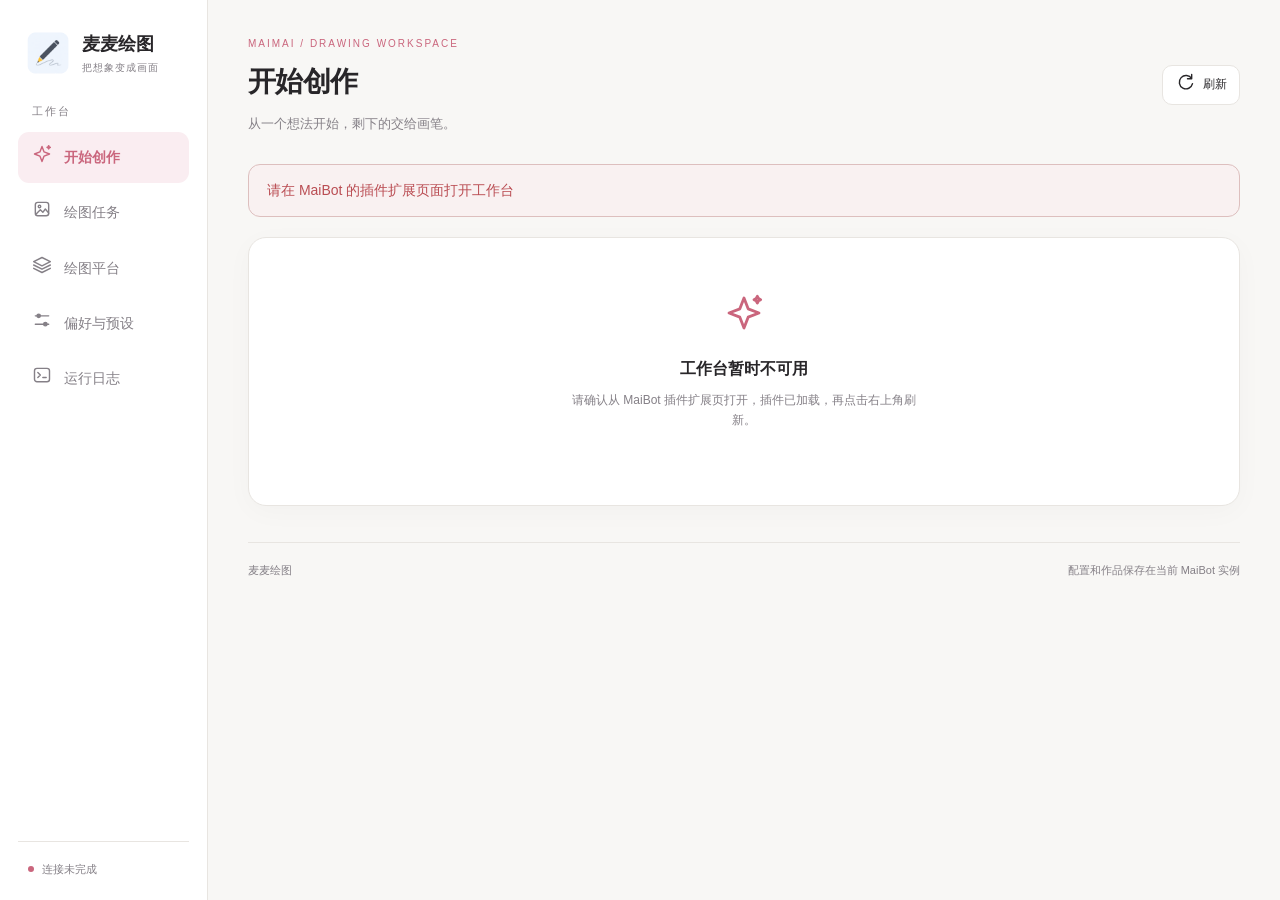
==== src/maimai_drawpic/interfaces/webui/index.html @ 6c94de3d "feat(api): add reliable drawing client and unified workspace settings" ====
<!doctype html>
<html lang="zh-CN">
  <head>
    <meta charset="UTF-8" />
    <meta name="viewport" content="width=device-width,initial-scale=1" />
    <title>麦麦绘图 · 创作工作台</title>
    <style>
:root {
  --bg: #f8f7f5;
  --surface: #fff;
  --soft: #f4f2ef;
  --line: #e8e5e1;
  --text: #282629;
  --muted: #858087;
  --accent: #ca667d;
  --accent-button: #b94764;
  --on-accent: #fff;
  --accent-dark: #a84e63;
  --accent-soft: #faedf1;
  --success: #41816b;
  --danger: #ba4d53;
  --radius: 18px;
  --shadow: 0 6px 28px #34232507;
  color-scheme: light;
  font-family: "Segoe UI", "PingFang SC", "Microsoft YaHei", sans-serif;
  font-size: 14px;
}
.dark {
  --bg: #19191c;
  --surface: #222226;
  --soft: #29292e;
  --line: #35343b;
  --text: #eeebed;
  --muted: #aaa2ae;
  --accent: #e397ac;
  --accent-button: var(--accent);
  --on-accent: #24151c;
  --accent-dark: #edacc0;
  --accent-soft: #372731;
  --success: #8fc9ae;
  --danger: #ef9297;
  --shadow: none;
  color-scheme: dark;
}
* {
  box-sizing: border-box;
}
body {
  margin: 0;
  background: var(--bg);
  color: var(--text);
  line-height: 1.65;
}
button,
input,
select,
textarea {
  font: inherit;
}
button,
a,
input,
select,
textarea {
  outline-offset: 4px;
}
button:focus-visible,
a:focus-visible,
input:focus-visible,
select:focus-visible,
textarea:focus-visible {
  outline: 2px solid var(--accent);
}
button {
  cursor: pointer;
}
button:disabled {
  cursor: wait;
  opacity: 0.55;
}
a {
  color: var(--accent);
}
[hidden] {
  display: none !important;
}
h1,
h2,
h3,
p {
  margin: 0;
}
h1 {
  font-size: 28px;
  letter-spacing: -0.7px;
  font-weight: 650;
}
h2 {
  font-size: 20px;
  font-weight: 650;
}
h3 {
  font-size: 16px;
  font-weight: 650;
}
svg {
  width: 20px;
  height: 20px;
  fill: none;
  stroke: currentColor;
  stroke-width: 1.7;
  stroke-linecap: round;
  stroke-linejoin: round;
  flex-shrink: 0;
}
.shell {
  display: grid;
  grid-template-columns: 208px minmax(0, 1fr);
  min-height: 100vh;
}
.sidebar {
  background: var(--surface);
  border-right: 1px solid var(--line);
  padding: 30px 18px 22px;
  display: flex;
  flex-direction: column;
  gap: 26px;
  position: sticky;
  top: 0;
  height: 100vh;
}
.brand {
  display: flex;
  gap: 12px;
  align-items: center;
  text-decoration: none;
  color: var(--text);
  font-size: 18px;
  font-weight: 650;
  margin: 0 8px;
}
.brand-mark {
  display: block;
  flex: 0 0 auto;
  width: 44px;
  height: 44px;
  object-fit: contain;
  border-radius: 12px;
}
.brand small {
  display: block;
  font-size: 10px;
  letter-spacing: 1px;
  color: var(--muted);
  font-weight: 400;
}
.nav-caption {
  font-size: 11px;
  letter-spacing: 2px;
  color: var(--muted);
  padding: 0 14px;
  margin-bottom: -18px;
}
.nav-item {
  display: flex;
  align-items: center;
  gap: 12px;
  width: 100%;
  border: 0;
  border-radius: 11px;
  padding: 12px 14px;
  background: none;
  color: var(--muted);
  text-align: left;
  margin: 4px 0;
  font-weight: 500;
}
.nav-item:hover {
  background: var(--soft);
  color: var(--text);
}
.nav-item.active {
  background: var(--accent-soft);
  color: var(--accent);
  font-weight: 650;
}
.nav-count {
  margin-left: auto;
  border-radius: 6px;
  background: var(--accent);
  color: #fff;
  padding: 0 6px;
  font-size: 11px;
}
.sidebar-note {
  margin-top: auto;
  border-top: 1px solid var(--line);
  padding: 18px 10px 0;
  font-size: 11px;
  color: var(--muted);
  display: flex;
  align-items: center;
  gap: 8px;
}
.connection-dot {
  width: 6px;
  height: 6px;
  border-radius: 50%;
  background: var(--accent);
}
main {
  padding: 36px 40px 20px;
  min-width: 0;
  max-width: 1560px;
  width: 100%;
  margin: 0 auto;
  align-self: start;
}
.page-header {
  display: flex;
  justify-content: space-between;
  gap: 24px;
  align-items: center;
  margin-bottom: 30px;
}
.eyebrow {
  font-size: 10px;
  letter-spacing: 2px;
  color: var(--accent);
  margin-bottom: 6px;
}
.page-header p {
  margin-top: 8px;
  color: var(--muted);
  font-size: 13px;
}
footer {
  display: flex;
  justify-content: space-between;
  gap: 20px;
  color: var(--muted);
  font-size: 11px;
  border-top: 1px solid var(--line);
  margin-top: 36px;
  padding-top: 18px;
}
.button {
  display: inline-flex;
  align-items: center;
  justify-content: center;
  gap: 8px;
  min-height: 42px;
  padding: 9px 18px;
  border: 1px solid transparent;
  border-radius: 10px;
  background: var(--accent-button);
  color: var(--on-accent);
  font-weight: 550;
  text-decoration: none;
  white-space: nowrap;
}
.button:hover {
  background: var(--accent-dark);
}
.button.secondary {
  background: var(--surface);
  color: var(--text);
  border-color: var(--line);
}
.button.secondary:hover {
  background: var(--soft);
}
.button.ghost {
  color: var(--muted);
  background: transparent;
}
.button.danger {
  background: var(--danger);
}
.button.compact {
  min-height: 36px;
  padding: 6px 12px;
  font-size: 12px;
}
.button.wide {
  width: 100%;
}
.icon-button {
  border: 0;
  background: var(--soft);
  border-radius: 9px;
  width: 34px;
  height: 34px;
  font-size: 22px;
  color: var(--muted);
}
.icon-button:hover {
  color: var(--danger);
}
.actions {
  display: flex;
  gap: 8px;
  align-items: center;
  flex-wrap: wrap;
}
.toolbar {
  display: flex;
  justify-content: space-between;
  gap: 16px;
  align-items: center;
  margin-bottom: 20px;
}
#task-search > .actions,
#log-filter > .actions {
  display: flex;
  flex-direction: row;
  align-items: center;
  flex: 1;
  min-width: 0;
  flex-wrap: nowrap;
}
#task-status {
  flex: 0 0 160px;
  width: 160px;
}
#task-search-text {
  flex: 0 1 360px;
  width: 360px;
}
#log-task {
  flex: 0 1 300px;
  width: 300px;
}
#log-level {
  flex: 0 0 150px;
  width: 150px;
}
.nav-item,
.settings-tab,
.mode-switch button,
.button,
.catalog-option {
  transition:
    color 160ms ease,
    background-color 160ms ease,
    border-color 160ms ease,
    box-shadow 160ms ease;
}
.muted,
.hint {
  color: var(--muted);
}
.hint {
  font-size: 12px;
  line-height: 1.7;
  margin-top: 7px;
}
.pill {
  display: inline-flex;
  align-items: center;
  gap: 5px;
  border: 1px solid var(--line);
  padding: 3px 9px;
  border-radius: 100px;
  font-size: 11px;
  color: var(--muted);
  background: var(--surface);
}
.pill.enabled,
.pill.completed {
  color: var(--success);
  background: color-mix(in srgb, var(--success) 7%, var(--surface));
  border-color: color-mix(in srgb, var(--success) 20%, var(--line));
}
.pill.running,
.pill.pending {
  color: var(--accent);
  background: var(--accent-soft);
}
.pill.failed,
.pill.rejected {
  color: var(--danger);
}
.panel {
  border: 1px solid var(--line);
  border-radius: var(--radius);
  padding: 24px;
  background: var(--surface);
  box-shadow: var(--shadow);
}
.panel-header {
  display: flex;
  align-items: center;
  justify-content: space-between;
  gap: 12px;
  margin-bottom: 22px;
}
.section-label {
  display: flex;
  align-items: center;
  gap: 10px;
}
.section-label svg {
  color: var(--accent);
}
.studio-grid {
  display: grid;
  grid-template-columns: minmax(0, 1.6fr) minmax(270px, 1fr);
  gap: 22px;
}
.stack {
  display: flex;
  flex-direction: column;
  gap: 20px;
}
.mode-switch {
  display: flex;
  background: var(--soft);
  padding: 4px;
  border-radius: 10px;
  gap: 4px;
  margin-bottom: 23px;
}
.mode-switch button {
  flex: 1;
  min-height: 38px;
  border: 0;
  background: none;
  color: var(--muted);
  border-radius: 8px;
}
.mode-switch button.active {
  background: var(--surface);
  color: var(--text);
  box-shadow: 0 2px 5px #00000008;
}
.field {
  margin-bottom: 19px;
  min-width: 0;
}
.field > label {
  display: block;
  font-size: 12px;
  font-weight: 550;
  margin-bottom: 7px;
}
.field input:not([type="checkbox"]),
.field select,
.field textarea,
.search-input {
  width: 100%;
  background: var(--surface);
  border: 1px solid var(--line);
  border-radius: 9px;
  padding: 10px 12px;
  color: var(--text);
  min-height: 42px;
  transition: border-color 0.12s;
}
.field input:focus,
.field textarea:focus,
.field select:focus {
  border-color: var(--accent);
  outline: none;
  box-shadow: 0 0 0 3px var(--accent-soft);
}
textarea {
  resize: vertical;
  min-height: 96px;
}
.prompt-input {
  min-height: 220px !important;
  font-size: 15px;
  line-height: 1.9 !important;
}
.field-row,
.form-grid {
  display: grid;
  grid-template-columns: repeat(2, minmax(0, 1fr));
  gap: 0 20px;
}
.field.full {
  grid-column: 1/-1;
}
.field-toggle {
  display: grid;
  grid-template-columns: minmax(0, 1fr) auto;
  align-items: center;
  justify-content: space-between;
  gap: 8px 16px;
  border-bottom: 1px solid var(--line);
  padding: 11px 0;
  margin-bottom: 12px;
}
.field-toggle label {
  margin: 0;
}
.field-toggle .hint {
  grid-column: 1 / -1;
}
.toggle {
  accent-color: var(--accent);
  width: 18px;
  height: 18px;
}
.form-section {
  border: 0;
  padding: 0;
  margin: 0;
}
.form-section legend {
  font-weight: 650;
  margin-bottom: 20px;
}
.array-row {
  display: flex;
  align-items: start;
  gap: 8px;
  margin-bottom: 9px;
}
.array-row > input,
.array-row > textarea {
  flex: 1;
  min-width: 0;
}
.array-object {
  border: 1px solid var(--line);
  border-radius: 12px;
  padding: 18px 18px 3px;
  margin-bottom: 12px;
}
.array-object-header {
  display: flex;
  align-items: center;
  justify-content: space-between;
  margin-bottom: 14px;
}
.array-object .form-grid {
  gap: 0 16px;
}
.keyvalue-row {
  display: grid;
  grid-template-columns: 1fr 1.5fr 34px;
  gap: 8px;
  margin-bottom: 9px;
}
.upload-zone {
  border: 1px dashed color-mix(in srgb, var(--accent) 50%, var(--line));
  background: var(--accent-soft);
  border-radius: 12px;
  display: grid;
  place-items: center;
  min-height: 115px;
  text-align: center;
  color: var(--accent);
  padding: 18px;
}
.upload-zone.dragging {
  border-style: solid;
}
.source-list {
  display: flex;
  flex-wrap: wrap;
  gap: 10px;
  margin-top: 12px;
}
.source-item {
  position: relative;
  width: 74px;
  height: 74px;
}
.source-item img {
  width: 100%;
  height: 100%;
  object-fit: cover;
  border-radius: 10px;
  border: 1px solid var(--line);
}
.source-item button {
  position: absolute;
  right: -5px;
  top: -5px;
  width: 22px;
  height: 22px;
  font-size: 14px;
  background: var(--surface);
}
.placeholder-art {
  aspect-ratio: 1;
  background: linear-gradient(145deg, var(--soft), var(--accent-soft));
  border: 1px solid var(--line);
  border-radius: 12px;
  display: flex;
  align-items: center;
  justify-content: center;
  flex-direction: column;
  gap: 12px;
  color: var(--accent);
}
.placeholder-art svg {
  width: 42px;
  height: 42px;
  stroke-width: 1;
}
.placeholder-art small {
  color: var(--muted);
  max-width: 220px;
  text-align: center;
  line-height: 1.9;
}
.preview-image {
  width: 100%;
  border-radius: 12px;
  object-fit: contain;
  max-height: 420px;
  background: var(--soft);
}
.result-meta {
  display: flex;
  gap: 6px;
  flex-wrap: wrap;
  margin-top: 15px;
}
.stat-row {
  display: grid;
  grid-template-columns: repeat(4, 1fr);
  gap: 14px;
  margin-bottom: 22px;
}
.stat {
  padding: 18px 20px;
  background: var(--surface);
  border: 1px solid var(--line);
  border-radius: 13px;
}
.stat-label {
  font-size: 11px;
  color: var(--muted);
  margin-bottom: 5px;
}
.stat-value {
  font-size: 24px;
  font-weight: 600;
  letter-spacing: -1px;
}
.card-grid {
  display: grid;
  grid-template-columns: repeat(3, minmax(0, 1fr));
  gap: 18px;
}
.provider-card {
  padding: 22px;
  display: flex;
  flex-direction: column;
  gap: 16px;
}
.provider-top {
  display: flex;
  justify-content: space-between;
  align-items: start;
  gap: 12px;
}
.provider-icon {
  width: 40px;
  height: 40px;
  display: grid;
  place-items: center;
  background: var(--accent-soft);
  color: var(--accent);
  border-radius: 12px;
  font-weight: 650;
  font-size: 16px;
}
.provider-name {
  min-width: 0;
  flex: 1;
}
.provider-name h3 {
  overflow-wrap: anywhere;
}
.provider-name small {
  color: var(--muted);
  font-size: 11px;
}
.provider-endpoint {
  font-size: 12px;
  color: var(--muted);
  overflow-wrap: anywhere;
}
.provider-models {
  display: flex;
  gap: 5px;
  flex-wrap: wrap;
}
.provider-card .actions {
  margin-top: auto;
  padding-top: 14px;
  border-top: 1px solid var(--line);
}
.add-card {
  border: 1px dashed var(--line);
  background: transparent;
  display: grid;
  place-items: center;
  min-height: 210px;
  color: var(--muted);
  border-radius: var(--radius);
  text-align: center;
}
.add-card svg {
  width: 30px;
  height: 30px;
  margin-bottom: 10px;
  color: var(--accent);
}
.add-card:hover {
  border-color: var(--accent);
  background: var(--accent-soft);
}
.catalog-grid {
  display: grid;
  grid-template-columns: repeat(2, 1fr);
  gap: 12px;
}
.catalog-option {
  text-align: left;
  display: flex;
  gap: 14px;
  align-items: center;
  background: var(--surface);
  border: 1px solid var(--line);
  padding: 16px;
  border-radius: 12px;
  color: var(--text);
}
.catalog-option:hover {
  border-color: var(--accent);
}
.catalog-option small {
  color: var(--muted);
  display: block;
  font-size: 11px;
}
.task-card {
  padding: 0;
  overflow: hidden;
  cursor: pointer;
  transition:
    transform 0.15s,
    border-color 0.15s;
}
.task-card:hover {
  transform: translateY(-2px);
  border-color: var(--accent);
}
.task-art {
  width: 100%;
  aspect-ratio: 1.45;
  object-fit: cover;
  background: var(--soft);
}
.task-no-image {
  display: grid;
  place-items: center;
  aspect-ratio: 1.45;
  background: linear-gradient(130deg, var(--soft), var(--accent-soft));
  color: var(--muted);
  gap: 8px;
  align-content: center;
}
.task-no-image svg {
  width: 30px;
  height: 30px;
}
.task-body {
  padding: 16px 18px;
}
.task-body h3 {
  font-size: 13px;
  margin: 10px 0 5px;
  overflow-wrap: anywhere;
}
.task-bottom {
  display: flex;
  justify-content: space-between;
  gap: 10px;
  color: var(--muted);
  font-size: 10px;
}
.task-message {
  font-size: 11px;
  color: var(--muted);
  overflow: hidden;
  text-overflow: ellipsis;
  white-space: nowrap;
  margin-bottom: 10px;
}
.pagination {
  justify-content: center;
  margin-top: 22px;
}
.empty {
  text-align: center;
  padding: 55px 24px;
  color: var(--muted);
}
.empty > svg {
  width: 40px;
  height: 40px;
  color: var(--accent);
  margin-bottom: 16px;
}
.empty h3 {
  color: var(--text);
  margin-bottom: 8px;
}
.empty p {
  font-size: 12px;
  max-width: 360px;
  margin: 0 auto 20px;
}
.settings-layout {
  display: grid;
  grid-template-columns: 190px minmax(0, 1fr);
  gap: 20px;
}
.page-actions {
  display: flex;
  align-items: center;
  flex-shrink: 0;
  gap: 8px;
}
.page-header > div:first-child {
  min-width: 0;
}
@media (max-width: 640px) {
  .page-actions .unsaved {
    font-size: 0;
    width: 6px;
    height: 6px;
    border-radius: 50%;
    background: var(--accent);
  }
}
.settings-tabs {
  display: flex;
  flex-direction: column;
  gap: 4px;
}
.settings-tab {
  padding: 12px 16px;
  border-radius: 10px;
  border: 0;
  text-align: left;
  background: none;
  color: var(--muted);
}
.settings-tab.active {
  color: var(--accent);
  background: var(--accent-soft);
}
.sticky-save {
  display: flex;
  align-items: center;
  justify-content: space-between;
  border-top: 1px solid var(--line);
  padding-top: 18px;
  margin-top: 20px;
}
.log-panel {
  padding: 0;
  overflow: hidden;
}
.log-output {
  margin: 0;
  white-space: pre-wrap;
  overflow-wrap: anywhere;
  max-height: 600px;
  min-height: 350px;
  overflow: auto;
  padding: 22px;
  font:
    12px/1.9 Consolas,
    "SFMono-Regular",
    monospace;
  background: var(--surface);
  color: var(--text);
}
.log-empty {
  padding: 22px;
  color: var(--muted);
  font-size: 12px;
}
dialog {
  border: 1px solid var(--line);
  border-radius: 20px;
  padding: 0;
  background: var(--surface);
  color: var(--text);
  width: min(850px, calc(100vw - 32px));
  max-height: 90vh;
  box-shadow: 0 24px 90px #00000030;
}
dialog::backdrop {
  background: #17141c70;
  backdrop-filter: blur(3px);
}
.modal-header {
  padding: 20px 24px;
  border-bottom: 1px solid var(--line);
  display: flex;
  justify-content: space-between;
  align-items: center;
  position: sticky;
  top: 0;
  background: var(--surface);
  z-index: 2;
}
.modal-header h2 {
  font-size: 18px;
}
#modal-content {
  padding: 24px;
}
.modal-footer {
  display: flex;
  justify-content: flex-end;
  gap: 8px;
  border-top: 1px solid var(--line);
  padding-top: 20px;
  margin-top: 15px;
}
.detail-image {
  width: 100%;
  max-height: 60vh;
  object-fit: contain;
  background: var(--soft);
  border-radius: 12px;
}
.image-selector {
  display: flex;
  gap: 8px;
  margin: 12px 0;
}
.error-banner {
  background: color-mix(in srgb, var(--danger) 8%, var(--surface));
  color: var(--danger);
  border: 1px solid color-mix(in srgb, var(--danger) 25%, var(--line));
  padding: 14px 18px;
  border-radius: 12px;
  margin-bottom: 20px;
}
.loading {
  display: flex;
  align-items: center;
  justify-content: center;
  gap: 12px;
  min-height: 300px;
  color: var(--muted);
}
.spinner {
  width: 17px;
  height: 17px;
  border: 2px solid var(--line);
  border-top-color: var(--accent);
  border-radius: 50%;
  animation: spin 0.8s linear infinite;
}
#toast {
  position: fixed;
  bottom: 22px;
  left: 50%;
  transform: translateX(-50%);
  max-width: min(600px, 90vw);
  background: var(--text);
  color: var(--surface);
  border-radius: 12px;
  padding: 12px 20px;
  box-shadow: 0 8px 24px #00000020;
  z-index: 10;
  font-size: 12px;
}
.unsaved {
  font-size: 12px;
  color: var(--accent);
}
@keyframes spin {
  to {
    transform: rotate(360deg);
  }
}
@media (min-width: 1600px) {
  main {
    padding-left: 55px;
    padding-right: 55px;
  }
}
@media (max-width: 1100px) {
  main {
    padding: 30px 24px;
  }
  .card-grid {
    grid-template-columns: repeat(2, minmax(0, 1fr));
  }
  .studio-grid {
    grid-template-columns: minmax(0, 1.4fr) minmax(240px, 1fr);
  }
  .sidebar {
    padding-left: 12px;
    padding-right: 12px;
  }
  .shell {
    grid-template-columns: 185px minmax(0, 1fr);
  }
}
@media (max-width: 860px) {
  .shell {
    display: block;
  }
  .sidebar {
    position: static;
    height: auto;
    border-right: 0;
    border-bottom: 1px solid var(--line);
    padding: 16px 20px;
    gap: 12px;
  }
  .brand small,
  .nav-caption,
  .sidebar-note {
    display: none;
  }
  .brand {
    font-size: 16px;
  }
  .brand-mark {
    width: 32px;
    height: 32px;
    border-radius: 10px;
  }
  #navigation {
    display: flex;
    gap: 5px;
    overflow-x: auto;
  }
  .nav-item {
    width: auto;
    white-space: nowrap;
    padding: 9px 12px;
    font-size: 12px;
    margin: 0;
  }
  .nav-item svg {
    width: 16px;
    height: 16px;
  }
  .studio-grid {
    grid-template-columns: minmax(0, 1.5fr) minmax(240px, 1fr);
  }
  .settings-layout {
    grid-template-columns: 150px minmax(0, 1fr);
  }
}
@media (max-width: 640px) {
  #navigation {
    display: grid;
    grid-template-columns: repeat(5, minmax(0, 1fr));
    gap: 3px;
    overflow: visible;
  }
  .nav-item {
    position: relative;
    flex-direction: column;
    justify-content: center;
    gap: 5px;
    min-width: 0;
    padding: 9px 2px;
    font-size: 11px;
  }
  .nav-count {
    position: absolute;
    top: 1px;
    right: 3px;
    margin: 0;
    font-size: 9px;
  }
  #task-search .actions,
  #log-filter .actions {
    display: grid;
    grid-template-columns: minmax(0, 1fr) auto;
  }
  #task-status {
    grid-column: 1 / -1;
  }
  #log-task {
    grid-column: 1 / -1;
  }
  #task-status,
  #task-search-text,
  #log-task,
  #log-level {
    width: 100%;
    min-width: 0;
  }
  main {
    padding: 24px 16px 18px;
  }
  .page-header {
    gap: 10px;
    margin-bottom: 22px;
  }
  h1 {
    font-size: 23px;
  }
  .page-header p {
    font-size: 12px;
  }
  .eyebrow {
    font-size: 8px;
    letter-spacing: 1.6px;
  }
  .page-header .button > span:last-child {
    display: none;
  }
  .studio-grid,
  .card-grid,
  .form-grid,
  .field-row {
    grid-template-columns: 1fr;
  }
  .panel {
    padding: 20px;
  }
  .task-card {
    padding: 0;
  }
  .studio-grid {
    gap: 16px;
  }
  .stat-row {
    grid-template-columns: repeat(2, 1fr);
    gap: 10px;
  }
  .stat {
    padding: 14px 16px;
  }
  .toolbar {
    align-items: stretch;
    flex-direction: column;
  }
  .toolbar .actions {
    flex-wrap: nowrap;
  }
  .toolbar .search-input {
    min-width: 0;
  }
  .settings-layout {
    grid-template-columns: 1fr;
  }
  .settings-tabs {
    flex-direction: row;
    overflow: auto;
  }
  .settings-tab {
    white-space: nowrap;
    padding: 9px 12px;
  }
  .catalog-grid {
    grid-template-columns: 1fr;
  }
  .keyvalue-row {
    grid-template-columns: 1fr 1fr 30px;
    gap: 5px;
  }
  .keyvalue-row input {
    padding: 9px 7px !important;
  }
  .prompt-input {
    min-height: 180px !important;
  }
  footer {
    font-size: 10px;
  }
  .modal-header,
  #modal-content {
    padding: 18px;
  }
  .field.full {
    grid-column: auto;
  }
  .sidebar {
    padding: 14px 16px;
  }
}
@media (prefers-reduced-motion: reduce) {
  .task-card:hover {
    transform: none;
  }
  *,
  *::before,
  *::after {
    animation: none !important;
    transition: none !important;
    scroll-behavior: auto !important;
  }
}

.ordered-row {
  display: grid;
  grid-template-columns: minmax(0, 1fr) 34px 34px 34px;
  gap: 6px;
}
.ordered-row select {
  min-width: 0;
}
@media (max-width: 640px) {
  .panel-header {
    flex-wrap: wrap;
  }
  .modal-footer {
    flex-wrap: wrap;
  }
}

/* 导航标记与模式滑块独立于内容动画，快速切换时可自然衔接。 */
#navigation {
  position: relative;
  isolation: isolate;
}
#navigation-indicator {
  position: absolute;
  left: 0;
  top: 0;
  z-index: -1;
  pointer-events: none;
  border-radius: 11px;
  background: var(--accent-soft);
  transition:
    transform 260ms cubic-bezier(0.2, 0.8, 0.2, 1),
    width 260ms cubic-bezier(0.2, 0.8, 0.2, 1),
    height 260ms cubic-bezier(0.2, 0.8, 0.2, 1);
}
#navigation.navigation-ready .nav-item.active {
  background: transparent;
}
.mode-switch {
  position: relative;
  isolation: isolate;
}
.mode-switch .mode-indicator {
  position: absolute;
  left: 4px;
  top: 4px;
  bottom: 4px;
  width: calc(50% - 4px);
  background: var(--surface);
  border-radius: 8px;
  box-shadow: 0 2px 8px #00000008;
  pointer-events: none;
  z-index: -1;
}
.mode-switch[data-mode="edit_image"] .mode-indicator {
  transform: translateX(100%);
}
.mode-switch button.active {
  background: transparent;
  box-shadow: none;
}
@media (prefers-reduced-motion: reduce) {
  #navigation-indicator {
    transition: none;
  }
}

</style>
  </head>
  <body>
    <div class="shell">
      <aside class="sidebar" aria-label="绘图工作台导航">
        <a class="brand" href="#studio"
          ><img
            class="brand-mark"
            src="[data-uri]"
            alt=""
            width="44"
            height="44"
          /><span>麦麦绘图<small>把想象变成画面</small></span></a
        >
        <div class="nav-caption">工作台</div>
        <nav id="navigation">
          <button data-view="studio" class="nav-item active">
            <span data-icon="sparkles"></span>开始创作
          </button>
          <button data-view="tasks" class="nav-item">
            <span data-icon="images"></span>绘图任务<span
              id="active-count"
              class="nav-count"
              hidden
            ></span>
          </button>
          <button data-view="platforms" class="nav-item">
            <span data-icon="layers"></span>绘图平台
          </button>
          <button data-view="settings" class="nav-item">
            <span data-icon="sliders"></span>偏好与预设
          </button>
          <button data-view="logs" class="nav-item">
            <span data-icon="terminal"></span>运行日志
          </button>
        </nav>
        <div class="sidebar-note">
          <span class="connection-dot"></span
          ><span id="connection">正在连接 MaiBot</span>
        </div>
      </aside>
      <main>
        <header class="page-header">
          <div>
            <div class="eyebrow">MAIMAI / DRAWING WORKSPACE</div>
            <h1 id="page-title">开始创作</h1>
            <p id="page-description">从一个想法开始，剩下的交给画笔。</p>
          </div>
          <div class="page-actions">
            <span id="settings-unsaved" class="unsaved" hidden
              >有未保存的修改</span
            >
            <button
              id="save-settings"
              type="button"
              class="button compact"
              aria-label="保存全部设置"
              title="保存全部设置"
              hidden
            >
              <span data-icon="check"></span><span>保存全部设置</span>
            </button>
            <button
              id="refresh"
              class="button secondary compact"
              aria-label="刷新工作台"
            >
              <span data-icon="refresh"></span><span>刷新</span>
            </button>
          </div>
        </header>
        <div id="load-error" class="error-banner" role="alert" hidden></div>
        <div id="workspace-content" aria-live="polite">
          <div class="loading">
            <span class="spinner"></span>正在准备绘图工作台…
          </div>
        </div>
        <footer>麦麦绘图<span>配置和作品保存在当前 MaiBot 实例</span></footer>
      </main>
    </div>
    <dialog id="modal" aria-labelledby="modal-title">
      <div class="modal-header">
        <h2 id="modal-title"></h2>
        <button id="modal-close" class="icon-button" aria-label="关闭弹窗">
          ×
        </button>
      </div>
      <div id="modal-content"></div>
    </dialog>
    <div id="toast" role="status" aria-live="polite" hidden></div>
    <script>
(() => {
  "use strict";
  const paths = {
    sparkles:
      '<path d="m12 3 2.5 6.5L21 12l-6.5 2.5L12 21l-2.5-6.5L3 12l6.5-2.5L12 3Z"/><path d="m20 2 .7 1.3L22 4l-1.3.7L20 6l-.7-1.3L18 4l1.3-.7Z"/>',
    images:
      '<rect x="4" y="4" width="16" height="16" rx="3"/><circle cx="9" cy="9" r="1.5"/><path d="m5 18 5-5 3 3 3-4 4 5"/>',
    layers:
      '<path d="m12 3 10 5-10 5L2 8l10-5Z"/><path d="m2 12 10 5 10-5M2 16l10 5 10-5"/>',
    sliders:
      '<path d="M4 7h16M4 17h16"/><circle cx="8" cy="7" r="2" fill="currentColor"/><circle cx="16" cy="17" r="2" fill="currentColor"/>',
    terminal:
      '<rect x="3" y="4" width="18" height="16" rx="3"/><path d="m7 9 3 3-3 3m6 0h4"/>',
    refresh: '<path d="M20 8a8 8 0 1 0 1 6M20 3v5h-5"/>',
    plus: '<path d="M12 5v14M5 12h14"/>',
    arrow: '<path d="M5 12h14m-5-5 5 5-5 5"/>',
    upload: '<path d="M12 16V3m-5 5 5-5 5 5M4 16v4h16v-4"/>',
    clock: '<circle cx="12" cy="12" r="9"/><path d="M12 7v5l3 2"/>',
    check: '<path d="m5 12 4 4L19 6"/>',
    close: '<path d="m6 6 12 12M6 18 18 6"/>',
    download: '<path d="M12 3v12m-5-5 5 5 5-5M4 17v4h16v-4"/>',
    eye: '<path d="M2 12s4-7 10-7 10 7 10 7-4 7-10 7S2 12 2 12Z"/><circle cx="12" cy="12" r="3"/>',
  };
  const state = {
    view: "studio",
    data: null,
    dirty: false,
    busy: 0,
    taskPage: 1,
    taskStatus: "",
    taskSearch: "",
    sources: [],
    lastTask: null,
    requestId: null,
  };
  const views = {};
  const titles = {
    studio: ["开始创作", "从一个想法开始，剩下的交给画笔。"],
    tasks: ["绘图任务", "每一次创作，都可以在这里找到。"],
    platforms: ["绘图平台", "用到哪个，就添加哪个。让每个模型各展所长。"],
    settings: ["偏好与预设", "把常用的选择，变成顺手的习惯。"],
    logs: ["运行日志", "沿着任务链路，找到问题发生的位置。"],
  };
  const $ = (selector, root = document) => root.querySelector(selector);
  const e = (value) =>
    String(value ?? "").replace(
      /[&<>"']/g,
      (ch) =>
        ({
          "&": "&amp;",
          "<": "&lt;",
          ">": "&gt;",
          '"': "&quot;",
          "'": "&#39;",
        })[ch],
    );
  const icon = (name) =>
    `<svg viewBox="0 0 24 24" aria-hidden="true">${paths[name] || paths.plus}</svg>`;
  const uid = () =>
    Array.from(crypto.getRandomValues(new Uint8Array(12)), (n) =>
      n.toString(16).padStart(2, "0"),
    ).join("");
  let queue = Promise.resolve(),
    toastTimer,
    modalCleanup;
  async function call(kind, name, args = {}, file = null, options = {}) {
    const operation = queue.then(async () => {
      state.busy++;
      try {
        if (!window.maibot)
          throw new Error("请在 MaiBot 的插件扩展页面打开工作台");
        await window.maibot.ready;
        const result =
          kind === "upload"
            ? await window.maibot.upload(name, file, args, options)
            : await window.maibot[kind](name, args);
        if (typeof result?.__workspace_error__ === "string")
          throw new Error(result.__workspace_error__);
        return result;
      } finally {
        state.busy--;
      }
    });
    queue = operation.catch(() => {});
    return operation;
  }
  function toast(message) {
    const node = $("#toast");
    node.textContent = message;
    node.hidden = false;
    clearTimeout(toastTimer);
    toastTimer = setTimeout(() => {
      node.hidden = true;
    }, 4500);
  }
  function error(error) {
    toast(error.message || String(error));
  }
  async function buttonAction(button, operation) {
    button.disabled = true;
    try {
      return await operation();
    } catch (err) {
      error(err);
    } finally {
      if (button.isConnected) button.disabled = false;
    }
  }
  function modal(title, html, cleanup = null) {
    state.modalVersion = (state.modalVersion || 0) + 1;
    if (modalCleanup) modalCleanup();
    modalCleanup = cleanup;
    $("#modal-title").textContent = title;
    $("#modal-content").innerHTML = html;
    if (!$("#modal").open) $("#modal").showModal();
    return $("#modal-content");
  }
  async function confirmDiscard() {
    if (!state.dirty) return true;
    const dialog = document.createElement("dialog");
    const titleId = `discard-title-${uid()}`;
    dialog.setAttribute("aria-labelledby", titleId);
    dialog.innerHTML = `<div class="modal-header"><h2 id="${titleId}">放弃未保存的修改？</h2></div><div style="padding:24px"><p class="muted">关闭或离开后，这次编辑的内容不会保存。</p><div class="modal-footer"><button class="button secondary" data-keep>继续编辑</button><button class="button" data-discard>放弃修改</button></div></div>`;
    document.body.append(dialog);
    return new Promise((resolve) => {
      let discard = false;
      dialog.querySelector("[data-keep]").onclick = () => dialog.close();
      dialog.querySelector("[data-discard]").onclick = () => {
        discard = true;
        dialog.close();
      };
      dialog.addEventListener(
        "close",
        () => {
          dialog.remove();
          resolve(discard);
        },
        { once: true },
      );
      dialog.showModal();
    });
  }
  async function closeModal(force = false) {
    if (!force && $("#provider-form") && !(await confirmDiscard())) return;
    // 立即使首次详情请求失效；不等待排队的 close 事件，以免清掉下一次打开的内容。
    state.modalVersion = (state.modalVersion || 0) + 1;
    if ($("#provider-form")) state.dirty = false;
    $("#modal").close();
    if (modalCleanup) modalCleanup();
    modalCleanup = null;
    $("#modal-content").replaceChildren();
  }
  $("#modal").addEventListener("cancel", (event) => {
    event.preventDefault();
    closeModal();
  });
  $("#modal-close").onclick = () => closeModal();
  async function bootstrap() {
    state.data = await call("query", "bootstrap");
    $("#connection").textContent = "已连接当前实例";
    $("#load-error").hidden = true;
    return state.data;
  }
  async function render() {
    $("#save-settings").hidden = state.view !== "settings";
    $("#settings-unsaved").hidden = state.view !== "settings" || !state.dirty;
    const [title, description] = titles[state.view];
    $("#page-title").textContent = title;
    $("#page-description").textContent = description;
    document.querySelectorAll("[data-view]").forEach((node) => {
      node.classList.toggle("active", node.dataset.view === state.view);
      node.setAttribute(
        "aria-current",
        node.dataset.view === state.view ? "page" : "false",
      );
    });
    updateNavigationIndicator();
    await views[state.view]();
  }
  function updateNavigationIndicator() {
    const nav = $("#navigation"),
      active = $("[data-view].active", nav);
    if (!active) return;
    let indicator = $("#navigation-indicator", nav);
    if (!indicator) {
      indicator = document.createElement("span");
      indicator.id = "navigation-indicator";
      indicator.setAttribute("aria-hidden", "true");
      nav.prepend(indicator);
      indicator.style.transition = "none";
      requestAnimationFrame(() => {
        indicator.style.transition = "";
      });
    }
    indicator.style.width = active.offsetWidth + "px";
    indicator.style.height = active.offsetHeight + "px";
    indicator.style.transform = `translate(${active.offsetLeft}px, ${active.offsetTop}px)`;
    nav.classList.add("navigation-ready");
  }
  new ResizeObserver(updateNavigationIndicator).observe($("#navigation"));
  function replaceViewHash(view) {
    // srcdoc 的相对 URL 基于父页；使用自身绝对 URL，避免重载隔离 iframe。
    const url = new URL(window.location.href);
    url.hash = view;
    window.history.replaceState(null, "", url.href);
  }
  async function navigate(view) {
    if (!Object.hasOwn(views, view)) {
      replaceViewHash(state.view);
      return;
    }
    if (!(await confirmDiscard())) {
      if (window.location.hash !== `#${state.view}`)
        replaceViewHash(state.view);
      return;
    }
    state.dirty = false;
    await closeModal(true);
    state.view = view;
    if (window.location.hash !== `#${view}`) window.location.hash = view;
    await render();
    window.scrollTo({ top: 0, behavior: "instant" });
  }
  window.addEventListener("hashchange", () => {
    const view = window.location.hash.slice(1) || "studio";
    if (view !== state.view) navigate(view).catch(error);
  });
  function empty(title, description, button = "") {
    return `<div class="panel empty">${icon("sparkles")}<h3>${e(title)}</h3><p>${e(description)}</p>${button}</div>`;
  }
  function statusLabel(status) {
    return (
      {
        pending: "等待执行",
        running: "正在绘图",
        completed: "已完成",
        failed: "执行失败",
        rejected: "审核未通过",
      }[status] || status
    );
  }
  function date(value) {
    return value
      ? new Date(value).toLocaleString("zh-CN", {
          month: "2-digit",
          day: "2-digit",
          hour: "2-digit",
          minute: "2-digit",
        })
      : "—";
  }
  function bindDirty(root) {
    root.addEventListener("input", () => {
      state.dirty = true;
      const n = $("[data-unsaved]", root);
      if (n) n.hidden = false;
    });
  }
  function submitForm(form) {
    if (form.reportValidity()) {
      form.dispatchEvent(
        new Event("submit", { bubbles: true, cancelable: true }),
      );
    }
  }
  function bindSubmit(form) {
    // 宿主 sandbox 没有 allow-forms：使用受校验的事件处理，不进行原生表单导航。
    form.querySelectorAll('[type="submit"]').forEach((button) => {
      button.onclick = (event) => {
        event.preventDefault();
        submitForm(form);
      };
    });
    form.addEventListener("keydown", (event) => {
      if (event.key === "Enter" && event.target.tagName === "INPUT") {
        event.preventDefault();
        submitForm(form);
      }
    });
  }
  window.DrawpicUI = {
    state,
    views,
    $,
    e,
    icon,
    uid,
    call,
    toast,
    error,
    buttonAction,
    modal,
    closeModal,
    bootstrap,
    render,
    navigate,
    replaceViewHash,
    empty,
    statusLabel,
    date,
    bindDirty,
    bindSubmit,
    submitForm,
  };
  document.querySelectorAll("[data-icon]").forEach((node) => {
    node.innerHTML = icon(node.dataset.icon);
  });
  document.querySelectorAll("[data-view]").forEach((node) => {
    node.onclick = () => navigate(node.dataset.view).catch(error);
  });
  $(".brand").onclick = (event) => {
    event.preventDefault();
    navigate("studio").catch(error);
  };
  $("#refresh").onclick = async () => {
    if (!(await confirmDiscard())) return;
    const refresh = () =>
      buttonAction($("#refresh"), async () => {
        await bootstrap();
        state.dirty = false;
        await closeModal(true);
        await render();
        toast("已刷新");
      });
    return refresh();
  };
})();

(() => {
  "use strict";
  const U = window.DrawpicUI,
    { e, $, icon, state } = U;
  let sequence = 0;
  function localized(meta, key) {
    const language = window.maibot?.context?.language?.replace("-", "_");
    return meta.i18n?.[language]?.[key] || meta[key] || "";
  }
  function scalar(key, meta, value, id, values = {}) {
    const type = meta.type;
    if (key === "default_style") {
      const presets = (values.presets || []).filter(
        (item) => item.enabled && item.name.trim(),
      );
      return `<select id="${id}" data-input="${e(key)}"><option value="">不使用默认风格</option>${value && !presets.some((item) => item.name === value) ? `<option value="${e(value)}" selected>${e(value)}（未启用或不存在）</option>` : ""}${presets.map((item) => `<option value="${e(item.name)}" ${item.name === value ? "selected" : ""}>${e(item.name)}</option>`).join("")}</select>`;
    }

    if (key === "default_model") {
      const models = state.data.models;
      let selected = value;
      if (!models.some((item) => item.name === value)) {
        const matches = models.filter((item) => item.upstream_model === value);
        if (matches.length === 1) selected = matches[0].name;
        else if (
          value === state.data.settings.general.default_model &&
          matches.some((item) => item.name === state.data.default_model)
        )
          selected = state.data.default_model;
      }
      return `<select id="${id}" data-input="${e(key)}"><option value="">自动选择可用模型</option>${selected && !models.some((item) => item.name === selected) ? `<option value="${e(selected)}" selected>${e(selected)}（尚未匹配已启用平台）</option>` : ""}${models.map((item) => `<option value="${e(item.name)}" ${item.name === selected ? "selected" : ""}>${e(item.name)}</option>`).join("")}</select>`;
    }
    if (type === "boolean")
      return `<input id="${id}" type="checkbox" class="toggle" data-input="${e(key)}" ${value ? "checked" : ""}>`;
    if (type === "select") {
      const selected = meta.multiple ? new Set(value || []) : new Set([value]);
      return `<select id="${id}" data-input="${e(key)}" ${meta.multiple ? "multiple" : ""}>${!meta.multiple && !meta.choices?.includes(value) ? `<option value="${e(value)}">${e(value) || "使用默认值"}</option>` : ""}${(meta.choices || []).map((item) => `<option value="${e(item)}" ${selected.has(item) ? "selected" : ""}>${e(item)}</option>`).join("")}</select>`;
    }
    if (type === "integer" || type === "number")
      return `<input id="${id}" type="number" data-input="${e(key)}" value="${e(value)}" step="${meta.step || (type === "integer" ? 1 : "any")}" ${meta.min != null ? `min="${e(meta.min)}"` : ""} ${meta.max != null ? `max="${e(meta.max)}"` : ""}>`;
    const secret = key === "api_key" || key === "password";
    const multiline = /prompt|description|artist|extra_parameters/.test(key);
    if (multiline && !secret)
      return `<textarea id="${id}" rows="3" data-input="${e(key)}" maxlength="16000">${e(value)}</textarea>`;
    const models = /^(default_model|fallback_model)$/.test(key);
    return `<input id="${id}" type="${secret ? "password" : "text"}" data-input="${e(key)}" value="${e(value)}" autocomplete="${secret ? "new-password" : "off"}" ${models ? 'list="workspace-models"' : ""} placeholder="${secret ? "留空保留已配置的密钥" : e(localized(meta, "placeholder"))}">`;
  }
  function row(value, keyvalue, ordered = false) {
    if (keyvalue) {
      const index = String(value).indexOf("=");
      const key = index < 0 ? String(value) : String(value).slice(0, index);
      const val = index < 0 ? "" : String(value).slice(index + 1);
      return `<div class="keyvalue-row" data-array-row><input aria-label="参数名称" data-key value="${e(key)}" placeholder="参数名称"><input aria-label="参数值" data-value value="${e(val)}" placeholder="参数值"><button type="button" class="icon-button" data-remove aria-label="移除参数">×</button></div>`;
    }
    if (ordered) {
      const options = state.data.models.map((model) => model.name);
      if (value && !options.includes(value)) options.unshift(value);
      return `<div class="array-row ordered-row" data-array-row><select data-value aria-label="备选模型"><option value="">请选择模型</option>${options.map((name) => `<option value="${e(name)}" ${name === value ? "selected" : ""}>${e(name)}</option>`).join("")}</select><button type="button" class="icon-button" data-move="up" aria-label="上移备选模型">↑</button><button type="button" class="icon-button" data-move="down" aria-label="下移备选模型">↓</button><button type="button" class="icon-button" data-remove aria-label="移除备选模型">×</button></div>`;
    }
    return `<div class="array-row" data-array-row><input data-value aria-label="列表项" value="${e(value)}"><button type="button" class="icon-button" data-remove aria-label="移除列表项">×</button></div>`;
  }
  function objectRow(meta, value, index) {
    return `<div class="array-object" data-array-object><div class="array-object-header"><span class="muted">${e(value.name || `第 ${index + 1} 项`)}</span><button type="button" class="button ghost compact" data-remove-object>移除</button></div>${fieldsHTML(meta.item_fields, value)}</div>`;
  }
  function fieldsHTML(fields, values, options = {}) {
    return (
      '<div class="form-grid">' +
      Object.entries(fields)
        .filter(
          ([key, meta]) =>
            !meta.hidden &&
            key !== "config_version" &&
            !(options.platform && key === "instances"),
        )
        .map(([key, meta]) => {
          const value = values[key] ?? structuredClone(meta.default);
          const id = `field-${++sequence}`;
          let control;
          if (meta.type === "array") {
            const keyvalue = /extra_parameters|overrides/.test(key);
            control = `<div data-array="${e(key)}" data-object="${meta.item_type === "object"}" data-keyvalue="${keyvalue}">${(value || []).map((item, index) => (meta.item_type === "object" ? objectRow(meta, item, index) : row(item, keyvalue, key === "fallback_models"))).join("")}<button type="button" class="button secondary compact" data-add-array>${icon("plus")}添加${meta.item_type === "object" ? "项目" : "一项"}</button></div>`;
          } else control = scalar(key, meta, value, id, values);
          const full = meta.type === "array" || /prompt|description/.test(key);
          return `<div class="field ${meta.type === "boolean" ? "field-toggle" : ""} ${full ? "full" : ""}" data-field="${e(key)}"><label for="${id}">${e(localized(meta, "label") || key)}</label>${control}${meta.hint ? `<p class="hint">${e(localized(meta, "hint"))}</p>` : ""}</div>`;
        })
        .join("") +
      "</div>"
    );
  }
  function read(fields, values, root, options = {}) {
    const result = structuredClone(values);
    for (const [key, meta] of Object.entries(fields)) {
      if (key === "config_version" || (options.platform && key === "instances"))
        continue;
      const field = Array.from(
        root.querySelectorAll(":scope > .form-grid > [data-field]"),
      ).find((n) => n.dataset.field === key);
      if (!field) continue;
      if (meta.type === "array") {
        const array = $("[data-array]", field);
        if (meta.item_type === "object")
          result[key] = Array.from(array.children)
            .filter((n) => n.hasAttribute("data-array-object"))
            .map((n) => read(meta.item_fields, {}, n));
        else
          result[key] = Array.from(array.children)
            .filter((n) => n.hasAttribute("data-array-row"))
            .map((n) =>
              array.dataset.keyvalue === "true"
                ? `${$("[data-key]", n).value.trim()}=${$("[data-value]", n).value}`
                : $("[data-value]", n).value.trim(),
            )
            .filter((n) => n && !n.startsWith("="));
      } else {
        const input = $("[data-input]", field);
        if (!input) continue;
        if (meta.type === "boolean") result[key] = input.checked;
        else if (meta.type === "integer" || meta.type === "number") {
          if (!input.value.trim())
            throw new Error(`${localized(meta, "label")}不能为空`);
          result[key] = Number(input.value);
        } else if (meta.multiple)
          result[key] = Array.from(input.selectedOptions, (n) => n.value);
        else result[key] = input.value;
      }
    }
    return result;
  }
  function refreshStyleChoices(root) {
    const select = $('[data-input="default_style"]', root);
    const list = $('[data-array="presets"]', root);
    if (!select || !list) return;
    const selected = select.value;
    const names = Array.from(list.children)
      .filter((node) => node.hasAttribute("data-array-object"))
      .map((node) => ({
        name: $('[data-input="name"]', node)?.value.trim() || "",
        enabled: $('[data-input="enabled"]', node)?.checked,
      }))
      .filter((item) => item.enabled && item.name);
    select.innerHTML =
      '<option value="">不使用默认风格</option>' +
      names
        .map(
          (item) =>
            `<option value="${e(item.name)}" ${item.name === selected ? "selected" : ""}>${e(item.name)}</option>`,
        )
        .join("");
    if (!names.some((item) => item.name === selected)) select.value = "";
  }
  function bind(root, fields, values, options = {}) {
    root.addEventListener("input", () => refreshStyleChoices(root));
    root.onclick = (event) => {
      const move = event.target.closest("[data-move]");
      if (move) {
        const item = move.closest("[data-array-row]");
        const sibling =
          move.dataset.move === "up"
            ? item.previousElementSibling
            : item.nextElementSibling;
        if (sibling?.hasAttribute("data-array-row")) {
          if (move.dataset.move === "up")
            item.parentElement.insertBefore(item, sibling);
          else item.parentElement.insertBefore(sibling, item);
          state.dirty = true;
          const notice = $("[data-unsaved]", root);
          if (notice) notice.hidden = false;
        }
        return;
      }
      const remove = event.target.closest("[data-remove],[data-remove-object]");
      if (remove) {
        remove.closest("[data-array-row],[data-array-object]").remove();
        refreshStyleChoices(root);
        state.dirty = true;
        const notice = $("[data-unsaved]", root);
        if (notice) notice.hidden = false;
        return;
      }
      const add = event.target.closest("[data-add-array]");
      if (!add) return;
      const array = add.parentElement;
      const key = array.dataset.array;
      // 嵌套对象字段可能属于列表子模型，通过所在表单逐级定位定义。
      let meta = fields[key];
      if (!meta) {
        for (const candidate of Object.values(fields)) {
          if (candidate.item_fields?.[key]) {
            meta = candidate.item_fields[key];
            break;
          }
        }
      }
      if (!meta) return;
      const html =
        meta.item_type === "object"
          ? objectRow(
              meta,
              {},
              array.querySelectorAll(":scope > [data-array-object]").length,
            )
          : row(
              "",
              array.dataset.keyvalue === "true",
              key === "fallback_models",
            );
      add.insertAdjacentHTML("beforebegin", html);
      refreshStyleChoices(root);
      state.dirty = true;
      const notice = $("[data-unsaved]", root);
      if (notice) notice.hidden = false;
    };
    U.bindDirty(root);
    return () => read(fields, values, root, options);
  }
  U.forms = { html: fieldsHTML, bind, read };
})();

(() => {
  "use strict";
  const U = window.DrawpicUI,
    { state, $, e, icon, call, modal, closeModal, buttonAction, toast } = U;
  async function editor(kind, record = null, reset = false) {
    const catalog = state.data.catalog.find((item) => item.kind === kind);
    let defaultName = catalog.name;
    let suffix = 2;
    while (
      state.data.providers.some(
        (item) =>
          item.name.trim().toLocaleLowerCase() ===
          defaultName.toLocaleLowerCase(),
      )
    )
      defaultName = `${catalog.name} ${suffix++}`;
    const values = structuredClone(
      reset ? catalog.defaults : record?.config || catalog.defaults,
    );
    const fields = state.data.schema.sections[kind].fields;
    delete values.instances;
    const node = modal(
      record ? "编辑绘图平台" : "添加绘图平台",
      `<p class="hint" style="margin:0 0 20px">${e(catalog.name)} · 参数会在保存后应用到新任务，正在执行的任务继续使用原配置。</p><form id="provider-form"><div class="field"><label for="provider-name">平台名称</label><input id="provider-name" maxlength="80" required value="${e(record?.name || defaultName)}" placeholder="给这个平台起一个容易辨认的名字"></div>${U.forms.html(fields, values, { platform: true })}${record?.has_api_key ? '<div class="field-toggle"><label for="clear-api-key">清除已保存的 API Key</label><input id="clear-api-key" class="toggle" type="checkbox"></div>' : ""}<div class="modal-footer"><button type="button" id="reset-provider" class="button ghost compact">恢复参数默认</button><span data-unsaved class="unsaved" hidden>有未保存的修改</span><button type="button" id="provider-back" class="button secondary">取消</button><button type="submit" class="button">${icon("check")}保存平台</button></div></form>`,
    );
    const form = $("#provider-form", node),
      read = U.forms.bind(form, fields, values, { platform: true });
    $("#provider-back", node).onclick = () => {
      closeModal();
    };
    $("#reset-provider", node).onclick = () => {
      state.dirty = false;
      editor(kind, record, true).catch(U.error);
    };
    if (reset) {
      state.dirty = true;
      $("[data-unsaved]", form).hidden = false;
      toast("已恢复参数默认值，保存后生效；已有 API Key 保留");
    }
    U.bindSubmit(form);
    form.onsubmit = (event) => {
      event.preventDefault();
      buttonAction($("[type=submit]", form), async () => {
        const config = read();
        delete config.instances;
        await call("action", "provider_save", {
          provider_json: JSON.stringify({
            id: record?.id || "",
            kind,
            name: $("#provider-name", form).value,
            config,
            clear_api_key: $("#clear-api-key", form)?.checked || false,
          }),
          revision: state.data.revision,
        });
        state.dirty = false;
        closeModal();
        await U.bootstrap();
        await U.render();
        toast("平台已保存");
      });
    };
  }
  function addPlatform() {
    const node = modal(
      "选择绘图平台",
      `<p class="muted" style="margin-bottom:20px">所有类型都可以添加多个实例。请使用不同名称，区分账号、服务或工作流。</p><div class="catalog-grid">${state.data.catalog
        .map((item) => {
          const added = false;
          return `<button class="catalog-option" data-kind="${e(item.kind)}" ${added ? "disabled" : ""}><span class="provider-icon">${e(item.name.slice(0, 1))}</span><span>${e(item.name)}<small>${added ? "已添加，可在平台卡片中编辑" : item.kind === "openai" ? "OpenAI、New API 与其他兼容服务" : "添加并配置模型"}</small></span></button>`;
        })
        .join("")}</div>`,
    );
    node.querySelectorAll("[data-kind]").forEach((button) => {
      button.onclick = () => editor(button.dataset.kind);
    });
  }
  U.views.platforms = async () => {
    const items = state.data.providers;
    $("#workspace-content").innerHTML =
      `<div class="toolbar"><span class="muted">已添加 ${items.length} 个平台 · 仅启用的平台会出现在模型列表</span><button id="add-platform" class="button">${icon("plus")}添加平台</button></div><div class="card-grid">${items
        .map((item) => {
          const kind = state.data.catalog.find((c) => c.kind === item.kind);
          const models =
            item.config.models || (item.kind === "comfyui" ? ["comfyui"] : []);
          let host = item.config.base_url || "";
          try {
            host = new URL(host).host;
          } catch {
            /* 非 URL 的配置仍作为纯文本显示。 */
          }
          return `<article class="panel provider-card" data-provider="${e(item.id)}"><div class="provider-top"><span class="provider-icon">${e(kind.name.slice(0, 1))}</span><div class="provider-name"><h3>${e(item.name)}</h3><small>${e(kind.name)}</small></div><span class="pill ${item.config.enabled ? "enabled" : ""}">${item.config.enabled ? "已启用" : "已停用"}</span></div><div class="provider-endpoint">${e(host || "使用平台默认地址")}</div><div class="provider-models">${models
            .slice(0, 4)
            .map((model) => `<span class="pill">${e(model)}</span>`)
            .join(
              "",
            )}${models.length > 4 ? `<span class="pill">+${models.length - 4}</span>` : ""}</div><p class="hint">${item.kind === "comfyui" ? "从标准数据目录加载工作流" : item.has_api_key ? "密钥已配置，页面不回传明文" : "尚未填写 API Key"}</p><div class="actions"><button class="button secondary compact" data-edit>编辑配置</button><button class="button ghost compact" data-delete>移除</button></div></article>`;
        })
        .join(
          "",
        )}<button class="add-card" id="add-platform-card"><span>${icon("plus")}<br>添加另一个平台</span></button></div>`;
    $("#add-platform").onclick = addPlatform;
    $("#add-platform-card").onclick = addPlatform;
    document.querySelectorAll("[data-provider]").forEach((card) => {
      const item = items.find((item) => item.id === card.dataset.provider);
      $("[data-edit]", card).onclick = () => editor(item.kind, item);
      $("[data-delete]", card).onclick = (event) =>
        buttonAction(event.currentTarget, async () => {
          await call("action", "provider_delete", {
            provider_id: item.id,
            revision: state.data.revision,
          });
          await U.bootstrap();
          await U.render();
          toast("已移除平台");
        });
    });
  };
  U.addPlatform = addPlatform;
})();

(() => {
  "use strict";
  const U = window.DrawpicUI,
    { state, $, e, icon, call, buttonAction, toast } = U;
  let mode = "draw",
    pollTimer;
  const draft = {};
  function saveDraft() {
    for (const id of [
      "draw-prompt",
      "draw-model",
      "draw-style",
      "draw-negative",
      "draw-delivery",
      "chat-platform",
    ]) {
      const input = $("#" + id);
      if (input) draft[id] = input.value;
    }
  }
  function modelOptions() {
    return state.data.models
      .filter((item) => item[mode])
      .map(
        (item) =>
          `<option value="${e(item.name)}" ${item.name === state.data.default_model ? "selected" : ""}>${e(item.name)} · ${e(item.provider)}</option>`,
      )
      .join("");
  }
  function bindSources() {
    const box = $("#source-list");
    if (!box) return;
    box.innerHTML = state.sources
      .map(
        (item, index) =>
          `<div class="source-item"><img src="${e(item.preview)}" alt="源图片 ${index + 1}"><button type="button" class="icon-button" data-source-index="${index}" aria-label="移除源图片 ${index + 1}">×</button></div>`,
      )
      .join("");
    box.querySelectorAll("[data-source-index]").forEach((button) => {
      button.onclick = () => {
        state.sources.splice(Number(button.dataset.sourceIndex), 1);
        state.requestId = null;
        bindSources();
      };
    });
  }
  async function upload(files) {
    if (state.sources.length + files.length > 8) {
      toast("最多选择 8 张源图");
      return;
    }
    const button = $("#source-button");
    button.disabled = true;
    try {
      for (const file of files) {
        const result = await call("upload", "source", {}, file, {
          onProgress: (percent) => {
            button.textContent = `上传中 ${Math.round(percent)}%`;
          },
        });
        state.sources.push(result);
        bindSources();
      }
      state.requestId = null;
    } catch (error) {
      U.error(error);
    } finally {
      button.disabled = false;
      button.innerHTML = `${icon("upload")}选择源图片`;
    }
  }
  async function updateResult() {
    clearTimeout(pollTimer);
    if (!state.lastTask || state.view !== "studio") return;
    const result = await call("query", "task", { task_id: state.lastTask });
    if (state.view !== "studio") return;
    const node = $("#studio-result");
    if (!node) return;
    if (result.images.length) {
      const preview = await call("query", "image", {
        task_id: result.task_id,
        index: 0,
      });
      node.innerHTML = `<img class="preview-image" src="${e(preview.data_url)}" alt="生成的图片"><div class="result-meta"><span class="pill ${e(result.status)}">${e(U.statusLabel(result.status))}</span><span class="pill">${e(preview.width)} × ${e(preview.height)}</span></div><p class="hint">${e(result.message)}</p><button id="studio-detail" class="button secondary wide" style="margin-top:16px">查看任务与全部图片 ${icon("arrow")}</button>`;
      $("#studio-detail").onclick = () => U.openTask(result.task_id);
    } else {
      node.innerHTML = `<div class="placeholder-art">${icon(result.status === "running" ? "clock" : "images")}<span>${e(U.statusLabel(result.status))}</span><small>${e(result.message)}</small></div><div class="result-meta"><span class="pill">${e(result.model)}</span><span class="pill">${e(result.task_id)}</span></div>`;
    }
    if (["pending", "running"].includes(result.status))
      pollTimer = setTimeout(() => updateResult().catch(U.error), 5000);
  }
  U.views.studio = async (previousMode = null) => {
    clearTimeout(pollTimer);
    if (!state.data.models.length) {
      $("#workspace-content").innerHTML = U.empty(
        "先添加一个绘图平台",
        "平台和模型准备好之后，就可以在这里开始第一幅作品。",
        `<button id="first-platform" class="button">${icon("plus")}添加绘图平台</button>`,
      );
      $("#first-platform").onclick = () => U.navigate("platforms");
      return;
    }
    $("#workspace-content").innerHTML =
      `<div class="studio-grid"><section class="panel"><div class="panel-header"><div class="section-label">${icon("sparkles")}<h2>创作新的画面</h2></div><span class="pill">后台执行</span></div><div class="mode-switch" data-mode="${mode}" role="group" aria-label="绘图模式"><span class="mode-indicator" aria-hidden="true"></span><button id="mode-draw" class="${mode === "draw" ? "active" : ""}">文生图</button><button id="mode-edit" class="${mode === "edit_image" ? "active" : ""}">图生图</button></div><form id="draw-form"><div class="field"><label for="draw-prompt">你想画什么？</label><textarea id="draw-prompt" class="prompt-input" maxlength="16000" required placeholder="描述主体、构图、光线和风格。例如：一只橘猫坐在窗边，午后阳光照进房间，水彩质感。"></textarea></div><div class="field-row"><div class="field"><label for="draw-model">绘图模型</label><select id="draw-model" required>${modelOptions()}</select></div><div class="field"><label for="draw-style">风格预设</label><select id="draw-style"><option value="">不使用预设</option>${state.data.presets
        .filter((item) => item.enabled)
        .map(
          (item) => `<option value="${e(item.name)}">${e(item.name)}</option>`,
        )
        .join(
          "",
        )}</select></div></div>${mode === "edit_image" ? `<div class="field"><label>源图片</label><div class="upload-zone" id="upload-zone">${icon("upload")}<p>拖放图片到这里，或选择文件</p><button type="button" id="source-button" class="button secondary compact">${icon("upload")}选择源图片</button><input type="file" id="source-file" accept="image/png,image/jpeg,image/webp" multiple hidden></div><div class="source-list" id="source-list"></div><p class="hint">上传真实源图；最终支持数量以模型为准。需要公网原图 URL 的模型不支持直接使用网页上传的本地图片。</p></div>` : ""}<details><summary class="muted" style="cursor:pointer;margin-bottom:15px">反向提示词与发送选项</summary><div class="field"><label for="draw-negative">反向提示词</label><textarea id="draw-negative" rows="2" maxlength="16000" placeholder="不希望出现在画面中的内容"></textarea></div><div class="field"><label for="draw-delivery">结果去向</label><select id="draw-delivery"><option value="web">仅在工作台查看</option><option value="chat">同时发送到聊天</option></select></div><div id="delivery-fields" hidden><div class="field-row"><div class="field"><label for="chat-platform">聊天平台标识</label><input id="chat-platform" value="qq" maxlength="80"></div><div class="field"><label>&nbsp;</label><button type="button" id="load-streams" class="button secondary wide">加载聊天会话</button></div></div><div class="field"><label for="draw-stream">目标会话</label><select id="draw-stream"><option value="">请先加载会话</option></select><p class="hint">使用实际聊天流；发送到聊天时沿用群聊或私聊额度。网页专用任务由当前实例管理，不计入聊天额度。</p></div></div></details><div class="sticky-save"><span class="hint">模型校验 · 提示词与图片审核</span><button type="submit" class="button" id="start-drawing">${icon("sparkles")}开始绘图</button></div></form></section><aside class="stack"><section class="panel"><div class="panel-header"><h3>创作结果</h3>${icon("images")}</div><div id="studio-result"><div class="placeholder-art">${icon("sparkles")}<span>想象，正在等待落笔</span><small>任务提交后，会在这里显示进度与生成图片。</small></div></div></section><div class="panel"><h3>让画面更接近你的想法</h3><p class="hint">描述具体的主体、环境和光线。试试风格预设，把常用的画面语言保存下来。</p><button class="button ghost compact" id="studio-presets" style="margin-top:8px">管理预设 ${icon("arrow")}</button></div></aside></div>`;
    for (const [id, value] of Object.entries(draft)) {
      const input = $("#" + id);
      if (
        input &&
        (!input.options ||
          Array.from(input.options).some((option) => option.value === value))
      )
        input.value = value;
    }
    $("#delivery-fields").hidden = $("#draw-delivery").value !== "chat";
    function changeMode(next) {
      if (mode === next) return;
      saveDraft();
      state.requestId = null;
      const previous = mode;
      mode = next;
      U.views.studio(previous).catch(U.error);
    }
    $("#mode-draw").onclick = () => changeMode("draw");
    $("#mode-edit").onclick = () => changeMode("edit_image");
    if (
      previousMode !== null &&
      !window.matchMedia("(prefers-reduced-motion: reduce)").matches
    ) {
      $(".mode-indicator").animate(
        [
          {
            transform:
              previousMode === "edit_image"
                ? "translateX(100%)"
                : "translateX(0)",
          },
          {
            transform:
              mode === "edit_image" ? "translateX(100%)" : "translateX(0)",
          },
        ],
        { duration: 260, easing: "cubic-bezier(.2,.8,.2,1)" },
      );
      if (mode === "edit_image")
        $("#upload-zone")
          .closest(".field")
          .animate(
            [
              { opacity: 0, transform: "translateY(-5px)" },
              { opacity: 1, transform: "translateY(0)" },
            ],
            { duration: 190, easing: "ease-out" },
          );
    }
    $("#draw-delivery").onchange = () => {
      $("#delivery-fields").hidden = $("#draw-delivery").value !== "chat";
    };
    $("#studio-presets").onclick = () => {
      state.settingsSection = "style";
      U.navigate("settings");
    };
    $("#load-streams").onclick = (event) =>
      buttonAction(event.currentTarget, async () => {
        const result = await call("query", "streams", {
          platform: $("#chat-platform").value.trim(),
        });
        $("#draw-stream").innerHTML =
          '<option value="">请选择真实会话</option>' +
          result.streams
            .map(
              (item) =>
                `<option value="${e(item.id)}">${e(item.name)}</option>`,
            )
            .join("");
        if (!result.streams.length) toast("这个平台暂无聊天会话");
      });
    if (mode === "edit_image") {
      $("#source-button").onclick = () => $("#source-file").click();
      $("#source-file").onchange = (event) =>
        upload(Array.from(event.target.files));
      bindSources();
      const zone = $("#upload-zone");
      zone.ondragover = (event) => {
        event.preventDefault();
        zone.classList.add("dragging");
      };
      zone.ondragleave = () => zone.classList.remove("dragging");
      zone.ondrop = (event) => {
        event.preventDefault();
        zone.classList.remove("dragging");
        upload(Array.from(event.dataTransfer.files));
      };
    }
    $("#draw-form").oninput = () => {
      state.requestId = null;
      saveDraft();
    };
    U.bindSubmit($("#draw-form"));
    $("#draw-form").onsubmit = (event) => {
      event.preventDefault();
      buttonAction($("#start-drawing"), async () => {
        if (!$("#draw-model").value)
          throw new Error("当前没有支持这种任务的模型，请调整平台配置");
        const stream =
          $("#draw-delivery").value === "chat" ? $("#draw-stream").value : "";
        if ($("#draw-delivery").value === "chat" && !stream)
          throw new Error("请选择真实聊天会话");
        state.requestId ||= U.uid();
        const request = {
          prompt: $("#draw-prompt").value,
          model: $("#draw-model").value,
          style: $("#draw-style").value,
          negative_prompt: $("#draw-negative").value,
          task_type: mode,
          stream_id: stream,
          source_ids:
            mode === "edit_image"
              ? state.sources.map((item) => item.source_id)
              : [],
          request_id: state.requestId,
        };
        const result = await call("action", "submit", {
          request_json: JSON.stringify(request),
        });
        state.lastTask = result.task_id;
        state.requestId = null;
        toast("绘图任务已提交");
        await updateResult();
      });
    };
    if (state.lastTask) await updateResult();
  };
})();

(() => {
  "use strict";
  const U = window.DrawpicUI,
    { state, $, e, icon, call, buttonAction, toast } = U;
  let timer;
  async function original(taskId, index, button) {
    const modalVersion = state.modalVersion;
    const current = () =>
      modalVersion === state.modalVersion &&
      button.isConnected &&
      $("#modal").open;
    let offset = 0,
      info,
      parts = [];
    do {
      if (!current()) return;
      info = await call("query", "original", {
        task_id: taskId,
        index,
        offset,
      });
      if (!current()) return;
      const decoded = atob(info.data);
      const bytes = Uint8Array.from(decoded, (ch) => ch.charCodeAt(0));
      parts.push(bytes);
      offset = info.next_offset;
      button.textContent = `读取原图 ${Math.round((offset / info.size) * 100)}%`;
    } while (!info.done);
    const url = URL.createObjectURL(new Blob(parts, { type: info.mime }));
    const node = U.modal(
      "原图预览",
      `<img class="detail-image" src="${e(url)}" alt="生成的原图"><p class="hint">${e(info.filename)} · ${(info.size / 1024 / 1024).toFixed(2)} MiB · 原文件位于插件图片缓存目录，会按容量和保留期清理。</p>`,
      () => URL.revokeObjectURL(url),
    );
    node.scrollTop = 0;
  }
  async function openTask(taskId, index = 0) {
    // 必须在首个 await 之前登记；关闭、导航或较新的任务请求都会使它失效。
    const requestVersion = (state.modalVersion || 0) + 1;
    state.modalVersion = requestVersion;
    const view = state.view;
    const current = () =>
      requestVersion === state.modalVersion && state.view === view;
    let data;
    try {
      data = await call("query", "task", { task_id: taskId });
    } catch (error) {
      if (current()) throw error;
      return;
    }
    if (!current()) return;
    const node = U.modal(
      "绘图任务详情",
      `<div class="toolbar"><div class="actions"><span class="pill ${e(data.status)}">${e(U.statusLabel(data.status))}</span><span class="pill">${e(data.model)}</span></div><button id="detail-refresh" class="button secondary compact">${icon("refresh")}刷新</button></div><div id="detail-preview">${data.images.length ? '<div class="loading"><span class="spinner"></span>加载图片…</div>' : U.empty("暂无图片结果", data.status === "completed" ? "图片已清理或此历史任务未保存结果。新图片可在保留期内预览。" : data.message)}</div><div class="image-selector">${data.images.map((image, i) => `<button class="button ${i === index ? "" : "secondary"} compact" data-image-index="${i}">第 ${i + 1} 张</button>`).join("")}</div><div class="actions" style="margin-top:15px">${data.images.length ? `<button id="view-original" class="button secondary compact">${icon("eye")}查看原图</button>` : ""}${["pending", "running"].includes(data.status) ? '<button id="cancel-task" class="button danger compact">取消任务</button>' : ""}<button id="task-log" class="button ghost compact">查看任务日志</button></div><p class="hint" style="margin-top:20px">${e(data.message)}<br>任务 ${e(taskId)} · ${e(U.date(data.created_at))}</p>${data.prompt ? `<details style="margin-top:15px"><summary class="muted">本次提示词</summary><p class="hint" style="white-space:pre-wrap">${e(data.prompt)}</p></details>` : ""}`,
    );
    const modalVersion = state.modalVersion;
    $("#detail-refresh", node).onclick = () =>
      openTask(taskId, index).catch(U.error);
    node.querySelectorAll("[data-image-index]").forEach((button) => {
      button.onclick = () =>
        openTask(taskId, Number(button.dataset.imageIndex)).catch(U.error);
    });
    $("#task-log", node).onclick = () => {
      state.logTask = taskId;
      U.closeModal();
      U.navigate("logs").catch(U.error);
    };
    if ($("#cancel-task", node))
      $("#cancel-task", node).onclick = (event) =>
        buttonAction(event.currentTarget, async () => {
          await call("action", "cancel", { task_id: taskId });
          toast("已取消任务");
          if (modalVersion === state.modalVersion && $("#modal").open)
            await openTask(taskId, index);
        });
    if (data.images.length) {
      const image = await call("query", "image", { task_id: taskId, index });
      if (
        modalVersion !== state.modalVersion ||
        !$("#modal").open ||
        !$("#detail-preview", node)
      )
        return;
      $("#detail-preview", node).innerHTML =
        `<img class="detail-image" src="${e(image.data_url)}" alt="任务生成图片 ${index + 1}"><p class="hint">${image.width} × ${image.height} · ${(image.size / 1024 / 1024).toFixed(2)} MiB · 页面先显示压缩预览，原文件独立保存。</p>`;
      $("#view-original", node).onclick = (event) =>
        buttonAction(event.currentTarget, () =>
          original(taskId, index, event.currentTarget),
        );
    }
  }
  function editingFilters() {
    return $("#task-search")?.contains(document.activeElement);
  }
  async function renderTasks(polling = false) {
    clearTimeout(timer);
    const result = await call("query", "tasks", {
      page: state.taskPage,
      status: state.taskStatus,
      search: state.taskSearch,
    });
    if (state.view !== "tasks") return;
    if (polling && (editingFilters() || $("#modal").open)) {
      timer = setTimeout(() => renderTasks(true).catch(U.error), 5000);
      return;
    }
    const active = result.counts.pending + result.counts.running;
    $("#active-count").hidden = !active;
    $("#active-count").textContent = active;
    $("#workspace-content").innerHTML =
      `<div class="stat-row"><div class="stat"><div class="stat-label">全部任务</div><div class="stat-value">${Object.values(result.counts).reduce((a, b) => a + b, 0)}</div></div><div class="stat"><div class="stat-label">进行中</div><div class="stat-value">${active}</div></div><div class="stat"><div class="stat-label">已完成</div><div class="stat-value">${result.counts.completed}</div></div><div class="stat"><div class="stat-label">失败 / 未通过</div><div class="stat-value">${result.counts.failed + result.counts.rejected}</div></div></div><form id="task-search" class="toolbar"><div class="actions"><select id="task-status" class="search-input" aria-label="筛选任务状态">${[
        ["", "全部状态"],
        ["pending", "等待执行"],
        ["running", "正在绘图"],
        ["completed", "已完成"],
        ["failed", "失败"],
        ["rejected", "审核未通过"],
      ]
        .map(
          ([value, label]) =>
            `<option value="${value}" ${value === state.taskStatus ? "selected" : ""}>${label}</option>`,
        )
        .join(
          "",
        )}</select><input id="task-search-text" class="search-input" value="${e(state.taskSearch)}" placeholder="搜索模型、任务 ID 或失败原因" aria-label="搜索任务"><button type="submit" class="button secondary">搜索</button></div><span class="hint">${active ? "任务进行中，每 5 秒刷新" : "最近保留 500 个任务记录"}</span></form>${result.items.length ? `<div class="card-grid">${result.items.map((item) => `<button class="panel task-card" data-task="${e(item.task_id)}" aria-label="查看 ${e(item.model)} 任务详情">${item.thumbnail ? `<img class="task-art" src="${e(item.thumbnail)}" alt="绘图任务缩略图">` : `<div class="task-no-image">${icon(["pending", "running"].includes(item.status) ? "clock" : "images")}<span>${e(U.statusLabel(item.status))}</span></div>`}<div class="task-body"><span class="pill ${e(item.status)}">${e(U.statusLabel(item.status))}</span><h3>${e(item.model)}</h3><p class="task-message">${e(item.message)}</p><div class="task-bottom"><span>${{ webui: "网页创作", plugin: "插件联动", chat: "聊天绘图" }[item.origin] || "绘图任务"} · ${item.image_count} 张</span><span>${e(U.date(item.created_at))}</span></div></div></button>`).join("")}</div>` : U.empty("这里还没有任务", "开始一幅新的作品，或者调整搜索和筛选条件。")}<div class="actions pagination"><button id="previous-page" class="button secondary compact" ${state.taskPage <= 1 ? "disabled" : ""}>上一页</button><span class="muted">${state.taskPage} / ${Math.max(1, Math.ceil(result.total / result.page_size))}</span><button id="next-page" class="button secondary compact" ${state.taskPage * result.page_size >= result.total ? "disabled" : ""}>下一页</button></div>`;
    document.querySelectorAll("[data-task]").forEach((button) => {
      button.onclick = () => openTask(button.dataset.task).catch(U.error);
    });
    U.bindSubmit($("#task-search"));
    $("#task-search-text").value = state.taskSearchDraft ?? state.taskSearch;
    $("#task-search-text").oninput = (event) => {
      state.taskSearchDraft = event.currentTarget.value;
    };
    $("#task-search").onsubmit = (event) => {
      event.preventDefault();
      state.taskSearch = $("#task-search-text").value;
      state.taskStatus = $("#task-status").value;
      state.taskPage = 1;
      renderTasks().catch(U.error);
    };
    $("#task-status").onchange = () => U.submitForm($("#task-search"));
    $("#previous-page").onclick = () => {
      state.taskPage--;
      renderTasks().catch(U.error);
    };
    $("#next-page").onclick = () => {
      state.taskPage++;
      renderTasks().catch(U.error);
    };
    if (active) {
      const poll = () => {
        if (state.view !== "tasks") return;
        if (
          document.hidden ||
          $("#modal").open ||
          state.busy ||
          editingFilters()
        ) {
          timer = setTimeout(poll, 5000);
          return;
        }
        renderTasks(true).catch(U.error);
      };
      timer = setTimeout(poll, 5000);
    }
  }
  U.views.tasks = renderTasks;
  U.openTask = openTask;
})();

(() => {
  "use strict";
  const U = window.DrawpicUI,
    { state, $, call, buttonAction, toast } = U;
  const sections = { general: "通用与审核", style: "风格预设" };
  U.views.settings = async () => {
    let selected = Object.hasOwn(sections, state.settingsSection)
      ? state.settingsSection
      : "general";
    const revision = state.data.revision;
    const readers = {};
    const save = $("#save-settings");
    $("#workspace-content").innerHTML =
      `<div class="settings-layout"><div class="settings-tabs" role="tablist" aria-label="配置分类">${Object.entries(
        sections,
      )
        .map(
          ([name, title]) =>
            `<button id="settings-tab-${name}" class="settings-tab" data-section="${name}" role="tab" aria-controls="settings-panel-${name}">${title}</button>`,
        )
        .join(
          "",
        )}</div><section class="panel"><div class="panel-header"><div><h2 id="settings-heading"></h2><p class="hint" id="settings-description"></p></div><button type="button" id="reset-settings" class="button secondary compact">恢复当前分类默认</button></div><form id="settings-form"></form></section></div>`;
    const form = $("#settings-form");
    function renderSection(name, values) {
      const panel = document.createElement("section");
      panel.id = `settings-panel-${name}`;
      panel.dataset.settingsPanel = name;
      panel.setAttribute("role", "tabpanel");
      panel.setAttribute("aria-labelledby", `settings-tab-${name}`);
      panel.hidden = name !== selected;
      const fields = state.data.schema.sections[name].fields;
      panel.innerHTML = U.forms.html(fields, values);
      const old = $(`#${panel.id}`, form);
      if (old) old.replaceWith(panel);
      else form.append(panel);
      readers[name] = U.forms.bind(panel, fields, values);
    }
    for (const name of Object.keys(sections))
      renderSection(name, structuredClone(state.data.settings[name]));
    function activate(name) {
      selected = state.settingsSection = name;
      $("#settings-heading").textContent = sections[name];
      $("#settings-description").textContent =
        name === "style"
          ? "把常用风格保存为提示词模板。两个分类的修改可一起保存。"
          : "切换分类会保留草稿，点击右上角“保存全部设置”统一保存。";
      for (const tab of document.querySelectorAll("[data-section]")) {
        const active = tab.dataset.section === name;
        tab.classList.toggle("active", active);
        tab.setAttribute("aria-selected", String(active));
        tab.tabIndex = active ? 0 : -1;
      }
      for (const panel of form.children)
        panel.hidden = panel.dataset.settingsPanel !== name;
    }
    const tabs = [...document.querySelectorAll("[data-section]")];
    for (const [index, tab] of tabs.entries()) {
      tab.onclick = () => activate(tab.dataset.section);
      tab.onkeydown = (event) => {
        let target;
        if (["ArrowRight", "ArrowDown"].includes(event.key))
          target = (index + 1) % tabs.length;
        else if (["ArrowLeft", "ArrowUp"].includes(event.key))
          target = (index + tabs.length - 1) % tabs.length;
        else if (event.key === "Home") target = 0;
        else if (event.key === "End") target = tabs.length - 1;
        else return;
        event.preventDefault();
        tabs[target].focus();
        activate(tabs[target].dataset.section);
      };
    }
    const updateNotice = () => {
      $("#settings-unsaved").hidden = !state.dirty;
    };
    form.addEventListener("input", updateNotice);
    form.addEventListener("click", updateNotice);
    $("#reset-settings").onclick = () => {
      renderSection(selected, structuredClone(state.data.defaults[selected]));
      state.dirty = true;
      updateNotice();
      toast("已恢复当前分类默认值，其他分类草稿保留，保存后生效");
    };
    const submitAll = () => {
      const invalid = form.querySelector(":invalid");
      if (invalid)
        activate(
          invalid.closest("[data-settings-panel]").dataset.settingsPanel,
        );
      U.submitForm(form);
    };
    save.onclick = submitAll;
    form.addEventListener("keydown", (event) => {
      if (
        event.key === "Enter" &&
        event.target.tagName === "INPUT" &&
        !event.isComposing
      ) {
        event.preventDefault();
        submitAll();
      }
    });
    form.onsubmit = (event) => {
      event.preventDefault();
      buttonAction(save, async () => {
        const all = Object.fromEntries(
          Object.entries(readers).map(([name, read]) => [name, read()]),
        );
        form.inert = true;
        $("#reset-settings").disabled = true;
        try {
          await call("action", "settings_save", {
            config_json: JSON.stringify(all),
            revision,
          });
          if (form.isConnected) state.dirty = false;
          await U.bootstrap();
          if (form.isConnected && state.view === "settings") await U.render();
          toast("全部设置已保存");
        } finally {
          if (form.isConnected) {
            form.inert = false;
            $("#reset-settings").disabled = false;
          }
        }
      });
    };
    activate(selected);
    updateNotice();
  };
})();

(() => {
  "use strict";
  const U = window.DrawpicUI,
    { state, $, e, icon, call, buttonAction } = U;
  let timer,
    debounce,
    generation = 0;
  U.views.logs = async () => {
    clearTimeout(timer);
    clearTimeout(debounce);
    const token = ++generation;
    let cursor = "",
      loading = false;
    $("#workspace-content").innerHTML =
      `<form id="log-filter" class="toolbar"><div class="actions"><input id="log-task" class="search-input" value="${e(state.logTask || "")}" maxlength="12" placeholder="任务 ID，留空查看全部" aria-label="筛选日志任务"><select id="log-level" class="search-input" aria-label="筛选日志级别"><option value="">全部级别</option>${["INFO", "WARNING", "ERROR", "DEBUG"].map((value) => `<option value="${value}" ${state.logLevel === value ? "selected" : ""}>${value}</option>`).join("")}</select><button type="submit" class="button secondary">${icon("refresh")}查询</button></div></form><div class="toolbar log-controls"><label class="actions"><input type="checkbox" id="log-auto" checked>自动刷新</label><span id="log-status" class="hint" role="status">正在读取…</span></div><section class="panel log-panel"><pre class="log-output" id="log-output" role="log" aria-label="插件日志">正在读取…</pre></section>`;
    function schedule() {
      clearTimeout(timer);
      if (state.view !== "logs" || token !== generation) return;
      timer = setTimeout(async () => {
        if (!document.hidden && $("#log-auto")?.checked && !state.busy) {
          try {
            await load();
          } catch (error) {
            U.error(error);
          }
        }
        schedule();
      }, 5000);
    }
    async function load(reset = false) {
      if (loading || state.view !== "logs" || token !== generation) return;
      loading = true;
      if (reset) cursor = "";
      $("#log-status").textContent = "正在查询…";
      try {
        state.logTask = $("#log-task").value.trim();
        state.logLevel = $("#log-level").value;
        const result = await call("query", "logs", {
          task_id: state.logTask,
          level: state.logLevel,
          limit: 120,
          cursor,
        });
        if (state.view !== "logs" || token !== generation) return;
        const output = $("#log-output");
        if (!result.unchanged) {
          const follow =
            output.scrollTop + output.clientHeight >= output.scrollHeight - 40;
          output.textContent =
            result.lines.join("\n") ||
            "暂无符合条件的日志。新日志会在这里显示。";
          if (follow || reset) output.scrollTop = output.scrollHeight;
        }
        cursor = result.cursor;
        $("#log-status").textContent =
          `最近 120 条 · ${new Date().toLocaleTimeString("zh-CN")} · ${result.unchanged ? "暂无新增" : "已更新"}`;
      } catch (error) {
        if (state.view === "logs" && token === generation)
          $("#log-status").textContent = "查询失败，可点击查询重试";
        throw error;
      } finally {
        loading = false;
      }
    }
    const form = $("#log-filter");
    U.bindSubmit(form);
    form.onsubmit = (event) => {
      event.preventDefault();
      buttonAction($("button", form), () => load(true));
    };
    $("#log-task").oninput = () => {
      clearTimeout(debounce);
      debounce = setTimeout(() => load(true).catch(U.error), 300);
    };
    $("#log-level").onchange = () => load(true).catch(U.error);
    await load();
    schedule();
  };
})();

(() => {
  "use strict";
  const U = window.DrawpicUI;
  async function start() {
    try {
      await U.bootstrap();
      const view = window.location.hash.slice(1);
      if (Object.hasOwn(U.views, view)) U.state.view = view;
      else if (view) U.replaceViewHash(U.state.view);
      await U.render();
    } catch (error) {
      const node = U.$("#load-error");
      node.textContent = error.message || String(error);
      node.hidden = false;
      U.$("#workspace-content").innerHTML = U.empty(
        "工作台暂时不可用",
        "请确认从 MaiBot 插件扩展页打开，插件已加载，再点击右上角刷新。",
      );
      U.$("#connection").textContent = "连接未完成";
    }
  }
  start();
})();

</script>
  </body>
</html>
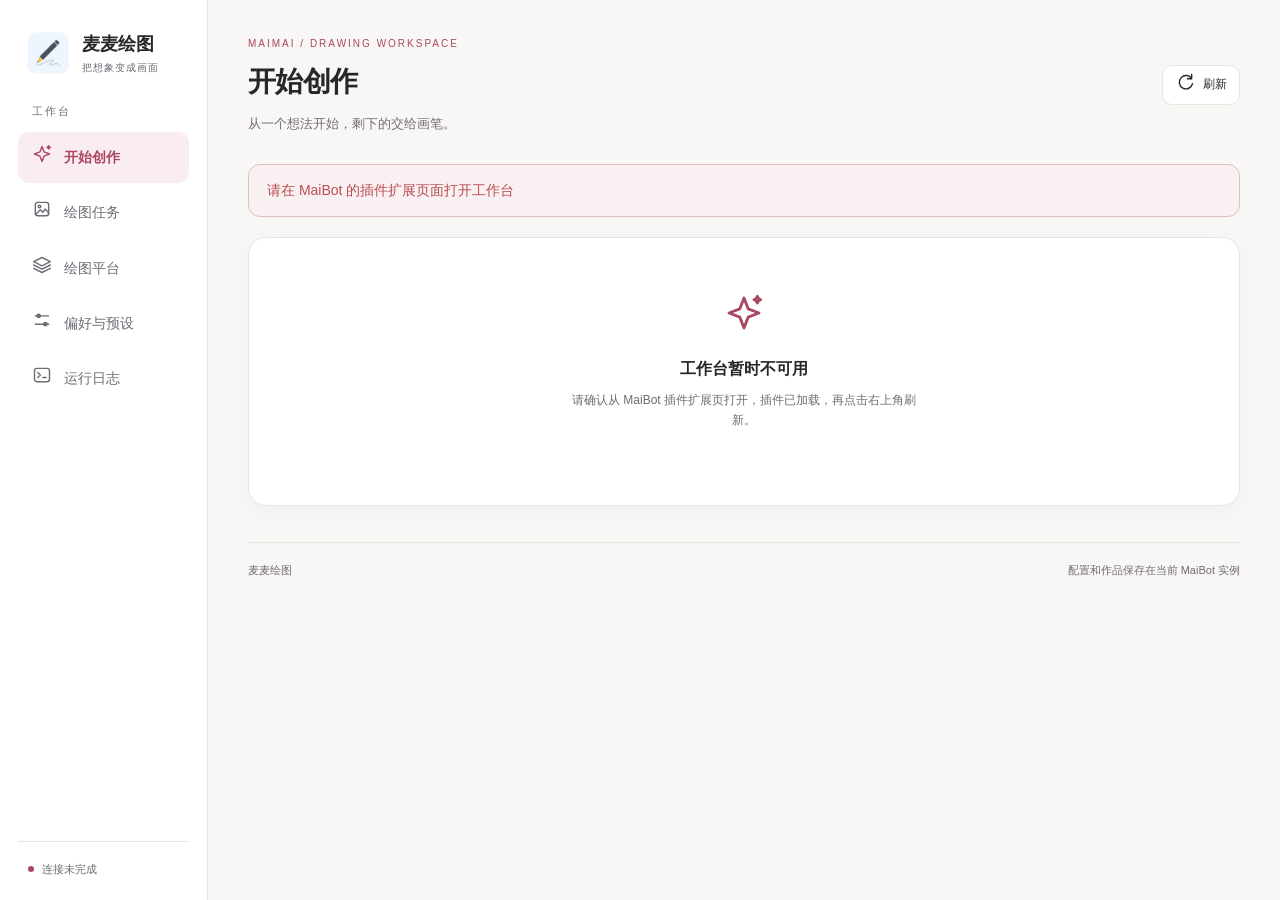
==== commit 0fece7bd: "fix: resolve WebUI review lifecycle and integration findings Fix F01-F13 task lifecycle, quota settl" ====
--- a/src/maimai_drawpic/interfaces/webui/index.html
+++ b/src/maimai_drawpic/interfaces/webui/index.html
@@ -11,8 +11,8 @@
   --soft: #f4f2ef;
   --line: #e8e5e1;
   --text: #282629;
-  --muted: #858087;
-  --accent: #ca667d;
+  --muted: #716b74;
+  --accent: #aa4862;
   --accent-button: #b94764;
   --on-accent: #fff;
   --accent-dark: #a84e63;
@@ -438,7 +438,16 @@
   margin-bottom: 19px;
   min-width: 0;
 }
-.field > label {
+.field:is(fieldset) {
+  margin-inline: 0;
+  padding: 0;
+  border: 0;
+}
+.field > legend {
+  padding: 0;
+}
+.field > label,
+.field > legend {
   display: block;
   font-size: 12px;
   font-weight: 550;
@@ -818,6 +827,9 @@
   font-size: 12px;
   max-width: 360px;
   margin: 0 auto 20px;
+}
+.save-label-short {
+  display: none;
 }
 .settings-layout {
   display: grid;
@@ -1119,8 +1131,12 @@
     font-size: 8px;
     letter-spacing: 1.6px;
   }
-  .page-header .button > span:last-child {
+  #refresh > span:last-child,
+  #save-settings .save-label-full {
     display: none;
+  }
+  #save-settings .save-label-short {
+    display: inline;
   }
   .studio-grid,
   .card-grid,
@@ -1332,7 +1348,7 @@
               title="保存全部设置"
               hidden
             >
-              <span data-icon="check"></span><span>保存全部设置</span>
+              <span data-icon="check"></span><span class="save-label-full">保存全部设置</span><span class="save-label-short" aria-hidden="true">保存</span>
             </button>
             <button
               id="refresh"
@@ -1526,6 +1542,24 @@
     $("#load-error").hidden = true;
     return state.data;
   }
+  function savedNotice(result, message, refreshError = null) {
+    const warning =
+      result?.warning ||
+      (result?.recovery_pending || result?.runtime_refresh_pending
+        ? "配置已保存，但恢复或运行配置刷新尚未完成。"
+        : "");
+    const notice = [
+      warning,
+      refreshError
+        ? `${message}，但工作台刷新失败：${refreshError.message || String(refreshError)}。请点击刷新，无需重复提交。`
+        : "",
+    ].filter(Boolean).join("\n");
+    if (notice) {
+      $("#load-error").textContent = notice;
+      $("#load-error").hidden = false;
+    }
+    toast(notice || message);
+  }
   async function render() {
     $("#save-settings").hidden = state.view !== "settings";
     $("#settings-unsaved").hidden = state.view !== "settings" || !state.dirty;
@@ -1657,6 +1691,7 @@
     modal,
     closeModal,
     bootstrap,
+    savedNotice,
     render,
     navigate,
     replaceViewHash,
@@ -1768,13 +1803,27 @@
         .map(([key, meta]) => {
           const value = values[key] ?? structuredClone(meta.default);
           const id = `field-${++sequence}`;
+          const hint = [
+            localized(meta, "hint"),
+            key === "default_model" && state.data.default_model_error
+              ? `${state.data.default_model_error}。请选择完整的“平台实例 / 模型”名称后保存。`
+              : "",
+          ].filter(Boolean).join(" "),
+            description = hint ? ` aria-describedby="${id}-hint"` : "";
           let control;
           if (meta.type === "array") {
             const keyvalue = /extra_parameters|overrides/.test(key);
             control = `<div data-array="${e(key)}" data-object="${meta.item_type === "object"}" data-keyvalue="${keyvalue}">${(value || []).map((item, index) => (meta.item_type === "object" ? objectRow(meta, item, index) : row(item, keyvalue, key === "fallback_models"))).join("")}<button type="button" class="button secondary compact" data-add-array>${icon("plus")}添加${meta.item_type === "object" ? "项目" : "一项"}</button></div>`;
-          } else control = scalar(key, meta, value, id, values);
+          } else
+            control = scalar(key, meta, value, id, values).replace(
+              `id="${id}"`,
+              `id="${id}"${description}`,
+            );
           const full = meta.type === "array" || /prompt|description/.test(key);
-          return `<div class="field ${meta.type === "boolean" ? "field-toggle" : ""} ${full ? "full" : ""}" data-field="${e(key)}"><label for="${id}">${e(localized(meta, "label") || key)}</label>${control}${meta.hint ? `<p class="hint">${e(localized(meta, "hint"))}</p>` : ""}</div>`;
+          const array = meta.type === "array",
+            tag = array ? "fieldset" : "div",
+            label = e(localized(meta, "label") || key);
+          return `<${tag} class="field ${meta.type === "boolean" ? "field-toggle" : ""} ${full ? "full" : ""}" data-field="${e(key)}"${array ? description : ""}>${array ? `<legend>${label}</legend>` : `<label for="${id}">${label}</label>`}${control}${hint ? `<p id="${id}-hint" class="hint">${e(hint)}</p>` : ""}</${tag}>`;
         })
         .join("") +
       "</div>"
@@ -1936,6 +1985,11 @@
     );
     const form = $("#provider-form", node),
       read = U.forms.bind(form, fields, values, { platform: true });
+    const modalVersion = state.modalVersion,
+      revision = state.data.revision;
+    const current = () =>
+      form.isConnected && modalVersion === state.modalVersion;
+    let saving = false;
     $("#provider-back", node).onclick = () => {
       closeModal();
     };
@@ -1951,24 +2005,46 @@
     U.bindSubmit(form);
     form.onsubmit = (event) => {
       event.preventDefault();
+      if (saving || !current()) return;
       buttonAction($("[type=submit]", form), async () => {
         const config = read();
         delete config.instances;
-        await call("action", "provider_save", {
-          provider_json: JSON.stringify({
-            id: record?.id || "",
-            kind,
-            name: $("#provider-name", form).value,
-            config,
-            clear_api_key: $("#clear-api-key", form)?.checked || false,
-          }),
-          revision: state.data.revision,
-        });
-        state.dirty = false;
-        closeModal();
-        await U.bootstrap();
-        await U.render();
-        toast("平台已保存");
+        saving = true;
+        form.inert = true;
+        form.setAttribute("aria-busy", "true");
+        try {
+          const result = await call("action", "provider_save", {
+            provider_json: JSON.stringify({
+              id: record?.id || "",
+              kind,
+              name: $("#provider-name", form).value,
+              config,
+              clear_api_key: $("#clear-api-key", form)?.checked || false,
+            }),
+            revision,
+          });
+          // RPC 已确认提交，即使后续读取失败也不能把它当作保存失败重试。
+          if (current()) state.dirty = false;
+          let refreshError = null;
+          try {
+            await U.bootstrap();
+            // 关闭或替换编辑器后，旧保存不能清除新草稿或关闭新弹窗。
+            if (current()) {
+              await closeModal(true);
+              await U.render();
+            }
+          } catch (error) {
+            refreshError = error;
+            if (current()) await closeModal(true);
+          }
+          U.savedNotice(result, "平台已保存", refreshError);
+        } finally {
+          saving = false;
+          if (current()) {
+            form.inert = false;
+            form.removeAttribute("aria-busy");
+          }
+        }
       });
     };
   }
@@ -2017,13 +2093,18 @@
       $("[data-edit]", card).onclick = () => editor(item.kind, item);
       $("[data-delete]", card).onclick = (event) =>
         buttonAction(event.currentTarget, async () => {
-          await call("action", "provider_delete", {
+          const result = await call("action", "provider_delete", {
             provider_id: item.id,
             revision: state.data.revision,
           });
-          await U.bootstrap();
-          await U.render();
-          toast("已移除平台");
+          let refreshError = null;
+          try {
+            await U.bootstrap();
+            if (card.isConnected && state.view === "platforms") await U.render();
+          } catch (error) {
+            refreshError = error;
+          }
+          U.savedNotice(result, "平台已移除", refreshError);
         });
     });
   };
@@ -2051,7 +2132,10 @@
     }
   }
   function modelOptions() {
-    return state.data.models
+    const placeholder = state.data.default_model_error
+      ? '<option value="" selected>请选择平台实例 / 模型</option>'
+      : "";
+    return placeholder + state.data.models
       .filter((item) => item[mode])
       .map(
         (item) =>
@@ -2126,14 +2210,15 @@
     if (!state.data.models.length) {
       $("#workspace-content").innerHTML = U.empty(
         "先添加一个绘图平台",
-        "平台和模型准备好之后，就可以在这里开始第一幅作品。",
+        state.data.default_model_error ||
+          "平台和模型准备好之后，就可以在这里开始第一幅作品。",
         `<button id="first-platform" class="button">${icon("plus")}添加绘图平台</button>`,
       );
       $("#first-platform").onclick = () => U.navigate("platforms");
       return;
     }
     $("#workspace-content").innerHTML =
-      `<div class="studio-grid"><section class="panel"><div class="panel-header"><div class="section-label">${icon("sparkles")}<h2>创作新的画面</h2></div><span class="pill">后台执行</span></div><div class="mode-switch" data-mode="${mode}" role="group" aria-label="绘图模式"><span class="mode-indicator" aria-hidden="true"></span><button id="mode-draw" class="${mode === "draw" ? "active" : ""}">文生图</button><button id="mode-edit" class="${mode === "edit_image" ? "active" : ""}">图生图</button></div><form id="draw-form"><div class="field"><label for="draw-prompt">你想画什么？</label><textarea id="draw-prompt" class="prompt-input" maxlength="16000" required placeholder="描述主体、构图、光线和风格。例如：一只橘猫坐在窗边，午后阳光照进房间，水彩质感。"></textarea></div><div class="field-row"><div class="field"><label for="draw-model">绘图模型</label><select id="draw-model" required>${modelOptions()}</select></div><div class="field"><label for="draw-style">风格预设</label><select id="draw-style"><option value="">不使用预设</option>${state.data.presets
+      `<div class="studio-grid"><section class="panel"><div class="panel-header"><div class="section-label">${icon("sparkles")}<h2>创作新的画面</h2></div><span class="pill">后台执行</span></div><div class="mode-switch" data-mode="${mode}" role="group" aria-label="绘图模式"><span class="mode-indicator" aria-hidden="true"></span><button id="mode-draw" aria-pressed="${mode === "draw"}" class="${mode === "draw" ? "active" : ""}">文生图</button><button id="mode-edit" aria-pressed="${mode === "edit_image"}" class="${mode === "edit_image" ? "active" : ""}">图生图</button></div><form id="draw-form"><div class="field"><label for="draw-prompt">你想画什么？</label><textarea id="draw-prompt" class="prompt-input" maxlength="16000" required placeholder="描述主体、构图、光线和风格。例如：一只橘猫坐在窗边，午后阳光照进房间，水彩质感。"></textarea></div><div class="field-row"><div class="field"><label for="draw-model">绘图模型</label><select id="draw-model" required${state.data.default_model_error ? ' aria-describedby="draw-model-error"' : ""}>${modelOptions()}</select>${state.data.default_model_error ? `<p id="draw-model-error" class="hint" role="status">${e(state.data.default_model_error)}。请选择完整的“平台实例 / 模型”名称；可在偏好与预设中更新默认模型。</p>` : ""}</div><div class="field"><label for="draw-style">风格预设</label><select id="draw-style"><option value="">不使用预设</option>${state.data.presets
         .filter((item) => item.enabled)
         .map(
           (item) => `<option value="${e(item.name)}">${e(item.name)}</option>`,
@@ -2180,16 +2265,6 @@
         ],
         { duration: 260, easing: "cubic-bezier(.2,.8,.2,1)" },
       );
-      if (mode === "edit_image")
-        $("#upload-zone")
-          .closest(".field")
-          .animate(
-            [
-              { opacity: 0, transform: "translateY(-5px)" },
-              { opacity: 1, transform: "translateY(0)" },
-            ],
-            { duration: 190, easing: "ease-out" },
-          );
     }
     $("#draw-delivery").onchange = () => {
       $("#delivery-fields").hidden = $("#draw-delivery").value !== "chat";
@@ -2465,6 +2540,7 @@
           "",
         )}</div><section class="panel"><div class="panel-header"><div><h2 id="settings-heading"></h2><p class="hint" id="settings-description"></p></div><button type="button" id="reset-settings" class="button secondary compact">恢复当前分类默认</button></div><form id="settings-form"></form></section></div>`;
     const form = $("#settings-form");
+    let requiresRefresh = false;
     function renderSection(name, values) {
       const panel = document.createElement("section");
       panel.id = `settings-panel-${name}`;
@@ -2546,6 +2622,7 @@
     });
     form.onsubmit = (event) => {
       event.preventDefault();
+      if (form.inert || requiresRefresh) return;
       buttonAction(save, async () => {
         const all = Object.fromEntries(
           Object.entries(readers).map(([name, read]) => [name, read()]),
@@ -2553,20 +2630,31 @@
         form.inert = true;
         $("#reset-settings").disabled = true;
         try {
-          await call("action", "settings_save", {
+          const result = await call("action", "settings_save", {
             config_json: JSON.stringify(all),
             revision,
           });
-          if (form.isConnected) state.dirty = false;
-          await U.bootstrap();
-          if (form.isConnected && state.view === "settings") await U.render();
-          toast("全部设置已保存");
+          if (form.isConnected) {
+            state.dirty = false;
+            updateNotice();
+          }
+          let refreshError = null;
+          try {
+            await U.bootstrap();
+            if (form.isConnected && state.view === "settings") await U.render();
+          } catch (error) {
+            refreshError = error;
+            requiresRefresh = true;
+          }
+          U.savedNotice(result, "全部设置已保存", refreshError);
         } finally {
           if (form.isConnected) {
-            form.inert = false;
-            $("#reset-settings").disabled = false;
+            form.inert = requiresRefresh;
+            $("#reset-settings").disabled = requiresRefresh;
           }
         }
+      }).finally(() => {
+        if (form.isConnected && requiresRefresh) save.disabled = true;
       });
     };
     activate(selected);
@@ -2586,7 +2674,10 @@
     clearTimeout(debounce);
     const token = ++generation;
     let cursor = "",
-      loading = false;
+      cursorFilter = "",
+      requestVersion = 0,
+      pending = null,
+      loading = null;
     $("#workspace-content").innerHTML =
       `<form id="log-filter" class="toolbar"><div class="actions"><input id="log-task" class="search-input" value="${e(state.logTask || "")}" maxlength="12" placeholder="任务 ID，留空查看全部" aria-label="筛选日志任务"><select id="log-level" class="search-input" aria-label="筛选日志级别"><option value="">全部级别</option>${["INFO", "WARNING", "ERROR", "DEBUG"].map((value) => `<option value="${value}" ${state.logLevel === value ? "selected" : ""}>${value}</option>`).join("")}</select><button type="submit" class="button secondary">${icon("refresh")}查询</button></div></form><div class="toolbar log-controls"><label class="actions"><input type="checkbox" id="log-auto" checked>自动刷新</label><span id="log-status" class="hint" role="status">正在读取…</span></div><section class="panel log-panel"><pre class="log-output" id="log-output" role="log" aria-label="插件日志">正在读取…</pre></section>`;
     function schedule() {
@@ -2603,52 +2694,78 @@
         schedule();
       }, 5000);
     }
-    async function load(reset = false) {
-      if (loading || state.view !== "logs" || token !== generation) return;
-      loading = true;
-      if (reset) cursor = "";
+    const current = () => state.view === "logs" && token === generation;
+    function load(reset = false) {
+      if (!current()) return Promise.resolve();
+      state.logTask = $("#log-task").value.trim();
+      state.logLevel = $("#log-level").value;
+      pending = {
+        task_id: state.logTask,
+        level: state.logLevel,
+        reset: reset || !!pending?.reset,
+        version: ++requestVersion,
+      };
       $("#log-status").textContent = "正在查询…";
-      try {
-        state.logTask = $("#log-task").value.trim();
-        state.logLevel = $("#log-level").value;
-        const result = await call("query", "logs", {
-          task_id: state.logTask,
-          level: state.logLevel,
-          limit: 120,
-          cursor,
-        });
-        if (state.view !== "logs" || token !== generation) return;
-        const output = $("#log-output");
-        if (!result.unchanged) {
-          const follow =
-            output.scrollTop + output.clientHeight >= output.scrollHeight - 40;
-          output.textContent =
-            result.lines.join("\n") ||
-            "暂无符合条件的日志。新日志会在这里显示。";
-          if (follow || reset) output.scrollTop = output.scrollHeight;
+      // 串行执行，保留等待期间的最新筛选；过期响应不写回正文或游标。
+      if (loading) return loading;
+      loading = (async () => {
+        while (pending && current()) {
+          const request = pending;
+          pending = null;
+          const filter = JSON.stringify([request.task_id, request.level]);
+          const resetCursor = request.reset || filter !== cursorFilter;
+          try {
+            const result = await call("query", "logs", {
+              task_id: request.task_id,
+              level: request.level,
+              limit: 120,
+              cursor: resetCursor ? "" : cursor,
+            });
+            if (!current() || request.version !== requestVersion) continue;
+            const output = $("#log-output");
+            if (!result.unchanged) {
+              const follow =
+                output.scrollTop + output.clientHeight >= output.scrollHeight - 40;
+              output.textContent =
+                result.lines.join("\n") ||
+                "暂无符合条件的日志。新日志会在这里显示。";
+              if (follow || resetCursor) output.scrollTop = output.scrollHeight;
+            }
+            cursor = result.cursor;
+            cursorFilter = filter;
+            $("#log-status").textContent =
+              `最近 120 条 · ${new Date().toLocaleTimeString("zh-CN")} · ${result.unchanged ? "暂无新增" : "已更新"}`;
+          } catch (error) {
+            if (current() && request.version === requestVersion) {
+              $("#log-status").textContent = "查询失败，可点击查询重试";
+              throw error;
+            }
+          }
         }
-        cursor = result.cursor;
-        $("#log-status").textContent =
-          `最近 120 条 · ${new Date().toLocaleTimeString("zh-CN")} · ${result.unchanged ? "暂无新增" : "已更新"}`;
-      } catch (error) {
-        if (state.view === "logs" && token === generation)
-          $("#log-status").textContent = "查询失败，可点击查询重试";
-        throw error;
-      } finally {
-        loading = false;
-      }
+      })().finally(() => {
+        loading = null;
+      });
+      return loading;
     }
     const form = $("#log-filter");
     U.bindSubmit(form);
     form.onsubmit = (event) => {
       event.preventDefault();
+      clearTimeout(debounce);
       buttonAction($("button", form), () => load(true));
     };
     $("#log-task").oninput = () => {
+      // 输入即失效旧结果，不等 debounce 结束才保护当前筛选。
+      requestVersion++;
+      pending = null;
+      $("#log-status").textContent = "等待筛选…";
       clearTimeout(debounce);
       debounce = setTimeout(() => load(true).catch(U.error), 300);
     };
-    $("#log-level").onchange = () => load(true).catch(U.error);
+    $("#log-level").onchange = () => {
+      clearTimeout(debounce);
+      load(true).catch(U.error);
+    };
     await load();
     schedule();
   };
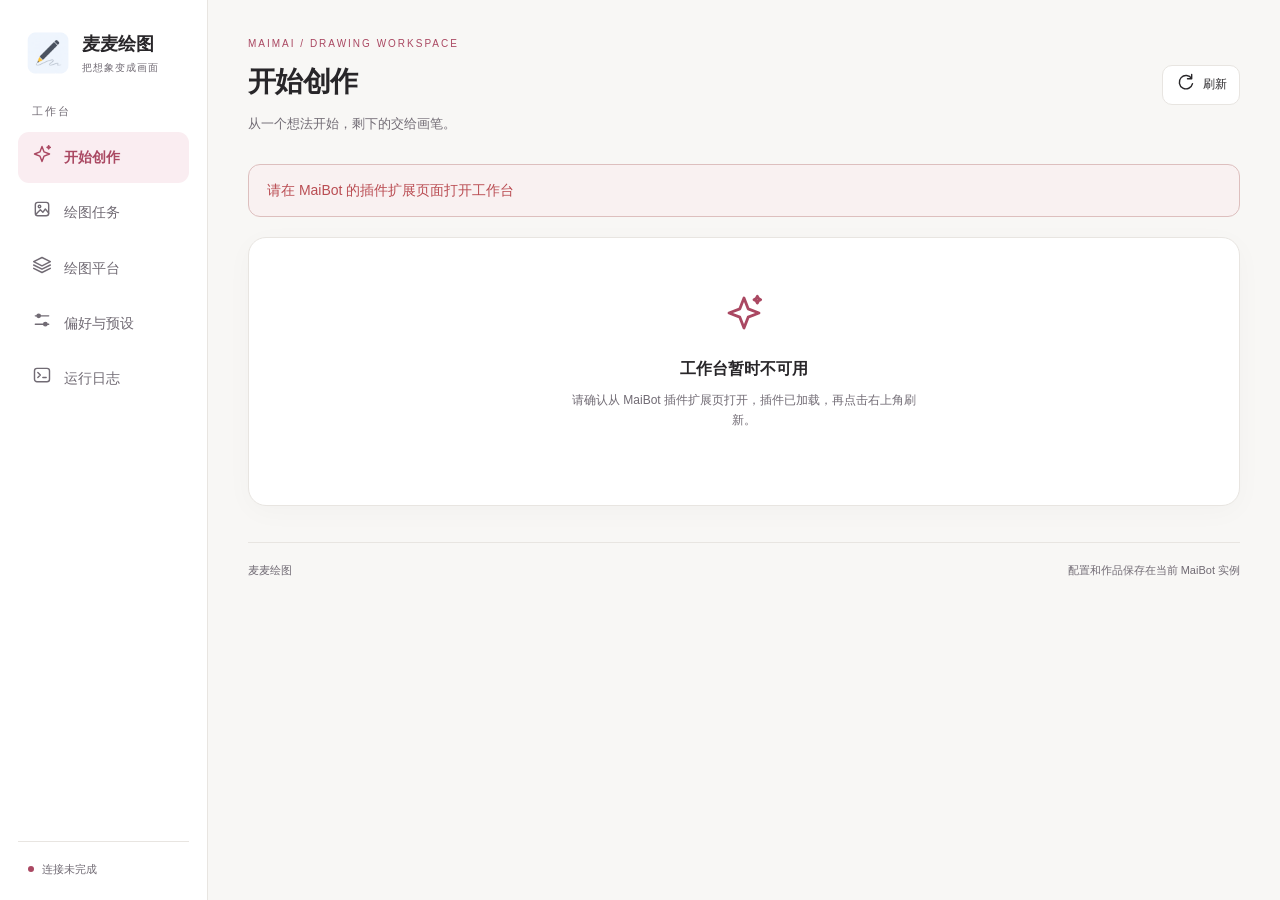
==== commit 7e3f837d: "chore(release): merge upstream v2.1.3 and release fork v2.2.1 Preserve local character, multi-charac" ====
--- a/src/maimai_drawpic/interfaces/webui/index.html
+++ b/src/maimai_drawpic/interfaces/webui/index.html
@@ -286,6 +286,12 @@
   width: 100%;
 }
 .icon-button {
+  display: inline-flex;
+  align-items: center;
+  justify-content: center;
+  flex-shrink: 0;
+  padding: 0;
+  line-height: 1;
   border: 0;
   background: var(--soft);
   border-radius: 9px;
@@ -553,6 +559,115 @@
   gap: 8px;
   margin-bottom: 9px;
 }
+.choice-list {
+  display: grid;
+  grid-template-columns: repeat(2, minmax(0, 1fr));
+  gap: 8px;
+}
+.choice-item {
+  display: flex;
+  align-items: center;
+  gap: 10px;
+  min-height: 44px;
+  padding: 10px 12px;
+  border: 1px solid var(--line);
+  border-radius: 9px;
+  background: var(--surface);
+  cursor: pointer;
+  overflow-wrap: anywhere;
+}
+.choice-item:has(input:checked) {
+  border-color: var(--accent);
+  background: var(--accent-soft);
+}
+.choice-item input {
+  flex-shrink: 0;
+  width: 17px;
+  height: 17px;
+  accent-color: var(--accent);
+}
+.choice-item span {
+  min-width: 0;
+}
+.model-override-row,
+.parameter-editor-row {
+  display: grid;
+  grid-template-columns: minmax(0, 1fr) minmax(0, 1fr) 34px;
+  gap: 10px;
+  align-items: start;
+  padding: 14px;
+  margin-bottom: 10px;
+  background: var(--soft);
+  border: 1px solid var(--line);
+  border-radius: 12px;
+}
+.model-editor-row {
+  display: grid;
+  grid-template-columns: minmax(0, 1fr) 44px;
+  align-items: center;
+  gap: 8px;
+  margin-bottom: 9px;
+}
+.model-editor-row > .icon-button {
+  width: 44px;
+  height: 44px;
+}
+.parameter-editor-row {
+  grid-template-columns: minmax(0, 1fr) 112px minmax(0, 1.3fr) 34px;
+}
+.model-editor-row > *,
+.model-override-row > *,
+.parameter-editor-row > * {
+  min-width: 0;
+}
+.model-override-row > button,
+.parameter-editor-row > button {
+  margin-top: 23px;
+}
+.model-override-row label,
+.parameter-editor-row label,
+.control-caption,
+.dimension-inputs label {
+  display: block;
+  font-size: 12px;
+  line-height: 1.7;
+}
+.control-caption {
+  margin-bottom: 3px;
+}
+.dimension-inputs {
+  display: grid;
+  grid-template-columns: minmax(0, 1fr) auto minmax(0, 1fr);
+  align-items: end;
+  gap: 8px;
+  margin-top: 8px;
+}
+.dimension-inputs > span {
+  align-self: center;
+  padding-top: 20px;
+}
+[data-custom-value] {
+  margin-top: 8px;
+}
+@media (max-width: 640px) {
+  .choice-list {
+    grid-template-columns: minmax(0, 1fr);
+  }
+  .model-override-row,
+  .parameter-editor-row {
+    grid-template-columns: minmax(0, 1fr) 32px;
+    padding: 12px;
+  }
+  .model-override-row > :not(button),
+  .parameter-editor-row > :not(button) {
+    grid-column: 1;
+  }
+  .model-override-row > button,
+  .parameter-editor-row > button {
+    grid-column: 2;
+    grid-row: 1;
+  }
+}
 .upload-zone {
   border: 1px dashed color-mix(in srgb, var(--accent) 50%, var(--line));
   background: var(--accent-soft);
@@ -668,6 +783,45 @@
   justify-content: space-between;
   align-items: start;
   gap: 12px;
+}
+.provider-switch {
+  display: inline-flex;
+  flex-shrink: 0;
+  align-items: center;
+  justify-content: center;
+  width: 44px;
+  height: 44px;
+  padding: 0;
+  border: 0;
+  background: transparent;
+  color: var(--muted);
+}
+.provider-switch[aria-checked="true"] {
+  color: var(--success);
+}
+.provider-switch-track {
+  position: relative;
+  width: 34px;
+  height: 20px;
+  border: 1px solid currentColor;
+  border-radius: 999px;
+}
+.provider-switch-track::before {
+  content: "";
+  position: absolute;
+  top: 2px;
+  left: 2px;
+  width: 14px;
+  height: 14px;
+  border-radius: 50%;
+  background: currentColor;
+  transition: transform 160ms ease;
+}
+.provider-switch[aria-checked="true"] .provider-switch-track::before {
+  transform: translateX(14px);
+}
+.provider-top > .provider-icon {
+  flex-shrink: 0;
 }
 .provider-icon {
   width: 40px;
@@ -942,6 +1096,25 @@
   padding-top: 20px;
   margin-top: 15px;
 }
+.provider-footer {
+  justify-content: space-between;
+  align-items: center;
+  flex-wrap: wrap;
+  gap: 16px;
+}
+.provider-footer-reset,
+.provider-footer-actions {
+  display: flex;
+  align-items: center;
+  flex-wrap: wrap;
+  gap: 12px;
+}
+.provider-footer-actions {
+  margin-left: auto;
+}
+.provider-footer .button {
+  min-height: 44px;
+}
 .detail-image {
   width: 100%;
   max-height: 60vh;
@@ -1229,12 +1402,239 @@
 .ordered-row select {
   min-width: 0;
 }
+.model-choice-row {
+  display: grid;
+  grid-template-columns: minmax(0, 1fr) 34px;
+  gap: 8px;
+}
+.model-choice-row select {
+  min-width: 0;
+}
+.secret-input-row {
+  display: flex;
+  gap: 8px;
+  align-items: stretch;
+}
+.secret-input-row input {
+  flex: 1;
+  min-width: 0;
+}
+.secret-input-row button {
+  flex-shrink: 0;
+}
+.collection-toolbar {
+  margin-bottom: 12px;
+}
+.model-picker[open] {
+  display: flex;
+  flex-direction: column;
+  max-height: calc(100dvh - 24px);
+  overflow: hidden;
+}
+.model-picker .modal-header,
+.model-picker-footer {
+  flex-shrink: 0;
+}
+.model-picker-content {
+  min-height: 0;
+  padding: 20px 24px 16px;
+  overflow-y: auto;
+}
+.model-picker-content > .hint {
+  margin: 0;
+}
+.model-picker-filters {
+  display: flex;
+  flex-wrap: wrap;
+  align-items: center;
+  gap: 10px;
+  margin: 14px 0;
+}
+.model-picker-filters > input {
+  flex: 1 1 240px;
+  min-width: 0;
+}
+.inline-choice {
+  display: flex;
+  align-items: center;
+  gap: 8px;
+  font-size: 12px;
+}
+.inline-choice input,
+.model-picker-item input {
+  width: auto;
+  accent-color: var(--accent);
+}
+.model-picker-results {
+  display: flex;
+  flex-direction: column;
+  height: clamp(180px, 36dvh, 300px);
+  overflow: hidden;
+  border: 1px solid var(--line);
+  border-radius: 12px;
+}
+.model-picker-summary {
+  flex-shrink: 0;
+  padding: 10px 12px;
+  border-bottom: 1px solid var(--line);
+  background: var(--soft);
+  overflow-wrap: anywhere;
+  max-height: 45%;
+  overflow-y: auto;
+}
+.model-picker-summary .hint {
+  margin: 0;
+}
+.model-picker-summary [data-count]:empty {
+  display: none;
+}
+.model-picker-list {
+  flex: 1;
+  min-height: 0;
+  overflow-y: auto;
+  overscroll-behavior-y: contain;
+  scrollbar-gutter: stable;
+  display: grid;
+  align-content: start;
+  gap: 8px;
+  padding: 8px;
+}
+.model-picker-item {
+  display: flex;
+  align-items: flex-start;
+  gap: 12px;
+  padding: 12px;
+  border: 1px solid var(--line);
+  border-radius: 10px;
+  overflow-wrap: anywhere;
+  cursor: pointer;
+}
+.model-picker-item:has(input:checked) {
+  background: var(--accent-soft);
+}
+.model-picker-item strong,
+.model-picker-item small {
+  display: block;
+}
+.model-picker-item strong {
+  font-size: 13px;
+}
+.model-picker-item small {
+  color: var(--muted);
+  font-size: 12px;
+}
+.model-picker-content > .model-picker-selection-hint {
+  margin-top: 10px;
+}
+.model-picker-footer {
+  justify-content: space-between;
+  align-items: center;
+  flex-wrap: wrap;
+  margin: 0;
+  padding: 16px 24px;
+}
+.model-picker-toolbar,
+.model-picker-submit {
+  display: flex;
+  flex-wrap: wrap;
+  gap: 8px;
+}
+.model-picker-toolbar .button {
+  min-height: 42px;
+}
+@media (max-width: 640px) {
+  .model-picker .modal-header {
+    padding: 12px 16px;
+    gap: 12px;
+  }
+  .model-picker .modal-header h2 {
+    min-width: 0;
+    font-size: 16px;
+    overflow-wrap: anywhere;
+  }
+  .model-picker .icon-button {
+    width: 44px;
+    height: 44px;
+  }
+  .model-picker-content {
+    padding: 16px;
+  }
+  .model-picker-filters {
+    align-items: stretch;
+    gap: 6px;
+    margin: 12px 0;
+  }
+  .model-picker-filters > input {
+    flex-basis: 100%;
+    font-size: 16px;
+  }
+  .model-picker-filters .inline-choice {
+    min-height: 44px;
+  }
+  .model-picker input[type="checkbox"] {
+    width: 18px;
+    height: 18px;
+    flex-shrink: 0;
+  }
+  .model-picker-results {
+    height: clamp(160px, 32dvh, 250px);
+  }
+  .model-picker-item {
+    min-height: 48px;
+  }
+  .model-picker-footer {
+    padding: 12px 16px;
+  }
+  .model-picker-toolbar,
+  .model-picker-submit {
+    width: 100%;
+  }
+  .model-picker-footer .button {
+    flex: 1;
+    min-width: 0;
+    min-height: 44px;
+    padding-inline: 8px;
+  }
+  .model-picker-submit [data-retry] {
+    flex-basis: 100%;
+  }
+}
+@media (max-width: 640px) and (max-height: 640px) {
+  .model-picker-content {
+    padding: 12px;
+  }
+  .model-picker-content .hint {
+    font-size: 11px;
+    line-height: 1.6;
+  }
+  .model-picker-filters {
+    margin: 8px 0;
+    gap: 4px;
+  }
+  .model-picker-results {
+    height: 140px;
+  }
+  .model-picker-summary {
+    max-height: 55%;
+    padding: 8px 10px;
+  }
+}
 @media (max-width: 640px) {
   .panel-header {
     flex-wrap: wrap;
   }
   .modal-footer {
     flex-wrap: wrap;
+  }
+  .provider-footer-reset,
+  .provider-footer-actions {
+    width: 100%;
+  }
+  .provider-footer-reset {
+    justify-content: space-between;
+  }
+  .provider-footer-actions > .button {
+    flex: 1;
   }
 }
 
@@ -1371,9 +1771,7 @@
     <dialog id="modal" aria-labelledby="modal-title">
       <div class="modal-header">
         <h2 id="modal-title"></h2>
-        <button id="modal-close" class="icon-button" aria-label="关闭弹窗">
-          ×
-        </button>
+        <button id="modal-close" type="button" class="icon-button" data-icon="close" aria-label="关闭弹窗"></button>
       </div>
       <div id="modal-content"></div>
     </dialog>
@@ -1539,7 +1937,13 @@
   async function bootstrap() {
     state.data = await call("query", "bootstrap");
     $("#connection").textContent = "已连接当前实例";
-    $("#load-error").hidden = true;
+    const notice = state.data.config_update_pending
+      ? "配置更新仍在处理中，提交与运行配置刷新尚未确认完成。请稍后刷新查看状态，无需重复提交。"
+      : state.data.runtime_refresh_pending
+        ? "运行配置刷新尚未完成。页面刷新只重新查询状态，不会重复保存或自动修复运行配置。"
+        : "";
+    $("#load-error").textContent = notice;
+    $("#load-error").hidden = !notice;
     return state.data;
   }
   function savedNotice(result, message, refreshError = null) {
@@ -1561,6 +1965,7 @@
     toast(notice || message);
   }
   async function render() {
+    state.renderVersion = (state.renderVersion || 0) + 1;
     $("#save-settings").hidden = state.view !== "settings";
     $("#settings-unsaved").hidden = state.view !== "settings" || !state.dirty;
     const [title, description] = titles[state.view];
@@ -1728,6 +2133,449 @@
 
 (() => {
   "use strict";
+  const U = window.DrawpicUI;
+  const labels = {
+    "": "使用平台默认（不传此参数）",
+    auto: "自动",
+    low: "低",
+    medium: "中",
+    high: "高",
+    standard: "标准",
+    hd: "高清",
+    fast: "速度优先",
+    transparent: "透明背景",
+    opaque: "不透明背景",
+    b64_json: "直接返回图片数据",
+    url: "返回图片链接",
+    disabled: "关闭",
+    single: "单张图片",
+    series: "连续分镜",
+    direct: "直接改写",
+    agent: "智能体改写",
+    anime: "动漫",
+    furry: "兽人",
+    background: "背景画",
+    images_api: "图片接口",
+    chat_completions: "聊天绘图接口（New API）",
+    rinkoai: "RinkoAI NAI 接口",
+    single_prompt: "单提示词节点",
+    positive_negative: "正反提示词分开",
+    daily: "每天",
+    weekly: "每周",
+    monthly: "每月",
+    once: "一次性，不重置",
+    base64: "直接传入图片数据",
+    image_url: "使用原图链接",
+  };
+  const presets = {
+    openai: {
+      quality: ["", "auto", "low", "medium", "high", "standard", "hd"],
+      response_format: ["", "b64_json", "url"],
+      output_format: ["", "png", "jpeg", "webp"],
+      background: ["", "auto", "transparent", "opaque"],
+      moderation: ["", "auto", "low"],
+    },
+    google: {
+      aspect_ratio: [
+        "",
+        "1:1",
+        "2:3",
+        "3:2",
+        "3:4",
+        "4:3",
+        "4:5",
+        "5:4",
+        "9:16",
+        "16:9",
+        "21:9",
+      ],
+      image_size: ["", "512", "1K", "2K", "4K"],
+    },
+    zhipu: { quality: ["", "hd", "standard"] },
+    volcengine: {
+      output_format: ["", "png", "jpeg"],
+      optimize_prompt_mode: ["", "standard", "fast"],
+      background: ["", "opaque", "transparent"],
+    },
+    novelai: {
+      sampler: ["k_euler_ancestral", "k_euler", "k_dpmpp_2m", "ddim"],
+      noise_schedule: [
+        "",
+        "native",
+        "karras",
+        "exponential",
+        "polyexponential",
+      ],
+      v4_noise_schedule: ["", "karras", "exponential", "polyexponential"],
+    },
+  };
+  const dimensions = {
+    agnes: ["1K", "2K", "3K", "4K", "1024x1024", "1024x768", "768x1024"],
+    openai: ["1024x1024", "1024x1536", "1536x1024", "auto"],
+    zhipu: ["1280x1280", "1024x1024", "768x1344", "1344x768"],
+    aliyun: ["2048*2048", "1328*1328", "1024*1024", "1024*1536", "1536*1024"],
+    volcengine: ["1K", "1.5K", "2K", "4K", "1024x1024", "2048x2048"],
+    siliconflow: ["1024x1024", "768x1024", "1024x768", "512x512"],
+    novelai: ["832x1216", "1216x832", "1024x1024", "768x1024", "1024x768"],
+  };
+  function label(value) {
+    if (value === "") return labels[""];
+    if (Object.hasOwn(labels, value)) return `${labels[value]} · ${value}`;
+    const size = String(value).match(/^(\d+)[x*](\d+)$/);
+    if (size)
+      return `${size[1]} × ${size[2]} · ${+size[1] === +size[2] ? "方形" : +size[1] > +size[2] ? "横向" : "竖向"}`;
+    return value;
+  }
+  U.formOptions = {
+    label,
+    choice: (key, kind) => presets[kind]?.[key],
+    dimensions: (kind) => dimensions[kind] || [],
+    dimensionField: (key, kind) =>
+      kind !== "google" &&
+      ["default_size", "size", "image_size"].includes(key) &&
+      !!dimensions[kind],
+    hint(key) {
+      if (key === "model_size_overrides")
+        return "选择当前平台已添加的模型，再选择常用尺寸或填写宽高。未单独设置的模型继续使用默认尺寸；不同模型的尺寸限制仍以平台说明为准。";
+      if (key === "model_endpoint_overrides")
+        return "从当前平台模型中选择，再填写该模型使用的接口地址。通常无需设置。";
+      if (key.includes("extra_parameters"))
+        return "仅在需要平台扩展参数时添加。分别填写名称、值类型和值；开关直接选择，复杂结构使用 JSON。";
+      if (key === "models" || key === "custom_models")
+        return "按账号实际权限填写模型 ID；可直接粘贴。下方的按模型覆盖选项会随本列表更新。";
+      if (key.endsWith("unsupported_models"))
+        return "按需添加模型，可选择多个；通过右侧 × 移除。人工限制优先于自动识别，已有未匹配的模型仍会保留。";
+      return "";
+    },
+  };
+})();
+
+(() => {
+  "use strict";
+  const U = window.DrawpicUI,
+    { e, $ } = U;
+  let sequence = 0;
+  const custom = "__workspace_custom__";
+  function optionsHTML(choices, selected) {
+    return choices
+      .map(
+        (value) =>
+          `<option value="${e(value)}" ${value === selected ? "selected" : ""}>${e(U.formOptions.label(value))}</option>`,
+      )
+      .join("");
+  }
+  function choice(
+    value,
+    choices,
+    { id, label, size = false, kind = "", allowCustom = true } = {},
+  ) {
+    const known = choices.includes(value),
+      selected = known ? value : custom;
+    const identity = id || `choice-${++sequence}`;
+    const parts = size ? String(value).match(/^(\d+)[x*×](\d+)$/) : null;
+    const legacySize = size && !known && value && !parts;
+    const active = !known && !legacySize;
+    const controls = size
+      ? `<div class="dimension-inputs" data-custom-panel ${active ? "" : "hidden"}><label>宽度（px）<input data-width type="number" min="1" step="1" value="${e(parts?.[1] || "")}" ${active ? "required" : "disabled"}></label><span aria-hidden="true">×</span><label>高度（px）<input data-height type="number" min="1" step="1" value="${e(parts?.[2] || "")}" ${active ? "required" : "disabled"}></label></div>`
+      : `<input data-custom-value aria-label="自定义${e(label || "参数值")}" value="${e(known ? "" : value)}" placeholder="填写服务要求的值…" autocomplete="off" ${active ? "required" : "hidden disabled"}>`;
+    // 无法解析的旧尺寸仍作为独立选项保留，不打开空的宽高输入覆盖原值。
+    const items = legacySize ? [value, ...choices] : choices;
+    return `<div data-control="${size ? "dimension" : "choice"}" data-kind="${e(kind)}"><select id="${identity}" data-choice-select aria-label="${e(label || "参数值")}">${optionsHTML(items, legacySize ? value : selected)}${allowCustom || !known ? `<option value="${custom}" ${selected === custom && !legacySize ? "selected" : ""}>${size ? "自定义宽高…" : "自定义值…"}</option>` : ""}</select>${controls}</div>`;
+  }
+  function read(node) {
+    const selected = $("[data-choice-select]", node).value;
+    if (selected !== custom) return selected;
+    if (node.dataset.control !== "dimension")
+      return $("[data-custom-value]", node).value;
+    const width = $("[data-width]", node).value,
+      height = $("[data-height]", node).value;
+    if (
+      ![width, height].every(
+        (value) =>
+          /^\d+$/.test(value) && Number.isSafeInteger(+value) && +value > 0,
+      )
+    )
+      throw new Error("自定义尺寸请填写有效的整数宽度和高度");
+    return `${+width}${node.dataset.kind === "aliyun" ? "*" : "x"}${+height}`;
+  }
+  function multi(key, choices, selected, id) {
+    const values = [...new Set([...choices, ...selected])];
+    return `<div class="choice-list" data-multiple="${e(key)}" id="${id}">${values.length ? values.map((value) => `<label class="choice-item"><input type="checkbox" data-choice-value value="${e(value)}" ${selected.includes(value) ? "checked" : ""}><span>${e(U.formOptions.label(value))}</span></label>`).join("") : '<p class="hint">暂无可选模型，请先添加并启用绘图平台。</p>'}</div>`;
+  }
+  function scalar(key, meta, value, id, options = {}) {
+    const kind = options.kind;
+    if (meta.multiple) return multi(key, meta.choices || [], value || [], id);
+    if (key === "request_retry_count")
+      return `<select id="${id}" data-input="${key}">${[0, 1, 2, 3, 4, 5].map((count) => `<option value="${count}" ${Number(value) === count ? "selected" : ""}>${count === 0 ? "不重试" : `${count} 次${count === 1 ? "（默认）" : ""}`}</option>`).join("")}</select>`;
+    if (U.formOptions.dimensionField(key, kind))
+      return choice(value, [...(kind === "agnes" ? [] : [""]), ...U.formOptions.dimensions(kind)], {
+        id,
+        label: meta.label,
+        size: true,
+        kind,
+      }).replace(
+        "data-choice-select",
+        `data-choice-select data-input="${e(key)}"`,
+      );
+    const choices = U.formOptions.choice(key, kind);
+    if (choices)
+      return choice(value, choices, { id, label: meta.label }).replace(
+        "data-choice-select",
+        `data-choice-select data-input="${e(key)}"`,
+      );
+    return null;
+  }
+  function bind(root) {
+    root.addEventListener("change", (event) => {
+      const select = event.target.closest("[data-choice-select]");
+      if (!select) return;
+      const node = select.closest("[data-control]");
+      const panel = $("[data-custom-panel],[data-custom-value]", node);
+      const active = select.value === custom;
+      panel.hidden = !active;
+      const inputs = panel.matches("input")
+        ? [panel]
+        : [...panel.querySelectorAll("input")];
+      for (const input of inputs) {
+        input.disabled = !active;
+        input.required = active;
+      }
+      if (active) inputs[0]?.focus();
+    });
+  }
+  U.formControls = { choice, multi, read, scalar, bind, optionsHTML };
+})();
+
+(() => {
+  "use strict";
+  const U = window.DrawpicUI,
+    { $, e } = U;
+  function split(value) {
+    const text = String(value),
+      index = text.indexOf("=");
+    return index < 0
+      ? [text, ""]
+      : [text.slice(0, index), text.slice(index + 1)];
+  }
+  const remove =
+    '<button type="button" class="icon-button" data-remove aria-label="移除此项">×</button>';
+  function invalid(input, message) {
+    input.setCustomValidity(message);
+    input.dataset.configInvalid = "true";
+    input.reportValidity();
+    input.focus();
+    throw new Error(message);
+  }
+  function parameterType(raw) {
+    try {
+      const value = JSON.parse(raw);
+      if (typeof value === "number")
+        return Number.isFinite(value) &&
+          (!Number.isInteger(value) || Number.isSafeInteger(value))
+          ? ["number", String(value)]
+          : ["json", raw];
+      if (typeof value === "boolean") return ["boolean", String(value)];
+      if (typeof value === "string") return ["text", value];
+      return ["json", raw];
+    } catch {
+      return ["text", raw];
+    }
+  }
+  function parameterValue(type, value = "") {
+    if (type === "boolean")
+      return `<select data-param-value aria-label="参数开关"><option value="true" ${value !== "false" ? "selected" : ""}>开启 · true</option><option value="false" ${value === "false" ? "selected" : ""}>关闭 · false</option></select>`;
+    if (type === "json")
+      return `<textarea data-param-value aria-label="JSON 参数值" rows="3" spellcheck="false" placeholder='例如 {"enabled": true}…'>${e(value)}</textarea>`;
+    return `<input data-param-value type="${type === "number" ? "number" : "text"}" ${type === "number" ? 'step="any"' : ""} aria-label="参数值" autocomplete="off" value="${e(value)}" placeholder="填写参数值…">`;
+  }
+  function row(key, value, options = {}) {
+    if (key === "fallback_models" || key.endsWith("unsupported_models")) {
+      const ordered = key === "fallback_models";
+      const title = ordered ? "备选模型" : key === "image_edit_unsupported_models" ? "仅支持文生图的模型" : "仅支持图生图的模型";
+      const choices = U.state.data.models.map((item) => item.name);
+      if (value && !choices.includes(value)) choices.unshift(value);
+      return `<div class="array-row ${ordered ? "ordered-row" : "model-choice-row"}" data-array-row><select data-value aria-label="${title}"><option value="">请选择模型</option>${choices.map((name) => `<option value="${e(name)}" ${name === value ? "selected" : ""}>${e(name)}</option>`).join("")}</select>${ordered ? '<button type="button" class="icon-button" data-move="up" aria-label="上移备选模型">↑</button><button type="button" class="icon-button" data-move="down" aria-label="下移备选模型">↓</button>' : ""}${remove}</div>`;
+    }
+    if (key === "models" || key === "custom_models") {
+      return `<div class="model-editor-row" data-array-row data-model-row><input data-model-id aria-label="模型 ID" value="${e(value)}" placeholder="填写平台提供的真实模型 ID…" autocomplete="off" spellcheck="false">${remove}</div>`;
+    }
+    if (key === "model_size_overrides" || key === "model_endpoint_overrides") {
+      const [model, raw] = split(value);
+      const valueControl =
+        key === "model_size_overrides"
+          ? U.formControls.choice(
+              raw,
+              ["", ...U.formOptions.dimensions(options.kind)],
+              { label: "模型分辨率", size: true, kind: options.kind },
+            )
+          : `<input data-value aria-label="此模型的接口地址" value="${e(raw)}" placeholder="完整 URL 或接口路径…" autocomplete="off">`;
+      return `<div class="model-override-row" data-array-row data-model-override><label>绘图模型<select data-model-key aria-label="覆盖配置的模型"><option value="${e(model)}" selected>${e(model || "请先选择模型")}</option></select></label><div><span class="control-caption">${key === "model_size_overrides" ? "输出尺寸" : "接口地址"}</span>${valueControl}</div>${remove}</div>`;
+    }
+    if (key.includes("extra_parameters")) {
+      const [name, raw] = split(value),
+        [type, content] = parameterType(raw);
+      return `<div class="parameter-editor-row" data-array-row data-parameter-row><label>参数名称<input data-key value="${e(name)}" autocomplete="off" spellcheck="false" placeholder="平台文档中的参数名…"></label><label>值类型<select data-param-type aria-label="参数值类型">${[
+        ["text", "文本"],
+        ["number", "数字"],
+        ["boolean", "开关"],
+        ["json", "JSON 对象 / 列表"],
+      ]
+        .map(
+          ([kind, title]) =>
+            `<option value="${kind}" ${kind === type ? "selected" : ""}>${title}</option>`,
+        )
+        .join(
+          "",
+        )}</select></label><div data-param-editor><span class="control-caption">参数值</span>${parameterValue(type, content)}</div>${remove}</div>`;
+    }
+    return null;
+  }
+  function readRow(key, node) {
+    if (node.hasAttribute("data-model-row")) {
+      const model = $("[data-model-id]", node).value.trim();
+      if (model.includes("="))
+        invalid($("[data-model-id]", node), "仅填写真实模型 ID，不支持别名=模型的写法");
+      return model;
+    }
+    if (node.hasAttribute("data-model-override")) {
+      const model = $("[data-model-key]", node).value;
+      const control = $("[data-control]", node);
+      const value = control
+        ? U.formControls.read(control)
+        : $("[data-value]", node).value.trim();
+      if (!model && !value) return "";
+      if (!model || !value)
+        invalid(
+          $("[data-model-key]", node),
+          "模型覆盖项请同时选择模型并填写参数值；不需要的项目可移除",
+        );
+      return `${model}=${value}`;
+    }
+    if (node.hasAttribute("data-parameter-row")) {
+      const name = $("[data-key]", node).value.trim(),
+        input = $("[data-param-value]", node);
+      if (!name && !input.value) return "";
+      if (!name || name.includes("="))
+        invalid(
+          $("[data-key]", node),
+          "额外参数请填写有效的参数名称，名称中不能包含等号",
+        );
+      const type = $("[data-param-type]", node).value;
+      let value = input.value;
+      if (type === "text") value = JSON.stringify(value);
+      else if (type === "number") {
+        if (!value.trim() || !Number.isFinite(Number(value)))
+          invalid(input, "数字参数请填写有效数值");
+        if (
+          Number.isInteger(Number(value)) &&
+          !Number.isSafeInteger(Number(value))
+        )
+          invalid(
+            input,
+            "这个整数超出普通数字输入的精确范围，请改用 JSON 类型",
+          );
+        value = JSON.stringify(Number(value));
+      } else if (type === "json") {
+        try {
+          JSON.parse(value, (_, item) => {
+            if (typeof item === "number" && !Number.isFinite(item))
+              throw new Error("非有限数字");
+            return item;
+          });
+          // 校验后保留原 JSON 文本，避免浏览器把大整数重新编码成近似值。
+          value = value.trim();
+        } catch {
+          invalid(
+            input,
+            "JSON 参数格式不正确，请检查引号、括号、逗号及数字范围",
+          );
+        }
+      }
+      return `${name}=${value}`;
+    }
+    return null;
+  }
+  function models(root) {
+    const result = [];
+    for (const key of ["models", "custom_models"]) {
+      const multi = $(`[data-multiple="${key}"]`, root);
+      if (multi)
+        result.push(
+          ...[...multi.querySelectorAll("input:checked")].map((input) => ({
+            id: input.value,
+            label: input.value,
+          })),
+        );
+      const array = $(`[data-array="${key}"]`, root);
+      if (!array) continue;
+      for (const row of array.querySelectorAll(":scope > [data-array-row]")) {
+        const model = row.hasAttribute("data-model-row")
+          ? $("[data-model-id]", row).value.trim()
+          : $("[data-value]", row).value.trim();
+        if (model)
+          result.push({
+            id: model,
+            label: model,
+          });
+      }
+    }
+    return result.filter(
+      (item, index) =>
+        result.findIndex((other) => other.id === item.id) === index,
+    );
+  }
+  function refresh(root) {
+    for (const input of root.querySelectorAll("[data-config-invalid]")) {
+      input.setCustomValidity("");
+      delete input.dataset.configInvalid;
+    }
+    const choices = models(root);
+    for (const select of root.querySelectorAll("[data-model-key]")) {
+      const value = select.value;
+      const present = choices.some((item) => item.id === value);
+      select.innerHTML =
+        '<option value="">请选择本平台模型</option>' +
+        (value && !present
+          ? `<option value="${e(value)}">${e(value)}（未在当前平台配置，保留原值）</option>`
+          : "") +
+        choices
+          .map(
+            (item) => `<option value="${e(item.id)}">${e(item.label)}</option>`,
+          )
+          .join("");
+      select.value = value;
+    }
+  }
+  function validateRows(array, values) {
+    const models = array.dataset.array === "fallback_models" || array.dataset.array.endsWith("unsupported_models");
+    if (!models && !/overrides|extra_parameters/.test(array.dataset.array)) return;
+    const names = models ? values : values.map((item) => split(item)[0]);
+    if (new Set(names).size !== names.length)
+      invalid(
+        array.querySelector("[data-model-key],[data-key],[data-value]"),
+        "同一配置列表不能重复设置相同的模型或参数名称",
+      );
+  }
+  function bind(root) {
+    root.addEventListener("input", () => refresh(root));
+    root.addEventListener("change", (event) => {
+      const input = event.target.closest("[data-param-type]");
+      if (input)
+        $(
+          "[data-param-editor]",
+          input.closest("[data-parameter-row]"),
+        ).innerHTML =
+          '<span class="control-caption">参数值</span>' +
+          parameterValue(input.value);
+      refresh(root);
+    });
+    refresh(root);
+  }
+  U.formCollections = { row, readRow, refresh, validateRows, bind, models };
+})();
+
+(() => {
+  "use strict";
   const U = window.DrawpicUI,
     { e, $, icon, state } = U;
   let sequence = 0;
@@ -1762,14 +2610,14 @@
       return `<input id="${id}" type="checkbox" class="toggle" data-input="${e(key)}" ${value ? "checked" : ""}>`;
     if (type === "select") {
       const selected = meta.multiple ? new Set(value || []) : new Set([value]);
-      return `<select id="${id}" data-input="${e(key)}" ${meta.multiple ? "multiple" : ""}>${!meta.multiple && !meta.choices?.includes(value) ? `<option value="${e(value)}">${e(value) || "使用默认值"}</option>` : ""}${(meta.choices || []).map((item) => `<option value="${e(item)}" ${selected.has(item) ? "selected" : ""}>${e(item)}</option>`).join("")}</select>`;
+      return `<select id="${id}" data-input="${e(key)}">${!meta.choices?.includes(value) ? `<option value="${e(value)}">${e(value) || "使用默认值"}</option>` : ""}${(meta.choices || []).map((item) => `<option value="${e(item)}" ${selected.has(item) ? "selected" : ""}>${e(U.formOptions.label(item))}</option>`).join("")}</select>`;
     }
     if (type === "integer" || type === "number")
       return `<input id="${id}" type="number" data-input="${e(key)}" value="${e(value)}" step="${meta.step || (type === "integer" ? 1 : "any")}" ${meta.min != null ? `min="${e(meta.min)}"` : ""} ${meta.max != null ? `max="${e(meta.max)}"` : ""}>`;
     const secret = key === "api_key" || key === "password";
     const multiline = /prompt|description|artist|extra_parameters/.test(key);
     if (multiline && !secret)
-      return `<textarea id="${id}" rows="3" data-input="${e(key)}" maxlength="16000">${e(value)}</textarea>`;
+      return `<textarea id="${id}" rows="${meta.rows || 3}" data-input="${e(key)}" maxlength="16000">${e(value)}</textarea>`;
     const models = /^(default_model|fallback_model)$/.test(key);
     return `<input id="${id}" type="${secret ? "password" : "text"}" data-input="${e(key)}" value="${e(value)}" autocomplete="${secret ? "new-password" : "off"}" ${models ? 'list="workspace-models"' : ""} placeholder="${secret ? "留空保留已配置的密钥" : e(localized(meta, "placeholder"))}">`;
   }
@@ -1804,26 +2652,36 @@
           const value = values[key] ?? structuredClone(meta.default);
           const id = `field-${++sequence}`;
           const hint = [
-            localized(meta, "hint"),
-            key === "default_model" && state.data.default_model_error
-              ? `${state.data.default_model_error}。请选择完整的“平台实例 / 模型”名称后保存。`
-              : "",
-          ].filter(Boolean).join(" "),
+              meta.multiple
+                ? `${localized(meta, "hint")} 直接勾选所需项目，无需按住 Ctrl 或 Shift。`
+                : U.formOptions.hint(key) || localized(meta, "hint"),
+              key === "default_model" && state.data.default_model_error
+                ? `${state.data.default_model_error}。请选择完整的“平台实例 / 模型”名称后保存。`
+                : "",
+            ]
+              .filter(Boolean)
+              .join(" "),
             description = hint ? ` aria-describedby="${id}-hint"` : "";
-          let control;
-          if (meta.type === "array") {
+          let control = U.formControls.scalar(key, meta, value, id, options);
+          if (control)
+            control = control.replace(`id="${id}"`, `id="${id}"${description}`);
+          else if (meta.type === "array") {
             const keyvalue = /extra_parameters|overrides/.test(key);
-            control = `<div data-array="${e(key)}" data-object="${meta.item_type === "object"}" data-keyvalue="${keyvalue}">${(value || []).map((item, index) => (meta.item_type === "object" ? objectRow(meta, item, index) : row(item, keyvalue, key === "fallback_models"))).join("")}<button type="button" class="button secondary compact" data-add-array>${icon("plus")}添加${meta.item_type === "object" ? "项目" : "一项"}</button></div>`;
+            control = `<div data-array="${e(key)}" data-object="${meta.item_type === "object"}" data-keyvalue="${keyvalue}">${(value || []).map((item, index) => (meta.item_type === "object" ? objectRow(meta, item, index) : U.formCollections.row(key, item, options) || row(item, keyvalue, key === "fallback_models"))).join("")}<button type="button" class="button secondary compact" data-add-array>${icon("plus")}添加${meta.item_type === "object" ? "项目" : key === "model_size_overrides" || key === "model_endpoint_overrides" ? "模型覆盖" : key.includes("extra_parameters") ? "参数" : "一项"}</button></div>`;
           } else
             control = scalar(key, meta, value, id, values).replace(
               `id="${id}"`,
               `id="${id}"${description}`,
             );
-          const full = meta.type === "array" || /prompt|description/.test(key);
+          const full =
+            meta.type === "array" ||
+            meta.type === "boolean" ||
+            meta.multiple ||
+            /prompt|description/.test(key);
           const array = meta.type === "array",
-            tag = array ? "fieldset" : "div",
+            tag = array || meta.multiple ? "fieldset" : "div",
             label = e(localized(meta, "label") || key);
-          return `<${tag} class="field ${meta.type === "boolean" ? "field-toggle" : ""} ${full ? "full" : ""}" data-field="${e(key)}"${array ? description : ""}>${array ? `<legend>${label}</legend>` : `<label for="${id}">${label}</label>`}${control}${hint ? `<p id="${id}-hint" class="hint">${e(hint)}</p>` : ""}</${tag}>`;
+          return `<${tag} class="field ${meta.type === "boolean" ? "field-toggle" : ""} ${full ? "full" : ""}" data-field="${e(key)}"${tag === "fieldset" ? description : ""}>${tag === "fieldset" ? `<legend>${label}</legend>` : `<label for="${id}">${label}</label>`}${control}${hint ? `<p id="${id}-hint" class="hint">${e(hint)}</p>` : ""}</${tag}>`;
         })
         .join("") +
       "</div>"
@@ -1838,7 +2696,14 @@
         root.querySelectorAll(":scope > .form-grid > [data-field]"),
       ).find((n) => n.dataset.field === key);
       if (!field) continue;
-      if (meta.type === "array") {
+      const multiple = $(":scope > [data-multiple]", field),
+        control = $(":scope > [data-control]", field);
+      if (multiple)
+        result[key] = [...multiple.querySelectorAll("input:checked")].map(
+          (input) => input.value,
+        );
+      else if (control) result[key] = U.formControls.read(control);
+      else if (meta.type === "array") {
         const array = $("[data-array]", field);
         if (meta.item_type === "object")
           result[key] = Array.from(array.children)
@@ -1847,12 +2712,15 @@
         else
           result[key] = Array.from(array.children)
             .filter((n) => n.hasAttribute("data-array-row"))
-            .map((n) =>
-              array.dataset.keyvalue === "true"
-                ? `${$("[data-key]", n).value.trim()}=${$("[data-value]", n).value}`
-                : $("[data-value]", n).value.trim(),
+            .map(
+              (n) =>
+                U.formCollections.readRow(key, n) ??
+                (array.dataset.keyvalue === "true"
+                  ? `${$("[data-key]", n).value.trim()}=${$("[data-value]", n).value}`
+                  : $("[data-value]", n).value.trim()),
             )
             .filter((n) => n && !n.startsWith("="));
+        U.formCollections.validateRows(array, result[key]);
       } else {
         const input = $("[data-input]", field);
         if (!input) continue;
@@ -1891,6 +2759,8 @@
     if (!names.some((item) => item.name === selected)) select.value = "";
   }
   function bind(root, fields, values, options = {}) {
+    U.formControls.bind(root);
+    U.formCollections.bind(root);
     root.addEventListener("input", () => refreshStyleChoices(root));
     root.onclick = (event) => {
       const move = event.target.closest("[data-move]");
@@ -1914,6 +2784,7 @@
       if (remove) {
         remove.closest("[data-array-row],[data-array-object]").remove();
         refreshStyleChoices(root);
+        U.formCollections.refresh(root);
         state.dirty = true;
         const notice = $("[data-unsaved]", root);
         if (notice) notice.hidden = false;
@@ -1941,13 +2812,15 @@
               {},
               array.querySelectorAll(":scope > [data-array-object]").length,
             )
-          : row(
+          : U.formCollections.row(key, "", options) ||
+            row(
               "",
               array.dataset.keyvalue === "true",
               key === "fallback_models",
             );
       add.insertAdjacentHTML("beforebegin", html);
       refreshStyleChoices(root);
+      U.formCollections.refresh(root);
       state.dirty = true;
       const notice = $("[data-unsaved]", root);
       if (notice) notice.hidden = false;
@@ -1955,7 +2828,214 @@
     U.bindDirty(root);
     return () => read(fields, values, root, options);
   }
-  U.forms = { html: fieldsHTML, bind, read };
+  function appendArray(root, key, values, options = {}) {
+    const array = $(`[data-array="${key}"]`, root), add = $("[data-add-array]", array);
+    for (const value of values)
+      add.insertAdjacentHTML("beforebegin", U.formCollections.row(key, value, options) || row(value, false));
+    U.formCollections.refresh(root);
+    array.dispatchEvent(new Event("input", { bubbles: true }));
+  }
+  U.forms = { html: fieldsHTML, bind, read, appendArray };
+})();
+
+(() => {
+  "use strict";
+  const U = window.DrawpicUI, { $, e, icon, call, state } = U;
+  let sequence = 0;
+
+  function picker(form, { kind, record, catalog, clearApiKey }) {
+    const version = state.modalVersion;
+    const fromPreset = !catalog.model_discovery && catalog.model_presets?.length > 0;
+    const dialog = document.createElement("dialog");
+    const titleId = `model-picker-${++sequence}`;
+    dialog.className = "model-picker";
+    dialog.setAttribute("aria-labelledby", titleId);
+    dialog.innerHTML = `<div class="modal-header">
+      <h2 id="${titleId}">选择 ${e(catalog.name)} 模型</h2>
+      <button type="button" class="icon-button" data-close aria-label="关闭模型选择">${icon("close")}</button>
+    </div>
+    <div class="model-picker-content">
+      <p class="hint">${fromPreset ? "从官方模型预设选择，勾选后加入同一模型列表；保存平台后生效。" : "从接口读取模型，勾选后加入草稿；保存平台后生效。"}</p>
+      <div class="model-picker-filters">
+        <input type="search" data-search aria-label="搜索模型" placeholder="搜索模型 ID 或名称…">
+        <label class="inline-choice"${fromPreset ? " hidden" : ""}><input type="checkbox" data-images-only>仅显示可能的绘图模型</label>
+      </div>
+      <div class="model-picker-results">
+        <div class="model-picker-summary">
+          <p class="hint" data-count aria-live="polite"></p>
+          <p class="hint" data-status role="status" aria-live="polite">正在获取模型…</p>
+        </div>
+        <div class="model-picker-list" data-model-list role="group" aria-label="${fromPreset ? "预设模型" : "接口返回的模型"}" tabindex="0"></div>
+      </div>
+      <p class="hint model-picker-selection-hint">全选当前筛选结果；清空取消全部新勾选，已有模型保留。</p>
+    </div>
+    <div class="modal-footer model-picker-footer">
+      <div class="model-picker-toolbar">
+        <button type="button" class="button secondary compact" data-select-visible disabled>选择全部</button>
+        <button type="button" class="button ghost compact" data-clear-selection disabled>清空选择</button>
+      </div>
+      <div class="model-picker-submit">
+        <button type="button" class="button secondary" data-retry hidden>重新获取</button>
+        <button type="button" class="button secondary" data-cancel>取消</button>
+        <button type="button" class="button" data-apply disabled>添加所选模型</button>
+      </div>
+    </div>`;
+    const existing = new Set(U.formCollections.models(form).map((model) => model.id));
+    const selected = new Set();
+    const list = $("[data-model-list]", dialog), status = $("[data-status]", dialog);
+    $("[data-search]", dialog).classList.add("search-input");
+    let models = [];
+    const current = () => dialog.isConnected && dialog.open && form.isConnected && version === state.modalVersion;
+    function visibleModels() {
+      const query = $("[data-search]", dialog).value.trim().toLocaleLowerCase();
+      return models.filter((model) =>
+        (!$("[data-images-only]", dialog).checked || model.image_candidate) &&
+        (!query || `${model.id} ${model.label}`.toLocaleLowerCase().includes(query)),
+      );
+    }
+    function updateCount() {
+      $("[data-count]", dialog).textContent = `显示 ${visibleModels().length} / ${models.length} 个 · 已选 ${selected.size} 个新模型`;
+      $("[data-apply]", dialog).disabled = selected.size === 0;
+      $("[data-select-visible]", dialog).disabled = !visibleModels().some((model) => !existing.has(model.id));
+      $("[data-clear-selection]", dialog).disabled = selected.size === 0;
+    }
+    function renderList() {
+      list.innerHTML = visibleModels().map((model) => {
+        const added = existing.has(model.id);
+        return `<label class="model-picker-item"><input type="checkbox" data-model-id="${e(model.id)}" ${added || selected.has(model.id) ? "checked" : ""} ${added ? "disabled" : ""}><span><strong>${e(model.label)}</strong>${model.label !== model.id ? `<small>${e(model.id)}</small>` : ""}${added ? '<small>已在当前模型列表中</small>' : ""}</span></label>`;
+      }).join("") || '<p class="hint">没有匹配的模型，可修改搜索条件或关闭绘图模型筛选。</p>';
+      updateCount();
+    }
+    async function load() {
+      $("[data-retry]", dialog).hidden = true;
+      list.setAttribute("aria-busy", "true");
+      status.textContent = fromPreset ? "正在读取预设…" : "正在获取模型…";
+      try {
+        const config = { api_key: $('[data-input="api_key"]', form)?.value || "" };
+        const base = $('[data-input="base_url"]', form);
+        if (base) config.base_url = base.value;
+        const result = fromPreset ? {
+          models: catalog.model_presets.map((id) => ({ id, label: id, image_candidate: true })),
+        } : await call("query", "provider_models", {
+          provider_json: JSON.stringify({ id: record?.id || "", kind, config, clear_api_key: clearApiKey() }),
+        });
+        if (!current()) return;
+        models = result.models;
+        $("[data-images-only]", dialog).checked = models.some((model) => model.image_candidate);
+        status.textContent = fromPreset ? catalog.model_presets_hint : models.length
+          ? kind === "aliyun"
+            ? "百炼在线目录，仅含插件已接入的图像模型，不代表账号已开通权限。"
+            : "目录已在线获取；名称筛选不代表绘图能力或账号权限。"
+          : "接口没有返回可导入的图片模型，请检查账号权限，或返回手动添加。";
+        renderList();
+      } catch (error) {
+        if (current()) {
+          status.textContent = error.message || String(error);
+          $("[data-retry]", dialog).hidden = false;
+        }
+      } finally {
+        if (current()) list.removeAttribute("aria-busy");
+      }
+    }
+    $("[data-search]", dialog).oninput = renderList;
+    $("[data-images-only]", dialog).onchange = renderList;
+    list.onchange = (event) => {
+      const input = event.target.closest("[data-model-id]");
+      if (!input || input.disabled) return;
+      if (input.checked) selected.add(input.dataset.modelId);
+      else selected.delete(input.dataset.modelId);
+      updateCount();
+    };
+    $("[data-select-visible]", dialog).onclick = () => {
+      for (const model of visibleModels()) if (!existing.has(model.id)) selected.add(model.id);
+      renderList();
+    };
+    $("[data-clear-selection]", dialog).onclick = () => { selected.clear(); renderList(); };
+    $("[data-retry]", dialog).onclick = () => U.buttonAction($("[data-retry]", dialog), load);
+    $("[data-apply]", dialog).onclick = () => {
+      if (!current()) return;
+      U.forms.appendArray(form, "models", [...selected], { platform: true, kind });
+      U.toast(`已添加 ${selected.size} 个模型，保存平台后生效`);
+      dialog.close();
+    };
+    const parent = $("#modal"), close = () => dialog.close();
+    $("[data-close]", dialog).onclick = close;
+    $("[data-cancel]", dialog).onclick = close;
+    parent.addEventListener("close", close);
+    dialog.addEventListener("close", () => {
+      parent.removeEventListener("close", close);
+      dialog.remove();
+    }, { once: true });
+    document.body.append(dialog);
+    dialog.showModal();
+    void load();
+  }
+
+  function bind(form, { kind, record, catalog }) {
+    let pending = false, previousInput = "";
+    const input = $('[data-input="api_key"]', form);
+    const clearApiKey = () => pending;
+    if (input) {
+      const wrapper = document.createElement("div"), button = document.createElement("button");
+      const hint = document.createElement("p");
+      wrapper.className = "secret-input-row";
+      input.replaceWith(wrapper);
+      wrapper.append(input, button);
+      button.type = "button";
+      button.className = "button secondary compact";
+      hint.className = "hint";
+      hint.setAttribute("role", "status");
+      wrapper.after(hint);
+      function update() {
+        button.textContent = pending ? "撤销清空" : "清空密钥";
+        button.setAttribute("aria-pressed", String(pending));
+        button.disabled = !pending && !record?.has_api_key && !input.value;
+        input.placeholder = pending ? "保存后清空已保存的密钥" : record?.has_api_key ? "留空保留已保存的密钥" : "填写 API 密钥";
+        hint.textContent = pending ? "已标记清空，保存平台后生效；也可以撤销或填写新密钥。" : "";
+        hint.hidden = !pending;
+      }
+      button.onclick = () => {
+        if (pending) {
+          pending = false;
+          input.value = previousInput;
+        } else {
+          previousInput = input.value;
+          input.value = "";
+          pending = Boolean(record?.has_api_key);
+        }
+        input.dispatchEvent(new Event("input", { bubbles: true }));
+        update();
+      };
+      input.addEventListener("input", () => {
+        if (input.value) pending = false;
+        update();
+      });
+      update();
+    }
+    const field = $('[data-field="models"]', form);
+    if (field) {
+      const toolbar = document.createElement("div");
+      toolbar.className = "collection-toolbar";
+      if (catalog.model_discovery || catalog.model_presets?.length) {
+        const button = document.createElement("button");
+        button.type = "button";
+        button.className = "button secondary compact";
+        button.innerHTML = catalog.model_discovery
+          ? `${icon("refresh")}从接口获取模型`
+          : `${icon("plus")}从预设添加模型`;
+        button.onclick = () => picker(form, { kind, record, catalog, clearApiKey });
+        toolbar.append(button);
+      } else {
+        const hint = document.createElement("p");
+        hint.className = "hint";
+        hint.textContent = catalog.model_discovery_hint || "此平台请手动添加模型。";
+        toolbar.append(hint);
+      }
+      $('[data-array="models"]', field).before(toolbar);
+    }
+    return { clearApiKey };
+  }
+  U.platformModels = { bind };
 })();
 
 (() => {
@@ -1964,7 +3044,8 @@
     { state, $, e, icon, call, modal, closeModal, buttonAction, toast } = U;
   async function editor(kind, record = null, reset = false) {
     const catalog = state.data.catalog.find((item) => item.kind === kind);
-    let defaultName = catalog.name;
+    const baseName = catalog.default_name;
+    let defaultName = baseName;
     let suffix = 2;
     while (
       state.data.providers.some(
@@ -1973,18 +3054,29 @@
           defaultName.toLocaleLowerCase(),
       )
     )
-      defaultName = `${catalog.name} ${suffix++}`;
+      defaultName = `${baseName}_${suffix++}`;
     const values = structuredClone(
       reset ? catalog.defaults : record?.config || catalog.defaults,
     );
-    const fields = state.data.schema.sections[kind].fields;
+    const fields = Object.fromEntries(
+      Object.entries(state.data.schema.sections[kind].fields).filter(
+        ([key]) => key !== "enabled",
+      ),
+    );
+    // 启用状态由卡片独立管理，恢复参数默认也不能改变已有平台的状态。
+    values.enabled = record ? record.config.enabled : true;
     delete values.instances;
     const node = modal(
       record ? "编辑绘图平台" : "添加绘图平台",
-      `<p class="hint" style="margin:0 0 20px">${e(catalog.name)} · 参数会在保存后应用到新任务，正在执行的任务继续使用原配置。</p><form id="provider-form"><div class="field"><label for="provider-name">平台名称</label><input id="provider-name" maxlength="80" required value="${e(record?.name || defaultName)}" placeholder="给这个平台起一个容易辨认的名字"></div>${U.forms.html(fields, values, { platform: true })}${record?.has_api_key ? '<div class="field-toggle"><label for="clear-api-key">清除已保存的 API Key</label><input id="clear-api-key" class="toggle" type="checkbox"></div>' : ""}<div class="modal-footer"><button type="button" id="reset-provider" class="button ghost compact">恢复参数默认</button><span data-unsaved class="unsaved" hidden>有未保存的修改</span><button type="button" id="provider-back" class="button secondary">取消</button><button type="submit" class="button">${icon("check")}保存平台</button></div></form>`,
+      `<p class="hint" style="margin:0 0 20px">${e(catalog.name)} · 先填写连接信息和模型，其他选项可按需调整。保存后应用到新任务。</p><form id="provider-form"><div class="field"><label for="provider-name">平台名称</label><input id="provider-name" maxlength="80" required pattern="[^\\s]+" aria-describedby="provider-name-hint" value="${e(record?.name || defaultName)}" placeholder="例如 OpenAI_Compatible、日常绘图、备用_API"><p class="hint" id="provider-name-hint">支持中文、英文，名称不能包含空格，可使用下划线 _。</p></div>${U.forms.html(fields, values, { platform: true, kind })}<div class="modal-footer provider-footer"><div class="provider-footer-reset"><button type="button" id="reset-provider" class="button secondary">${icon("refresh")}恢复默认参数</button><span data-unsaved class="unsaved" hidden>有未保存的修改</span></div><div class="provider-footer-actions"><button type="button" id="provider-back" class="button secondary">取消</button><button type="submit" class="button">${icon("check")}保存平台</button></div></div></form>`,
     );
     const form = $("#provider-form", node),
-      read = U.forms.bind(form, fields, values, { platform: true });
+      read = U.forms.bind(form, fields, values, { platform: true, kind });
+    const keyControls = U.platformModels.bind(form, { kind, record, catalog });
+    const nameInput = $("#provider-name", form);
+    nameInput.addEventListener("input", () => {
+      nameInput.setCustomValidity(/\s/.test(nameInput.value) ? "平台名称不能包含空格，可使用下划线 _" : "");
+    });
     const modalVersion = state.modalVersion,
       revision = state.data.revision;
     const current = () =>
@@ -2019,7 +3111,7 @@
               kind,
               name: $("#provider-name", form).value,
               config,
-              clear_api_key: $("#clear-api-key", form)?.checked || false,
+              clear_api_key: keyControls.clearApiKey(),
             }),
             revision,
           });
@@ -2064,6 +3156,7 @@
   }
   U.views.platforms = async () => {
     const items = state.data.providers;
+    const revision = state.data.revision;
     $("#workspace-content").innerHTML =
       `<div class="toolbar"><span class="muted">已添加 ${items.length} 个平台 · 仅启用的平台会出现在模型列表</span><button id="add-platform" class="button">${icon("plus")}添加平台</button></div><div class="card-grid">${items
         .map((item) => {
@@ -2076,7 +3169,7 @@
           } catch {
             /* 非 URL 的配置仍作为纯文本显示。 */
           }
-          return `<article class="panel provider-card" data-provider="${e(item.id)}"><div class="provider-top"><span class="provider-icon">${e(kind.name.slice(0, 1))}</span><div class="provider-name"><h3>${e(item.name)}</h3><small>${e(kind.name)}</small></div><span class="pill ${item.config.enabled ? "enabled" : ""}">${item.config.enabled ? "已启用" : "已停用"}</span></div><div class="provider-endpoint">${e(host || "使用平台默认地址")}</div><div class="provider-models">${models
+          return `<article class="panel provider-card" data-provider="${e(item.id)}"><div class="provider-top"><span class="provider-icon">${e(kind.name.slice(0, 1))}</span><div class="provider-name"><h3>${e(item.name)}</h3><small>${e(kind.name)}</small></div><button type="button" class="provider-switch" data-toggle role="switch" aria-checked="${item.config.enabled}" aria-label="启用平台：${e(item.name)}"><span class="provider-switch-track" aria-hidden="true"></span></button></div><div class="provider-endpoint">${e(host || "使用平台默认地址")}</div><div class="provider-models">${models
             .slice(0, 4)
             .map((model) => `<span class="pill">${e(model)}</span>`)
             .join(
@@ -2090,6 +3183,35 @@
     $("#add-platform-card").onclick = addPlatform;
     document.querySelectorAll("[data-provider]").forEach((card) => {
       const item = items.find((item) => item.id === card.dataset.provider);
+      $("[data-toggle]", card).onclick = (event) => {
+        const button = event.currentTarget;
+        buttonAction(button, async () => {
+          const enabled = !item.config.enabled;
+          card.inert = true;
+          button.setAttribute("aria-busy", "true");
+          try {
+            const result = await call("action", "provider_enabled", {
+              provider_id: item.id,
+              enabled,
+              revision,
+            });
+            // 写入确认后更新状态；刷新失败也不能显示成保存失败或自动再次切换。
+            item.config.enabled = enabled;
+            button.setAttribute("aria-checked", String(enabled));
+            let refreshError = null;
+            try {
+              await U.bootstrap();
+              if (card.isConnected && state.view === "platforms") await U.render();
+            } catch (error) {
+              refreshError = error;
+            }
+            U.savedNotice(result, `平台已${enabled ? "启用" : "停用"}`, refreshError);
+          } finally {
+            card.inert = false;
+            button.removeAttribute("aria-busy");
+          }
+        });
+      };
       $("[data-edit]", card).onclick = () => editor(item.kind, item);
       $("[data-delete]", card).onclick = (event) =>
         buttonAction(event.currentTarget, async () => {
@@ -2100,7 +3222,8 @@
           let refreshError = null;
           try {
             await U.bootstrap();
-            if (card.isConnected && state.view === "platforms") await U.render();
+            if (card.isConnected && state.view === "platforms")
+              await U.render();
           } catch (error) {
             refreshError = error;
           }
@@ -2116,7 +3239,12 @@
   const U = window.DrawpicUI,
     { state, $, e, icon, call, buttonAction, toast } = U;
   let mode = "draw",
-    pollTimer;
+    pollTimer,
+    resultVersion = 0,
+    queryFailed = false,
+    submissionVersion = 0;
+  // Unconfirmed immutable snapshots belong to requests, never to a DOM button.
+  const submissions = new Map();
   const draft = {};
   function saveDraft() {
     for (const id of [
@@ -2187,26 +3315,80 @@
   }
   async function updateResult() {
     clearTimeout(pollTimer);
-    if (!state.lastTask || state.view !== "studio") return;
-    const result = await call("query", "task", { task_id: state.lastTask });
+    const taskId = state.lastTask, version = ++resultVersion;
+    const pageVersion = state.renderVersion;
+    const current = () => state.view === "studio" &&
+      state.lastTask === taskId && version === resultVersion &&
+      pageVersion === state.renderVersion;
+    if (!taskId || !current()) return;
+    let retry = false;
+    try {
+      const result = await call("query", "task", { task_id: taskId });
+      if (!current()) return;
+      const node = $("#studio-result");
+      if (!node) return;
+      if (result.images.length) {
+        const preview = await call("query", "image", {
+          task_id: result.task_id,
+          index: 0,
+        });
+        if (!current()) return;
+        node.innerHTML = `<img class="preview-image" src="${e(preview.data_url)}" alt="生成的图片"><div class="result-meta"><span class="pill ${e(result.status)}">${e(U.statusLabel(result.status))}</span><span class="pill">${e(preview.width)} × ${e(preview.height)}</span></div><p class="hint">${e(result.message)}</p><button id="studio-detail" class="button secondary wide" style="margin-top:16px">查看任务与全部图片 ${icon("arrow")}</button>`;
+        $("#studio-detail").onclick = () => U.openTask(result.task_id);
+      } else {
+        node.innerHTML = `<div class="placeholder-art">${icon(result.status === "running" ? "clock" : "images")}<span>${e(U.statusLabel(result.status))}</span><small>${e(result.message)}</small></div><div class="result-meta"><span class="pill">${e(result.model)}</span><span class="pill">${e(result.task_id)}</span></div>`;
+      }
+      queryFailed = false;
+      retry = ["pending", "running"].includes(result.status);
+    } catch (error) {
+      if (!current()) return;
+      retry = true;
+      if (!queryFailed) U.error(error);
+      queryFailed = true;
+    } finally {
+      if (retry && current()) pollTimer = setTimeout(() => {
+        if (current()) updateResult().catch(U.error);
+      }, 5000);
+    }
+  }
+  function renderSubmissions() {
     if (state.view !== "studio") return;
-    const node = $("#studio-result");
+    const node = $("#studio-submissions");
     if (!node) return;
-    if (result.images.length) {
-      const preview = await call("query", "image", {
-        task_id: result.task_id,
-        index: 0,
-      });
-      node.innerHTML = `<img class="preview-image" src="${e(preview.data_url)}" alt="生成的图片"><div class="result-meta"><span class="pill ${e(result.status)}">${e(U.statusLabel(result.status))}</span><span class="pill">${e(preview.width)} × ${e(preview.height)}</span></div><p class="hint">${e(result.message)}</p><button id="studio-detail" class="button secondary wide" style="margin-top:16px">查看任务与全部图片 ${icon("arrow")}</button>`;
-      $("#studio-detail").onclick = () => U.openTask(result.task_id);
-    } else {
-      node.innerHTML = `<div class="placeholder-art">${icon(result.status === "running" ? "clock" : "images")}<span>${e(U.statusLabel(result.status))}</span><small>${e(result.message)}</small></div><div class="result-meta"><span class="pill">${e(result.model)}</span><span class="pill">${e(result.task_id)}</span></div>`;
-    }
-    if (["pending", "running"].includes(result.status))
-      pollTimer = setTimeout(() => updateResult().catch(U.error), 5000);
+    node.innerHTML = [...submissions.values()].map((entry) =>
+      `<div class="hint">${e(entry.prompt.slice(0, 80))} · ${entry.pending ? "正在等待提交回执" : "提交未确认，请沿用原请求重试"}<button type="button" class="button secondary compact" data-retry-request="${e(entry.id)}" ${entry.pending ? "disabled" : ""}>恢复原提交</button></div>`,
+    ).join("");
+    node.querySelectorAll("[data-retry-request]").forEach((button) => {
+      button.onclick = () => {
+        const entry = [...submissions.values()].find((item) => item.id === button.dataset.retryRequest);
+        if (entry) buttonAction(button, () => submitSnapshot(entry));
+      };
+    });
+  }
+  async function submitSnapshot(entry) {
+    if (entry.pending) return;
+    entry.pending = true;
+    const version = ++submissionVersion;
+    state.requestId = entry.id;
+    renderSubmissions();
+    try {
+      const result = await call("action", "submit", { request_json: entry.json });
+      if (submissions.get(entry.signature) === entry) submissions.delete(entry.signature);
+      if (state.requestId === entry.id) state.requestId = null;
+      // An older receipt cannot replace the task selected by a newer submission.
+      if (version === submissionVersion) {
+        state.lastTask = result.task_id;
+        await updateResult();
+      }
+      toast("绘图任务已提交");
+    } finally {
+      entry.pending = false;
+      renderSubmissions();
+    }
   }
   U.views.studio = async (previousMode = null) => {
     clearTimeout(pollTimer);
+    resultVersion++;
     if (!state.data.models.length) {
       $("#workspace-content").innerHTML = U.empty(
         "先添加一个绘图平台",
@@ -2225,7 +3407,7 @@
         )
         .join(
           "",
-        )}</select></div></div>${mode === "edit_image" ? `<div class="field"><label>源图片</label><div class="upload-zone" id="upload-zone">${icon("upload")}<p>拖放图片到这里，或选择文件</p><button type="button" id="source-button" class="button secondary compact">${icon("upload")}选择源图片</button><input type="file" id="source-file" accept="image/png,image/jpeg,image/webp" multiple hidden></div><div class="source-list" id="source-list"></div><p class="hint">上传真实源图；最终支持数量以模型为准。需要公网原图 URL 的模型不支持直接使用网页上传的本地图片。</p></div>` : ""}<details><summary class="muted" style="cursor:pointer;margin-bottom:15px">反向提示词与发送选项</summary><div class="field"><label for="draw-negative">反向提示词</label><textarea id="draw-negative" rows="2" maxlength="16000" placeholder="不希望出现在画面中的内容"></textarea></div><div class="field"><label for="draw-delivery">结果去向</label><select id="draw-delivery"><option value="web">仅在工作台查看</option><option value="chat">同时发送到聊天</option></select></div><div id="delivery-fields" hidden><div class="field-row"><div class="field"><label for="chat-platform">聊天平台标识</label><input id="chat-platform" value="qq" maxlength="80"></div><div class="field"><label>&nbsp;</label><button type="button" id="load-streams" class="button secondary wide">加载聊天会话</button></div></div><div class="field"><label for="draw-stream">目标会话</label><select id="draw-stream"><option value="">请先加载会话</option></select><p class="hint">使用实际聊天流；发送到聊天时沿用群聊或私聊额度。网页专用任务由当前实例管理，不计入聊天额度。</p></div></div></details><div class="sticky-save"><span class="hint">模型校验 · 提示词与图片审核</span><button type="submit" class="button" id="start-drawing">${icon("sparkles")}开始绘图</button></div></form></section><aside class="stack"><section class="panel"><div class="panel-header"><h3>创作结果</h3>${icon("images")}</div><div id="studio-result"><div class="placeholder-art">${icon("sparkles")}<span>想象，正在等待落笔</span><small>任务提交后，会在这里显示进度与生成图片。</small></div></div></section><div class="panel"><h3>让画面更接近你的想法</h3><p class="hint">描述具体的主体、环境和光线。试试风格预设，把常用的画面语言保存下来。</p><button class="button ghost compact" id="studio-presets" style="margin-top:8px">管理预设 ${icon("arrow")}</button></div></aside></div>`;
+        )}</select></div></div>${mode === "edit_image" ? `<div class="field"><label>源图片</label><div class="upload-zone" id="upload-zone">${icon("upload")}<p>拖放图片到这里，或选择文件</p><button type="button" id="source-button" class="button secondary compact">${icon("upload")}选择源图片</button><input type="file" id="source-file" accept="image/png,image/jpeg,image/webp" multiple hidden></div><div class="source-list" id="source-list"></div><p class="hint">上传真实源图；最终支持数量以模型为准。需要公网原图 URL 的模型不支持直接使用网页上传的本地图片。</p></div>` : ""}<details><summary class="muted" style="cursor:pointer;margin-bottom:15px">反向提示词与发送选项</summary><div class="field"><label for="draw-negative">反向提示词</label><textarea id="draw-negative" rows="2" maxlength="16000" placeholder="不希望出现在画面中的内容"></textarea></div><div class="field"><label for="draw-delivery">结果去向</label><select id="draw-delivery"><option value="web">仅在工作台查看</option><option value="chat">同时发送到聊天</option></select></div><div id="delivery-fields" hidden><div class="field-row"><div class="field"><label for="chat-platform">聊天平台标识</label><input id="chat-platform" value="qq" maxlength="80"></div><div class="field"><label>&nbsp;</label><button type="button" id="load-streams" class="button secondary wide">加载聊天会话</button></div></div><div class="field"><label for="draw-stream">目标会话</label><select id="draw-stream"><option value="">请先加载会话</option></select><p class="hint">使用实际聊天流；发送到聊天时沿用群聊或私聊额度。网页专用任务由当前实例管理，不计入聊天额度。</p></div></div></details><div class="sticky-save"><span class="hint">模型校验 · 提示词与图片审核</span><button type="submit" class="button" id="start-drawing">${icon("sparkles")}开始绘图</button></div></form></section><aside class="stack"><section class="panel"><div class="panel-header"><h3>创作结果</h3>${icon("images")}</div><div id="studio-submissions" aria-live="polite"></div><div id="studio-result"><div class="placeholder-art">${icon("sparkles")}<span>想象，正在等待落笔</span><small>任务提交后，会在这里显示进度与生成图片。</small></div></div></section><div class="panel"><h3>让画面更接近你的想法</h3><p class="hint">描述具体的主体、环境和光线。试试风格预设，把常用的画面语言保存下来。</p><button class="button ghost compact" id="studio-presets" style="margin-top:8px">管理预设 ${icon("arrow")}</button></div></aside></div>`;
     for (const [id, value] of Object.entries(draft)) {
       const input = $("#" + id);
       if (
@@ -2319,7 +3501,6 @@
           $("#draw-delivery").value === "chat" ? $("#draw-stream").value : "";
         if ($("#draw-delivery").value === "chat" && !stream)
           throw new Error("请选择真实聊天会话");
-        state.requestId ||= U.uid();
         const request = {
           prompt: $("#draw-prompt").value,
           model: $("#draw-model").value,
@@ -2331,17 +3512,19 @@
             mode === "edit_image"
               ? state.sources.map((item) => item.source_id)
               : [],
-          request_id: state.requestId,
         };
-        const result = await call("action", "submit", {
-          request_json: JSON.stringify(request),
-        });
-        state.lastTask = result.task_id;
-        state.requestId = null;
-        toast("绘图任务已提交");
-        await updateResult();
+        const signature = JSON.stringify(request);
+        let entry = submissions.get(signature);
+        if (!entry) {
+          const id = U.uid();
+          entry = { signature, id, prompt: request.prompt,
+            json: JSON.stringify({ ...request, request_id: id }), pending: false };
+          submissions.set(signature, entry);
+        }
+        await submitSnapshot(entry);
       });
     };
+    renderSubmissions();
     if (state.lastTask) await updateResult();
   };
 })();
@@ -2350,7 +3533,7 @@
   "use strict";
   const U = window.DrawpicUI,
     { state, $, e, icon, call, buttonAction, toast } = U;
-  let timer;
+  let timer, listVersion = 0, queryFailed = false;
   async function original(taskId, index, button) {
     const modalVersion = state.modalVersion;
     const current = () =>
@@ -2442,14 +3625,39 @@
   }
   async function renderTasks(polling = false) {
     clearTimeout(timer);
-    const result = await call("query", "tasks", {
-      page: state.taskPage,
-      status: state.taskStatus,
-      search: state.taskSearch,
-    });
-    if (state.view !== "tasks") return;
+    const version = ++listVersion, pageVersion = state.renderVersion;
+    const current = () => state.view === "tasks" &&
+      version === listVersion && pageVersion === state.renderVersion;
+    const schedule = () => {
+      if (!current()) return;
+      clearTimeout(timer);
+      timer = setTimeout(() => {
+        if (!current()) return;
+        if (document.hidden || $("#modal").open || state.busy || editingFilters()) {
+          schedule();
+          return;
+        }
+        renderTasks(true).catch(U.error);
+      }, 5000);
+    };
+    let result;
+    try {
+      result = await call("query", "tasks", {
+        page: state.taskPage,
+        status: state.taskStatus,
+        search: state.taskSearch,
+      });
+    } catch (error) {
+      if (!current()) return;
+      if (!queryFailed) U.error(error);
+      queryFailed = true;
+      schedule();
+      return;
+    }
+    if (!current()) return;
+    queryFailed = false;
     if (polling && (editingFilters() || $("#modal").open)) {
-      timer = setTimeout(() => renderTasks(true).catch(U.error), 5000);
+      schedule();
       return;
     }
     const active = result.counts.pending + result.counts.running;
@@ -2495,22 +3703,7 @@
       state.taskPage++;
       renderTasks().catch(U.error);
     };
-    if (active) {
-      const poll = () => {
-        if (state.view !== "tasks") return;
-        if (
-          document.hidden ||
-          $("#modal").open ||
-          state.busy ||
-          editingFilters()
-        ) {
-          timer = setTimeout(poll, 5000);
-          return;
-        }
-        renderTasks(true).catch(U.error);
-      };
-      timer = setTimeout(poll, 5000);
-    }
+    if (active) schedule();
   }
   U.views.tasks = renderTasks;
   U.openTask = openTask;
@@ -2520,7 +3713,9 @@
   "use strict";
   const U = window.DrawpicUI,
     { state, $, call, buttonAction, toast } = U;
-  const sections = { general: "通用与审核", style: "风格预设" };
+  const sections = { general: "通用配置", review: "审核配置", style: "风格预设" };
+  const sourceSection = (name) => name === "review" ? "general" : name;
+  const reviewField = (key) => /^(prompt|image)_review_/.test(key);
   U.views.settings = async () => {
     let selected = Object.hasOwn(sections, state.settingsSection)
       ? state.settingsSection
@@ -2548,21 +3743,31 @@
       panel.setAttribute("role", "tabpanel");
       panel.setAttribute("aria-labelledby", `settings-tab-${name}`);
       panel.hidden = name !== selected;
-      const fields = state.data.schema.sections[name].fields;
+      const fields = Object.fromEntries(
+        Object.entries(state.data.schema.sections[sourceSection(name)].fields)
+          .filter(([key]) => name === "style" || reviewField(key) === (name === "review")),
+      );
       panel.innerHTML = U.forms.html(fields, values);
       const old = $(`#${panel.id}`, form);
       if (old) old.replaceWith(panel);
       else form.append(panel);
-      readers[name] = U.forms.bind(panel, fields, values);
+      const read = U.forms.bind(panel, fields, values);
+      // 通用与审核共享持久化配置，只读取当前分类的字段，避免互相覆盖草稿。
+      readers[name] = () => {
+        const result = read();
+        return Object.fromEntries(Object.keys(fields).map((key) => [key, result[key]]));
+      };
     }
     for (const name of Object.keys(sections))
-      renderSection(name, structuredClone(state.data.settings[name]));
+      renderSection(name, structuredClone(state.data.settings[sourceSection(name)]));
     function activate(name) {
       selected = state.settingsSection = name;
       $("#settings-heading").textContent = sections[name];
       $("#settings-description").textContent =
         name === "style"
-          ? "把常用风格保存为提示词模板。两个分类的修改可一起保存。"
+          ? "把常用风格保存为提示词模板，三个分类的修改可一起保存。"
+          : name === "review"
+            ? "分别设置提示词审核和生成图片审核，使用 MaiBot 配置的审核模型。切换分类保留草稿。"
           : "切换分类会保留草稿，点击右上角“保存全部设置”统一保存。";
       for (const tab of document.querySelectorAll("[data-section]")) {
         const active = tab.dataset.section === name;
@@ -2596,7 +3801,7 @@
     form.addEventListener("input", updateNotice);
     form.addEventListener("click", updateNotice);
     $("#reset-settings").onclick = () => {
-      renderSection(selected, structuredClone(state.data.defaults[selected]));
+      renderSection(selected, structuredClone(state.data.defaults[sourceSection(selected)]));
       state.dirty = true;
       updateNotice();
       toast("已恢复当前分类默认值，其他分类草稿保留，保存后生效");
@@ -2624,9 +3829,10 @@
       event.preventDefault();
       if (form.inert || requiresRefresh) return;
       buttonAction(save, async () => {
-        const all = Object.fromEntries(
-          Object.entries(readers).map(([name, read]) => [name, read()]),
-        );
+        const all = {
+          general: { ...state.data.settings.general, ...readers.general(), ...readers.review() },
+          style: readers.style(),
+        };
         form.inert = true;
         $("#reset-settings").disabled = true;
         try {
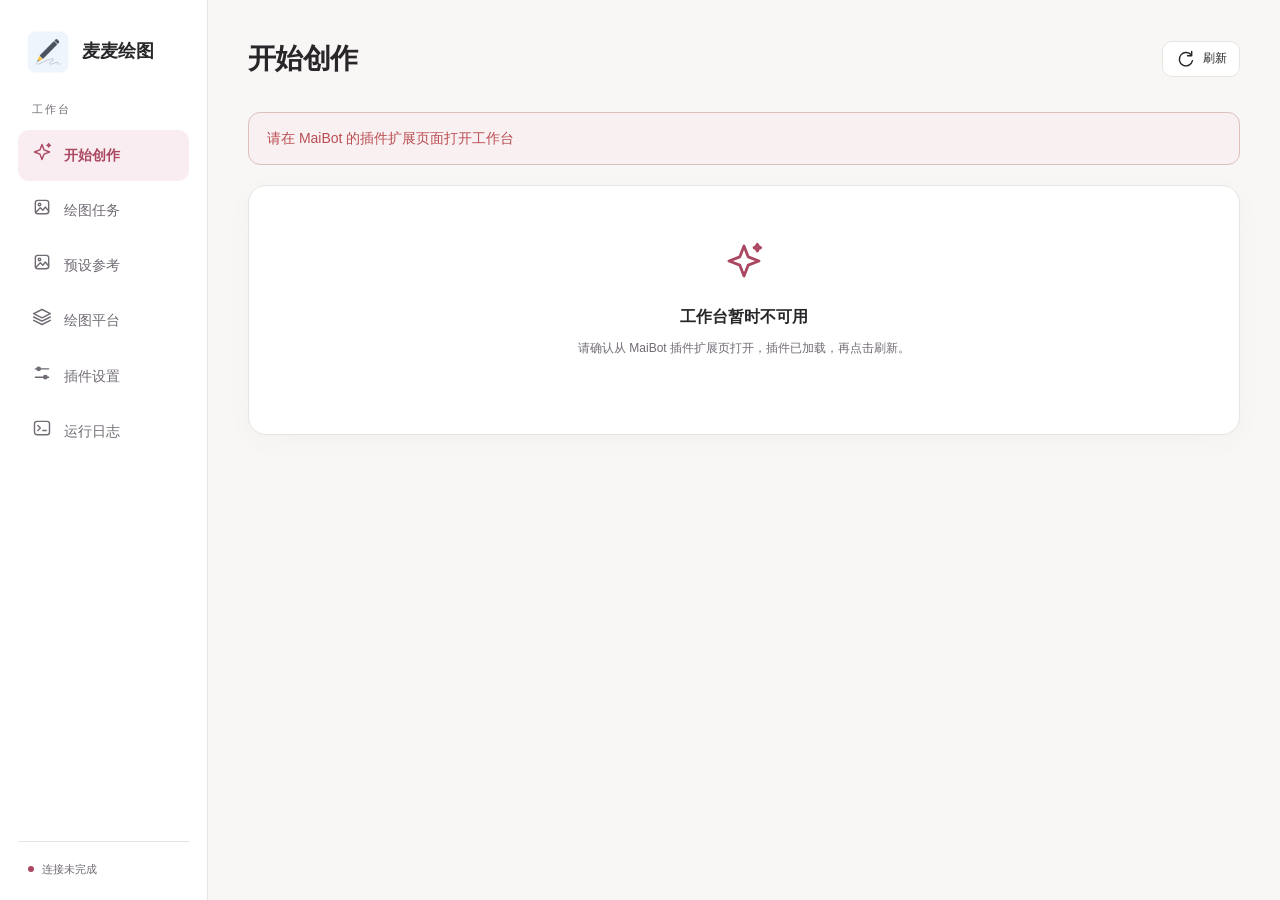
==== commit f7f0700e: "chore(release): merge upstream v2.3.2 into fork v2.3.3" ====
--- a/src/maimai_drawpic/interfaces/webui/index.html
+++ b/src/maimai_drawpic/interfaces/webui/index.html
@@ -25,6 +25,31 @@
   font-family: "Segoe UI", "PingFang SC", "Microsoft YaHei", sans-serif;
   font-size: 14px;
 }
+.reference-gallery-header, .reference-card-actions, .reference-paging, .reference-preset-tabs {
+  display: flex;
+  align-items: center;
+  flex-wrap: wrap;
+  gap: 8px;
+}
+.reference-gallery-header { justify-content: space-between; margin-top: 24px; }
+.reference-gallery { display: grid; grid-template-columns: repeat(auto-fill, minmax(180px, 1fr)); gap: 14px; margin: 16px 0; }
+.reference-card { border: 1px solid var(--line); border-radius: 12px; padding: 12px; display: flex; flex-direction: column; gap: 8px; min-width: 0; }
+.reference-thumbnail { background: var(--soft); border-radius: 8px; min-height: 100px; display: grid; place-items: center; }
+.reference-thumbnail img { width: 100%; height: 150px; object-fit: contain; border-radius: 8px; }
+.reference-tags, .reference-card strong { overflow-wrap: anywhere; }
+.reference-card-actions { margin-top: auto; }
+.reference-dialog-body { padding: 24px; }
+.reference-confirm { max-width: 560px; width: calc(100% - 32px); }
+.reference-source-title, .reference-preset-gallery { margin-top: 32px; }
+.reference-request { border: 1px solid var(--line); border-radius: 12px; padding: 16px; margin: 20px 0; }
+.reference-source-option { display: flex; justify-content: space-between; align-items: center; gap: 12px; padding: 10px 0; }
+.reference-preset-tabs { margin-bottom: 16px; }
+.reference-preset-tabs [aria-pressed="true"] { background: var(--accent-soft); border-color: var(--accent); color: var(--accent-dark); }
+@media (max-width: 480px) {
+  .reference-gallery { grid-template-columns: 1fr; }
+  .reference-card-actions button { min-height: 44px; }
+  .reference-preset-tabs button { flex: 1; }
+}
 .dark {
   --bg: #19191c;
   --surface: #222226;
@@ -409,11 +434,7 @@
 .section-label svg {
   color: var(--accent);
 }
-.studio-grid {
-  display: grid;
-  grid-template-columns: minmax(0, 1.6fr) minmax(270px, 1fr);
-  gap: 22px;
-}
+
 .stack {
   display: flex;
   flex-direction: column;
@@ -458,6 +479,60 @@
   font-size: 12px;
   font-weight: 550;
   margin-bottom: 7px;
+}
+.field > .field-heading {
+  display: flex;
+  align-items: center;
+  justify-content: space-between;
+  gap: 8px;
+  width: 100%;
+  min-width: 0;
+  margin-bottom: 7px;
+  font-size: 12px;
+  font-weight: 550;
+}
+.field-controls {
+  display: flex;
+  align-items: center;
+  gap: 8px;
+  min-width: 0;
+}
+.field-control-value {
+  flex: 1;
+  min-width: 0;
+}
+.field:is(fieldset) > .field-controls {
+  align-items: flex-start;
+}
+.field-toggle .field-control-value {
+  flex: 0 0 auto;
+}
+.field-heading > label,
+.field-heading > span {
+  min-width: 0;
+  overflow-wrap: anywhere;
+}
+.field-reset {
+  width: 32px;
+  height: 32px;
+  background: transparent;
+}
+.field-reset:hover {
+  color: var(--accent);
+  background: var(--accent-soft);
+}
+.field-reset:focus-visible {
+  outline: 2px solid var(--accent);
+  outline-offset: 2px;
+}
+.field-toggle > .field-heading {
+  margin-bottom: 0;
+}
+@media (max-width: 640px) {
+  .field-reset {
+    width: 44px;
+    height: 44px;
+  }
 }
 .field input:not([type="checkbox"]),
 .field select,
@@ -479,6 +554,181 @@
   outline: none;
   box-shadow: 0 0 0 3px var(--accent-soft);
 }
+.search-select {
+  width: 100%;
+  min-width: 0;
+}
+.select-trigger {
+  display: flex;
+  align-items: center;
+  justify-content: space-between;
+  gap: 12px;
+  width: 100%;
+  min-height: 42px;
+  padding: 10px 12px;
+  border: 1px solid var(--line);
+  border-radius: 9px;
+  background: var(--surface);
+  color: var(--text);
+  text-align: start;
+  font: inherit;
+}
+.select-label {
+  flex: 1;
+  min-width: 0;
+  overflow: hidden;
+  text-overflow: ellipsis;
+  white-space: nowrap;
+}
+.select-trigger > svg {
+  flex: 0 0 16px;
+  width: 16px;
+  height: 16px;
+  color: var(--muted);
+}
+.select-trigger:hover,
+.select-trigger[aria-expanded="true"] {
+  border-color: var(--accent);
+}
+.select-trigger[aria-expanded="true"] > svg {
+  transform: rotate(180deg);
+}
+.select-trigger:focus-visible,
+.select-trigger[aria-invalid="true"] {
+  border-color: var(--accent);
+  box-shadow: 0 0 0 3px var(--accent-soft);
+  outline: none;
+}
+.select-trigger:disabled {
+  cursor: not-allowed;
+}
+.search-select-panel {
+  position: fixed;
+  inset: auto;
+  margin: 0;
+  padding: 8px;
+  width: 280px;
+  max-width: calc(100vw - 16px);
+  max-height: 360px;
+  border: 1px solid var(--line);
+  border-radius: 14px;
+  background: var(--surface);
+  color: var(--text);
+  box-shadow: 0 12px 40px #28262924, 0 2px 8px #2826290a;
+  overflow: hidden;
+}
+.search-select-panel:popover-open {
+  display: flex;
+  flex-direction: column;
+  gap: 6px;
+}
+.select-search-row {
+  display: flex;
+  align-items: center;
+  gap: 8px;
+  flex-shrink: 0;
+  padding: 0 10px;
+  border: 1px solid var(--line);
+  border-radius: 9px;
+  background: var(--soft);
+}
+.select-search-row:focus-within {
+  border-color: var(--accent);
+}
+.select-search-row > svg {
+  flex-shrink: 0;
+  width: 16px;
+  height: 16px;
+  color: var(--muted);
+}
+.select-search-row > input {
+  width: 100%;
+  min-width: 0;
+  min-height: 40px;
+  padding: 8px 0;
+  border: 0;
+  background: transparent;
+  color: var(--text);
+  outline: none;
+  box-shadow: none;
+}
+.select-options {
+  flex: 1 1 auto;
+  min-height: 0;
+  overflow-y: auto;
+  overscroll-behavior: contain;
+  scrollbar-width: thin;
+}
+.select-option {
+  display: flex;
+  align-items: center;
+  justify-content: space-between;
+  gap: 10px;
+  width: 100%;
+  min-height: 38px;
+  padding: 8px 10px;
+  border: 0;
+  border-radius: 7px;
+  background: transparent;
+  color: var(--text);
+  text-align: start;
+  line-height: 1.5;
+}
+.select-option > span {
+  min-width: 0;
+  overflow-wrap: anywhere;
+}
+.select-option > svg {
+  flex-shrink: 0;
+  width: 16px;
+  height: 16px;
+}
+.select-option:hover,
+.select-option[data-active="true"] {
+  background: var(--accent-soft);
+}
+.select-option[aria-selected="true"] {
+  color: var(--accent);
+  font-weight: 600;
+}
+.select-option:disabled {
+  cursor: not-allowed;
+}
+.select-group,
+.select-status {
+  padding: 4px 10px;
+  color: var(--muted);
+  font-size: 11px;
+}
+.select-status {
+  flex-shrink: 0;
+  padding-bottom: 0;
+}
+.search-select:has(> #task-status) {
+  flex: 0 0 160px;
+  width: 160px;
+}
+.search-select:has(> #log-level) {
+  flex: 0 0 150px;
+  width: 150px;
+}
+@media (max-width: 640px) {
+  .select-trigger,
+  .select-option {
+    min-height: 44px;
+  }
+  .select-search-row > input {
+    min-height: 44px;
+    font-size: 16px;
+  }
+  .search-select:has(> #task-status) {
+    grid-column: 1 / -1;
+    width: 100%;
+  }
+  .search-select:has(> #log-level) {
+    width: 100%;
+  }
+}
 textarea {
   resize: vertical;
   min-height: 96px;
@@ -514,9 +764,65 @@
   grid-column: 1 / -1;
 }
 .toggle {
-  accent-color: var(--accent);
-  width: 18px;
-  height: 18px;
+  appearance: none;
+  -webkit-appearance: none;
+  position: relative;
+  display: inline-block;
+  flex: 0 0 auto;
+  width: 36px;
+  height: 22px;
+  margin: 0;
+  border: 1px solid var(--muted);
+  border-radius: 999px;
+  background: var(--surface);
+  cursor: pointer;
+  vertical-align: middle;
+  touch-action: manipulation;
+}
+.toggle::before {
+  content: "";
+  position: absolute;
+  top: 3px;
+  left: 3px;
+  width: 14px;
+  height: 14px;
+  border-radius: 50%;
+  background: var(--muted);
+  transition: transform 160ms ease;
+}
+.toggle:checked {
+  border-color: var(--accent);
+  background: var(--accent);
+}
+.toggle:checked::before {
+  background: #fff;
+  transform: translateX(14px);
+}
+.toggle:focus-visible {
+  outline: 2px solid var(--accent);
+  outline-offset: 3px;
+}
+.toggle:disabled {
+  cursor: not-allowed;
+  opacity: 0.5;
+}
+@media (prefers-reduced-motion: reduce) {
+  .toggle::before,
+  .provider-switch-track::before {
+    transition: none;
+  }
+}
+@media (forced-colors: active) {
+  .toggle:checked {
+    background: Highlight;
+    border-color: Highlight;
+  }
+  .toggle::before {
+    background: ButtonText;
+  }
+  .toggle:checked::before {
+    background: HighlightText;
+  }
 }
 .form-section {
   border: 0;
@@ -982,49 +1288,27 @@
   max-width: 360px;
   margin: 0 auto 20px;
 }
-.save-label-short {
-  display: none;
-}
-.settings-layout {
-  display: grid;
-  grid-template-columns: 190px minmax(0, 1fr);
-  gap: 20px;
-}
+
 .page-actions {
   display: flex;
   align-items: center;
   flex-shrink: 0;
   gap: 8px;
 }
+.page-actions > .button > [data-icon] {
+  display: grid;
+  place-items: center;
+  width: 20px;
+  height: 20px;
+  line-height: 1;
+}
+.page-actions > .button > [data-icon] > svg {
+  display: block;
+}
 .page-header > div:first-child {
   min-width: 0;
 }
-@media (max-width: 640px) {
-  .page-actions .unsaved {
-    font-size: 0;
-    width: 6px;
-    height: 6px;
-    border-radius: 50%;
-    background: var(--accent);
-  }
-}
-.settings-tabs {
-  display: flex;
-  flex-direction: column;
-  gap: 4px;
-}
-.settings-tab {
-  padding: 12px 16px;
-  border-radius: 10px;
-  border: 0;
-  text-align: left;
-  background: none;
-  color: var(--muted);
-}
-.settings-tab.active {
-  color: var(--accent);
-  background: var(--accent-soft);
-}
+
 .sticky-save {
   display: flex;
   align-items: center;
@@ -1115,6 +1399,71 @@
 .provider-footer .button {
   min-height: 44px;
 }
+#modal[open]:has(#provider-form) {
+  display: flex;
+  flex-direction: column;
+  max-height: 90dvh;
+  overflow: hidden;
+}
+#modal:has(#provider-form) > .modal-header {
+  flex-shrink: 0;
+  position: static;
+}
+#modal-content:has(> #provider-form) {
+  display: flex;
+  flex-direction: column;
+  min-height: 0;
+  padding: 0;
+  overflow: hidden;
+}
+#provider-form {
+  display: flex;
+  flex-direction: column;
+  min-height: 0;
+  overflow: hidden;
+}
+.provider-form-body {
+  min-height: 0;
+  overflow: auto;
+  overscroll-behavior: contain;
+  scroll-padding-block: 16px;
+  padding: 24px;
+}
+.form-section {
+  border: 1px solid var(--line);
+  border-radius: 12px;
+  padding: 0 16px;
+  margin-top: 16px;
+}
+.form-section > summary {
+  display: flex;
+  align-items: center;
+  justify-content: space-between;
+  gap: 12px;
+  min-height: 48px;
+  padding: 10px 0;
+  font-weight: 600;
+  cursor: pointer;
+  list-style: none;
+}
+.form-section > summary::-webkit-details-marker {
+  display: none;
+}
+.form-section[open] > summary svg {
+  transform: rotate(180deg);
+}
+.form-section > .hint {
+  margin: 0 0 16px;
+}
+.form-section > .form-grid {
+  padding-bottom: 16px;
+}
+#provider-form > .provider-footer {
+  flex-shrink: 0;
+  margin-top: 0;
+  padding: 16px 24px;
+  background: var(--surface);
+}
 .detail-image {
   width: 100%;
   max-height: 60vh;
@@ -1187,9 +1536,7 @@
   .card-grid {
     grid-template-columns: repeat(2, minmax(0, 1fr));
   }
-  .studio-grid {
-    grid-template-columns: minmax(0, 1.4fr) minmax(240px, 1fr);
-  }
+
   .sidebar {
     padding-left: 12px;
     padding-right: 12px;
@@ -1239,17 +1586,12 @@
     width: 16px;
     height: 16px;
   }
-  .studio-grid {
-    grid-template-columns: minmax(0, 1.5fr) minmax(240px, 1fr);
-  }
-  .settings-layout {
-    grid-template-columns: 150px minmax(0, 1fr);
-  }
+
 }
 @media (max-width: 640px) {
   #navigation {
     display: grid;
-    grid-template-columns: repeat(5, minmax(0, 1fr));
+    grid-template-columns: repeat(6, minmax(0, 1fr));
     gap: 3px;
     overflow: visible;
   }
@@ -1304,12 +1646,8 @@
     font-size: 8px;
     letter-spacing: 1.6px;
   }
-  #refresh > span:last-child,
-  #save-settings .save-label-full {
+  #refresh > span:last-child {
     display: none;
-  }
-  #save-settings .save-label-short {
-    display: inline;
   }
   .studio-grid,
   .card-grid,
@@ -1323,9 +1661,7 @@
   .task-card {
     padding: 0;
   }
-  .studio-grid {
-    gap: 16px;
-  }
+
   .stat-row {
     grid-template-columns: repeat(2, 1fr);
     gap: 10px;
@@ -1343,17 +1679,7 @@
   .toolbar .search-input {
     min-width: 0;
   }
-  .settings-layout {
-    grid-template-columns: 1fr;
-  }
-  .settings-tabs {
-    flex-direction: row;
-    overflow: auto;
-  }
-  .settings-tab {
-    white-space: nowrap;
-    padding: 9px 12px;
-  }
+
   .catalog-grid {
     grid-template-columns: 1fr;
   }
@@ -1457,11 +1783,12 @@
 .inline-choice {
   display: flex;
   align-items: center;
+  flex-shrink: 0;
   gap: 8px;
   font-size: 12px;
 }
-.inline-choice input,
-.model-picker-item input {
+.inline-choice input:not(.toggle),
+.model-picker-item input:not(.toggle) {
   width: auto;
   accent-color: var(--accent);
 }
@@ -1571,7 +1898,7 @@
   .model-picker-filters .inline-choice {
     min-height: 44px;
   }
-  .model-picker input[type="checkbox"] {
+  .model-picker input[type="checkbox"]:not(.toggle) {
     width: 18px;
     height: 18px;
     flex-shrink: 0;
@@ -1635,6 +1962,13 @@
   }
   .provider-footer-actions > .button {
     flex: 1;
+  }
+  .provider-form-body {
+    padding: 18px;
+  }
+  #provider-form > .provider-footer {
+    padding: 12px 18px calc(12px + env(safe-area-inset-bottom, 0px));
+    gap: 10px;
   }
 }
 
@@ -1686,6 +2020,309 @@
   #navigation-indicator {
     transition: none;
   }
+}
+
+/* Creation: a focused editor beside a persistent result canvas. */
+.section-kicker { display: block; margin-bottom: 4px; color: var(--muted); font-size: 11px; letter-spacing: .08em; }
+.studio-grid { display: grid; grid-template-columns: minmax(330px, .95fr) minmax(0, 1.25fr); gap: 24px; align-items: start; }
+.studio-controls { padding: 26px; }
+.studio-heading { display: flex; align-items: center; justify-content: space-between; gap: 16px; margin-bottom: 22px; }
+.studio-heading > svg { width: 30px; height: 30px; color: var(--accent); stroke-width: 1.2; }
+.studio-heading h2 { font-size: 19px; }
+.studio-label { display: flex; align-items: center; justify-content: space-between; gap: 12px; margin-bottom: 8px; }
+.studio-label label { font-weight: 600; }
+.studio-label .button { min-height: 26px; padding: 0 2px; font-size: 12px; }
+.label-optional { color: var(--muted); font-size: 11px; font-weight: 400; }
+.prompt-field textarea.prompt-input { min-height: 172px; padding: 16px; font-size: 14px; line-height: 1.9; border-radius: 13px; background: var(--bg); }
+.studio-models { padding: 4px 0 0; }
+.studio-models .field { margin-bottom: 17px; }
+.studio-source { margin: 24px 0; }
+.studio-source .upload-zone { display: flex; align-items: center; gap: 12px; padding: 18px 14px; margin-top: 10px; text-align: left; border-radius: 12px; background: var(--bg); }
+.studio-source .upload-zone > svg { width: 25px; height: 25px; margin: 0; }
+.studio-source .upload-zone > div { flex: 1; min-width: 0; }
+.studio-source .upload-zone strong { display: block; font-size: 12px; font-weight: 550; }
+.studio-source .upload-zone small { display: block; color: var(--muted); font-size: 10px; }
+.control-disclosure { border-top: 1px solid var(--line); }
+.control-disclosure > summary { display: flex; justify-content: space-between; align-items: center; gap: 10px; padding: 16px 0; cursor: pointer; list-style: none; font-weight: 550; }
+.control-disclosure > summary > span { display: flex; align-items: center; gap: 8px; }
+.control-disclosure summary svg { width: 16px; height: 16px; color: var(--muted); }
+.disclosure-note { display: inline-flex; align-items: center; gap: 8px; color: var(--muted); font-size: 11px; font-weight: 400; }
+.control-disclosure[open] > summary .disclosure-note > svg, .settings-disclosure[open] > summary > svg { transform: rotate(180deg); }
+.control-disclosure > summary::-webkit-details-marker, .settings-disclosure > summary::-webkit-details-marker, .preset-advanced > summary::-webkit-details-marker { display: none; }
+.disclosure-body { padding: 2px 0 18px; }
+.reference-source-option strong { display: block; font-size: 12px; font-weight: 550; }
+.reference-source-option small { display: block; font-size: 11px; color: var(--muted); }
+.reference-source-option { border-top: 1px solid var(--line); }
+.studio-delivery { border-top: 1px solid var(--line); padding-top: 18px; }
+.studio-delivery > .field { margin-bottom: 0; }
+#delivery-fields { margin-top: 16px; }
+.stream-load { display: flex; align-items: end; }
+.studio-submit { position: sticky; bottom: 12px; padding: 16px 0 0; background: var(--surface); margin-top: 22px; gap: 12px; }
+.studio-submit .hint { font-size: 11px; line-height: 1.6; }
+.studio-submit > .button { min-height: 46px; padding-inline: 24px; border-radius: 11px; }
+.studio-preview { position: sticky; top: 24px; min-width: 0; }
+.studio-canvas-panel { padding: 26px; }
+.studio-canvas-panel .panel-header h2 { font-size: 18px; }
+.studio-canvas-panel .panel-header { margin-bottom: 20px; }
+.studio-empty.placeholder-art { aspect-ratio: auto; min-height: 470px; gap: 14px; padding: 32px 20px; border: 1px dashed var(--line); background: var(--bg); color: var(--text); }
+.empty-canvas { display: grid; place-items: center; width: 110px; height: 125px; border: 1px solid var(--line); border-radius: 8px; margin-bottom: 12px; background: var(--surface); box-shadow: 8px 8px 0 var(--soft); transform: rotate(-5deg); }
+.empty-canvas svg { width: 36px; height: 36px; color: var(--accent); }
+.empty-canvas span { display: none; }
+.studio-empty > span { font-size: 15px; font-weight: 550; }
+.studio-empty small { max-width: 260px; }
+.studio-canvas-note { display: flex; justify-content: center; align-items: center; gap: 6px; margin-top: 18px; color: var(--muted); font-size: 11px; }
+.studio-canvas-note svg { width: 14px; height: 14px; }
+#studio-result .preview-image { max-height: min(65vh, 680px); min-height: 240px; padding: 12px; }
+#studio-result .result-meta { margin-top: 14px; }
+#studio-submissions:not(:empty) { border: 1px solid var(--line); border-radius: 10px; padding: 12px; margin-bottom: 16px; }
+
+/* Settings: stable category navigation and one shared, visible save action. */
+.settings-layout { display: grid; grid-template-columns: 174px minmax(0, 1fr); align-items: start; gap: 28px; }
+.settings-workspace, #settings-form, #settings-form > section { min-width: 0; }
+.settings-tabs { position: sticky; top: 24px; display: flex; flex-direction: column; gap: 4px; padding: 8px 0; }
+.settings-nav-caption { padding: 0 12px; margin: 8px 0; color: var(--muted); font-size: 10px; letter-spacing: .08em; }
+.settings-nav-caption:not(:first-child) { margin-top: 22px; }
+.settings-tab { display: flex; align-items: center; gap: 10px; min-height: 46px; padding: 11px 12px; text-align: left; border: 0; border-radius: 10px; background: transparent; color: var(--muted); font-size: 12px; }
+.settings-tab > svg { width: 17px; height: 17px; }
+.settings-tab > svg:last-child { width: 12px; height: 12px; margin-left: auto; transform: rotate(-90deg); opacity: 0; }
+.settings-tab:hover { background: var(--soft); color: var(--text); }
+.settings-tab.active { color: var(--accent); background: var(--accent-soft); font-weight: 600; }
+.settings-tab.active > svg:last-child { opacity: 1; }
+.settings-page-heading { display: flex; align-items: start; justify-content: space-between; gap: 18px; margin: 2px 0 22px; }
+.settings-page-heading h2 { font-size: 22px; margin-bottom: 6px; }
+.settings-page-heading > .button { flex-shrink: 0; margin-top: 4px; }
+.settings-card { border: 1px solid var(--line); border-radius: 15px; background: var(--surface); padding: 22px; margin-bottom: 18px; min-width: 0; box-shadow: var(--shadow); }
+.settings-card-heading { margin-bottom: 20px; }
+.settings-card-heading h3 { margin-bottom: 5px; font-size: 15px; }
+.settings-card .field:last-child { margin-bottom: 0; }
+.settings-card .form-grid > .field-toggle:last-child { border-bottom: 0; padding-bottom: 0; }
+.settings-disclosure { padding: 0; }
+.settings-disclosure > summary { display: flex; align-items: center; justify-content: space-between; gap: 12px; padding: 19px 22px; cursor: pointer; font-weight: 550; list-style: none; }
+.settings-disclosure > summary > span { display: flex; align-items: center; gap: 8px; }
+.settings-disclosure > summary svg { width: 16px; height: 16px; color: var(--muted); }
+.settings-card-body { padding: 0 22px 22px; }
+.settings-card-body > .hint { margin-bottom: 18px; }
+.shell:has(.settings-layout) main { padding-right: 104px; padding-bottom: 160px; }
+.shell:has(.settings-layout) .page-actions { position: fixed; z-index: 5; right: 24px; bottom: max(24px, env(safe-area-inset-bottom, 0px)); display: flex; flex-direction: column; align-items: center; gap: 18px; width: 52px; padding: 0; border: 0; background: transparent; box-shadow: none; }
+.shell:has(.settings-layout) .page-actions > .button { position: relative; min-height: 52px; height: 52px; width: 52px; padding: 0; border-radius: 50%; flex: none; justify-content: center; box-shadow: 0 6px 20px #34232520; }
+.shell:has(.settings-layout) .page-actions .action-tag { display: block; position: absolute; top: 50%; right: calc(100% + 10px); visibility: hidden; opacity: 0; transform: translateY(-50%); background: var(--surface); color: var(--text); border: 1px solid var(--line); border-radius: 999px; box-shadow: var(--shadow); padding: 6px 10px; font-size: 12px; font-weight: 500; line-height: 1.4; white-space: nowrap; pointer-events: none; }
+.shell:has(.settings-layout) .page-actions > .button:focus-visible .action-tag { visibility: visible; opacity: 1; }
+@media (hover: hover) and (pointer: fine) {
+  .shell:has(.settings-layout) .page-actions > .button:hover .action-tag { visibility: visible; opacity: 1; }
+}
+.shell:has(.settings-layout) .page-actions .unsaved { position: absolute; right: 0; bottom: calc(100% + 12px); max-width: 180px; padding: 5px 9px; border-radius: 999px; background: var(--accent-soft); text-align: center; white-space: nowrap; }
+body:has(.settings-layout) #toast { bottom: 100px; }
+#settings-heading, #settings-form input, #settings-form textarea, #settings-form select { scroll-margin-top: 24px; }
+
+/* Preset library: select in the list, edit one item without losing drafts. */
+.preset-manager { min-width: 0; }
+.preset-modebar { display: flex; justify-content: space-between; align-items: center; flex-wrap: wrap; gap: 12px; margin-bottom: 18px; }
+.reference-preset-tabs { display: inline-flex; margin: 0; padding: 4px; gap: 4px; border: 1px solid var(--line); border-radius: 11px; background: var(--soft); }
+.reference-preset-tabs > .button { border: 0; min-height: 36px; padding: 7px 16px; background: transparent; color: var(--muted); font-size: 12px; border-radius: 7px; }
+.reference-preset-tabs > [aria-pressed="true"] { background: var(--surface); color: var(--accent); box-shadow: 0 1px 4px #34232510; }
+.preset-defaults { display: grid; grid-template-columns: minmax(0, .8fr) minmax(0, 1.2fr); align-items: start; gap: 24px; padding: 20px 22px; }
+.preset-default-description h3 { font-size: 14px; margin-bottom: 6px; }
+.preset-defaults [data-preset-defaults] > .field { margin-bottom: 12px; }
+.preset-defaults [data-field="image_edit_presets_enabled"] { padding-top: 0; }
+.preset-body { display: grid; grid-template-columns: 202px minmax(0, 1fr); gap: 18px; align-items: start; }
+.preset-library { padding: 14px 10px; position: sticky; top: 24px; }
+.preset-library-heading { display: flex; align-items: center; justify-content: space-between; gap: 8px; padding: 0 6px 12px; }
+.preset-library-heading h3 { font-size: 13px; }
+.preset-library-heading .icon-button { width: 32px; height: 32px; border: 1px solid var(--line); border-radius: 8px; }
+.preset-search { display: flex; gap: 6px; align-items: center; padding: 7px 9px; margin: 0 4px 12px; border: 1px solid var(--line); border-radius: 8px; background: var(--bg); }
+.preset-search svg { width: 14px; height: 14px; color: var(--muted); }
+.preset-search input { min-width: 0; width: 100%; background: transparent; border: 0; color: var(--text); font-size: 12px; outline-offset: 5px; }
+.preset-list { display: flex; flex-direction: column; gap: 4px; max-height: 54vh; overflow: auto; }
+.preset-list-item { display: flex; align-items: center; gap: 9px; width: 100%; padding: 11px 9px; text-align: left; background: transparent; border: 1px solid transparent; border-radius: 9px; color: var(--text); min-width: 0; }
+.preset-list-item:hover { background: var(--soft); }
+.preset-list-item.active { background: var(--accent-soft); border-color: var(--line); color: var(--accent); }
+.preset-item-icon { display: grid; place-items: center; flex: 0 0 25px; width: 25px; height: 30px; }
+.preset-item-icon svg { width: 18px; height: 18px; }
+.preset-list-item > span:nth-child(2) { min-width: 0; flex: 1; }
+.preset-list-item strong { display: block; font-size: 12px; font-weight: 550; overflow: hidden; white-space: nowrap; text-overflow: ellipsis; }
+.preset-list-item small { display: block; color: var(--muted); font-size: 10px; overflow: hidden; white-space: nowrap; text-overflow: ellipsis; margin-top: 3px; }
+.preset-badge { flex: none; font-size: 9px; color: var(--muted); }
+.preset-no-match { padding: 16px 8px; }
+.preset-editor { min-width: 0; }
+.preset-editor > [data-field="presets"] { border: 0; padding: 0; margin: 0; }
+.preset-editor > [data-field="presets"] > .field-heading,
+.preset-editor > [data-field="presets"] > .hint,
+.preset-editor > [data-field="presets"] > .field-controls > .field-reset,
+.preset-editor [data-array="presets"] > [data-add-array] { display: none; }
+.preset-detail-card.array-object { margin: 0 0 18px; padding: 0; border: 1px solid var(--line); border-radius: 15px; background: var(--surface); overflow: hidden; }
+.preset-detail-card > .array-object-header { padding: 13px 22px; border-bottom: 1px solid var(--line); background: var(--bg); margin: 0; }
+.preset-detail-card > .array-object-header .muted { font-size: 12px; font-weight: 600; }
+.preset-detail-card [data-remove-object] { color: var(--muted); font-size: 11px; gap: 4px; }
+.preset-detail-card [data-remove-object] svg { width: 13px; height: 13px; }
+.preset-field-section { padding: 22px; border-bottom: 1px solid var(--line); }
+.preset-field-section:last-child { border-bottom: 0; }
+.preset-section-heading { margin-bottom: 18px; }
+.preset-section-heading h3 { font-size: 14px; margin-bottom: 4px; }
+.preset-detail-card .form-grid { grid-template-columns: minmax(0, 1fr); gap: 0; }
+.preset-field-section .field:last-child { margin-bottom: 0; }
+.preset-prompts textarea { min-height: 116px; font-size: 12px; line-height: 1.8; background: var(--bg); }
+.preset-advanced { padding: 0; }
+.preset-advanced > summary { padding: 16px 22px; display: flex; align-items: center; justify-content: space-between; color: var(--muted); font-size: 12px; cursor: pointer; list-style: none; }
+.preset-advanced > .form-grid { padding: 0 22px 22px; }
+.preset-empty { display: flex; flex-direction: column; gap: 12px; text-align: center; align-items: center; justify-content: center; min-height: 300px; padding: 32px 22px; }
+.preset-empty > svg { color: var(--accent); width: 30px; height: 30px; margin-bottom: 4px; }
+.preset-detail-card [data-array="reference_bindings"] > .array-object { background: var(--bg); border-radius: 10px; }
+.reference-library-card .reference-gallery-header { margin-top: 0; }
+.reference-library-card .reference-gallery { margin-bottom: 0; }
+.reference-card { padding: 10px; background: var(--surface); }
+.reference-thumbnail { min-height: 0; overflow: hidden; aspect-ratio: 4/3; }
+.reference-thumbnail img { height: 100%; min-height: 0; object-fit: contain; }
+.reference-card .reference-card-actions .button { font-size: 11px; padding-inline: 8px; }
+.reference-card .pill { align-self: start; font-size: 10px; }
+.reference-confirm .modal-footer { padding-inline: 0; padding-bottom: 0; }
+
+@media (max-width: 1250px) {
+  .settings-layout { grid-template-columns: minmax(0, 1fr); gap: 20px; }
+  .settings-tabs { position: static; flex-direction: row; flex-wrap: wrap; gap: 6px; padding: 0 0 16px; border-bottom: 1px solid var(--line); }
+  .settings-nav-caption, .settings-tab > svg:last-child { display: none; }
+  .settings-tab { padding: 10px 13px; }
+  .studio-grid { grid-template-columns: minmax(310px, 1fr) minmax(0, 1fr); gap: 18px; }
+  .studio-controls, .studio-canvas-panel { padding: 22px; }
+  .studio-empty.placeholder-art { min-height: 420px; }
+}
+@media (max-width: 950px) {
+  .studio-grid { grid-template-columns: minmax(0, 1fr); }
+  .studio-preview { position: static; }
+  .studio-empty.placeholder-art { min-height: 320px; }
+  .studio-controls { max-width: none; }
+  .studio-models { display: grid; grid-template-columns: repeat(2, minmax(0, 1fr)); gap: 16px; }
+  .shell:has(.settings-layout) .page-actions { right: 20px; }
+}
+@media (max-width: 760px) {
+  .preset-body { grid-template-columns: minmax(0, 1fr); }
+  .preset-library { position: static; padding: 14px; margin-bottom: 0; }
+  .preset-list { max-height: 184px; }
+  .preset-list-item { min-height: 50px; }
+  .preset-defaults { grid-template-columns: minmax(0, 1fr); gap: 16px; }
+  .preset-default-description .hint { max-width: none; }
+  .preset-detail-card { scroll-margin-top: 16px; }
+}
+@media (max-width: 640px) {
+  .studio-controls, .studio-canvas-panel { padding: 20px; }
+  .studio-heading h2 { font-size: 18px; }
+  .studio-models { grid-template-columns: minmax(0, 1fr); gap: 0; }
+  .prompt-field textarea.prompt-input { min-height: 155px; }
+  .studio-source .upload-zone { flex-wrap: wrap; }
+  .studio-source .upload-zone > div { flex-basis: calc(100% - 40px); }
+  .studio-source .upload-zone > .button { margin-left: 37px; min-height: 40px; }
+  .studio-submit { bottom: 8px; }
+  .studio-empty.placeholder-art { min-height: 300px; }
+  .settings-tabs { display: grid; grid-template-columns: repeat(3, minmax(0, 1fr)); gap: 6px; padding-bottom: 14px; }
+  .settings-tab { min-height: 44px; justify-content: center; gap: 6px; padding: 9px 4px; font-size: 11px; white-space: nowrap; }
+  .settings-tab > svg { width: 15px; height: 15px; }
+  .settings-page-heading { flex-wrap: wrap; gap: 12px; margin-bottom: 18px; }
+  .settings-page-heading h2 { font-size: 20px; }
+  .settings-page-heading > .button { min-height: 38px; font-size: 11px; }
+  .settings-card { padding: 18px; border-radius: 13px; }
+  .settings-disclosure { padding: 0; }
+  .settings-disclosure > summary { padding: 18px; }
+  .settings-card-body { padding: 0 18px 18px; }
+  .preset-defaults { padding: 18px; }
+  .preset-modebar { gap: 8px; }
+  .reference-preset-tabs { width: 100%; }
+  .reference-preset-tabs > .button { flex: 1; min-height: 40px; padding: 6px 10px; }
+  .preset-library { padding: 12px; }
+  .preset-library-heading .icon-button { width: 40px; height: 40px; }
+  .preset-search { padding: 10px; }
+  .preset-search input { font-size: 12px; }
+  .preset-field-section { padding: 18px; }
+  .preset-detail-card > .array-object-header { padding: 12px 18px; }
+  .preset-advanced { padding: 0; }
+  .preset-advanced > .form-grid { padding: 0 18px 18px; }
+  .preset-advanced > summary { padding: 16px 18px; }
+  .reference-gallery { grid-template-columns: repeat(2, minmax(0, 1fr)); gap: 10px; }
+  .reference-card { padding: 8px; gap: 6px; }
+  .reference-card strong { font-size: 12px; }
+  .reference-tags { font-size: 11px; }
+  .reference-card-actions { gap: 4px; }
+  .reference-card-actions .icon-button { min-height: 44px; min-width: 44px; }
+  .shell:has(.settings-layout) main { padding: 24px 16px calc(116px + env(safe-area-inset-bottom, 0px)); }
+  .shell:has(.settings-layout) .page-actions { left: 0; right: 0; bottom: 0; width: 100%; height: calc(104px + env(safe-area-inset-bottom, 0px)); flex-direction: row; align-items: flex-end; justify-content: flex-end; padding: 40px 36px calc(12px + env(safe-area-inset-bottom, 0px)); border-top: 1px solid var(--line); background: var(--bg); gap: 64px; }
+  .shell:has(.settings-layout) .page-actions > .button { flex: 0 0 48px; height: 48px; width: 48px; min-height: 48px; }
+  .shell:has(.settings-layout) .page-actions .action-tag { top: auto; bottom: calc(100% + 8px); right: 50%; transform: translateX(50%); }
+  .shell:has(.settings-layout) .page-actions .unsaved { left: 12px; right: auto; bottom: calc(20px + env(safe-area-inset-bottom, 0px)); font-size: 11px; white-space: normal; max-width: 80px; }
+  body:has(.settings-layout) #toast { bottom: calc(116px + env(safe-area-inset-bottom, 0px)); }
+}
+
+
+/* Reference images are uploaded and selected inside their preset. */
+.preset-field-sections { display: flex; flex-direction: column; }
+.preset-identity { order: 0; }
+.preset-bindings { order: 1; }
+.preset-prompts { order: 2; }
+.preset-advanced { order: 3; }
+.preset-image-actions { display: flex; flex-wrap: wrap; align-items: center; gap: 8px; margin: 0 0 16px; }
+.preset-reference-field > .field-heading { font-size: 0; margin: 0; }
+.preset-reference-field > .field-heading::after { content: none; }
+.preset-reference-field > .field-controls > .field-reset { display: none; }
+.preset-image-preview { display: grid; place-items: center; min-height: 100px; margin: 4px 0 16px; border: 1px solid var(--line); border-radius: 9px; background: var(--surface); overflow: hidden; }
+.preset-image-preview img { max-height: 180px; width: 100%; object-fit: contain; }
+.recognition-hints { margin-top: 20px; padding-top: 14px; border-top: 1px solid var(--line); }
+.recognition-hints > summary { display: flex; align-items: center; justify-content: space-between; cursor: pointer; list-style: none; font-size: 12px; color: var(--muted); margin-bottom: 14px; }
+.recognition-hints > summary svg { width: 15px; height: 15px; }
+.tag-input { display: flex; flex-wrap: wrap; align-items: center; gap: 6px; min-height: 46px; padding: 6px 8px; border: 1px solid var(--line); border-radius: 10px; background: var(--bg); }
+.feature-preview-note { display: flex; align-items: flex-start; gap: 7px; margin-bottom: 18px; padding: 9px 11px; border-left: 3px solid var(--accent); border-radius: 5px; background: var(--accent-soft); color: var(--accent); }
+.feature-preview-note > svg { flex: 0 0 15px; width: 15px; height: 15px; margin-top: 2px; }
+.feature-preview-note a { color: inherit; font-weight: 600; text-decoration: underline; text-underline-offset: 3px; }
+.tag-input:focus-within { border-color: var(--accent); box-shadow: 0 0 0 2px color-mix(in srgb, var(--accent) 12%, transparent); }
+.tag-input > input[data-tag-entry] { flex: 1 1 150px; width: 120px; min-width: 80px; min-height: 32px; padding: 4px; border: 0; background: transparent; box-shadow: none; }
+.input-tag { display: inline-flex; align-items: center; max-width: 100%; padding-left: 10px; border-radius: 7px; background: var(--accent-soft); color: var(--accent); font-size: 12px; }
+.input-tag > span { min-width: 0; overflow-wrap: anywhere; }
+.input-tag > button { display: grid; place-items: center; flex: 0 0 32px; height: 32px; padding: 8px; border: 0; border-radius: 7px; background: none; color: inherit; cursor: pointer; }
+.input-tag > button:hover { background: color-mix(in srgb, var(--accent) 12%, transparent); }
+.input-tag > button svg { width: 14px; height: 14px; }
+@media (pointer: coarse) { .input-tag > button { flex-basis: 44px; height: 44px; } }
+@media (max-width: 640px) {
+  .sidebar { padding-inline: 12px; }
+  #navigation { gap: 2px; }
+  .nav-item { font-size: 10px; }
+  .preset-image-actions > .button { min-height: 44px; }
+}
+
+.preset-asset-manager { margin-top: 18px; border-top: 1px solid var(--line); padding-top: 12px; }
+.preset-asset-manager > summary { display: flex; align-items: center; justify-content: space-between; cursor: pointer; list-style: none; font-size: 12px; color: var(--muted); }
+.preset-asset-manager > summary svg { width: 14px; height: 14px; }
+.preset-asset-manager [data-upload] { display: none; }
+.preset-asset-manager .reference-gallery { grid-template-columns: repeat(2, minmax(0, 1fr)); }
+.preset-asset-manager .reference-card-actions { gap: 4px; }
+.reference-upload-toolbar { margin-bottom: 12px; display: flex; flex-wrap: wrap; align-items: center; gap: 8px; }
+.reference-gallery, .preset-reference-field [data-array="reference_bindings"] { display: grid; grid-template-columns: repeat(auto-fill, minmax(150px, 1fr)); gap: 14px; }
+.preset-reference-field .array-object.reference-binding-row { margin: 0; padding: 0; border: 0; background: none; min-width: 0; }
+.reference-binding-row > .reference-card { height: 100%; }
+.reference-card-open { display: flex; flex-direction: column; gap: 8px; width: 100%; min-width: 0; padding: 0; border: 0; background: none; color: var(--text); text-align: left; cursor: pointer; }
+.reference-card-open strong { font-size: 12px; width: 100%; overflow: hidden; white-space: nowrap; text-overflow: ellipsis; }
+.reference-card-open .reference-thumbnail { width: 100%; }
+.reference-prompt { display: -webkit-box; -webkit-line-clamp: 2; -webkit-box-orient: vertical; overflow: hidden; color: var(--muted); font-size: 11px; line-height: 1.6; overflow-wrap: anywhere; }
+.reference-image-editor .form-grid { grid-template-columns: minmax(0, 1fr); }
+.reference-editor-preview { display: grid; place-items: center; height: 150px; margin-bottom: 12px; border: 1px solid var(--line); border-radius: 10px; overflow: hidden; background: var(--bg); }
+.reference-editor-preview img { width: 100%; height: 100%; object-fit: contain; }
+.reference-image-editor [data-replace] { margin-bottom: 22px; }
+.reference-image-editor [data-reset-field] { display: none; }
+.reference-image-info { border-top: 1px solid var(--line); margin-top: 8px; padding-top: 12px; }
+.reference-image-info > summary { display: flex; align-items: center; justify-content: space-between; cursor: pointer; list-style: none; font-size: 12px; color: var(--muted); margin-bottom: 14px; }
+.reference-image-info > summary svg { width: 15px; height: 15px; }
+.reference-image-picker { max-width: 720px; }
+.motion-segmented { position: relative; isolation: isolate; }
+.motion-segmented > button { position: relative; z-index: 1; }
+.motion-segmented > button[aria-pressed="true"] { background: transparent; box-shadow: none; }
+.motion-segmented > .motion-segmented-indicator { position: absolute; z-index: 0; left: 0; top: 0; bottom: auto; pointer-events: none; border-radius: 7px; background: var(--surface); box-shadow: 0 1px 5px #34232510; transition: transform 320ms cubic-bezier(.2,.8,.2,1), width 320ms cubic-bezier(.2,.8,.2,1), height 320ms cubic-bezier(.2,.8,.2,1); }
+.motion-segmented:not(.motion-ready) > .motion-segmented-indicator { transition: none; }
+#workspace-content { position: relative; }
+#workspace-content[data-page-loading]::before { content: ""; position: absolute; top: -10px; left: 0; z-index: 3; width: 30%; height: 2px; border-radius: 2px; background: linear-gradient(90deg, transparent, var(--accent), transparent); opacity: 0; pointer-events: none; animation: page-loading 1.1s ease-in-out 120ms infinite; }
+dialog[open] { animation: dialog-enter 180ms cubic-bezier(.2,.8,.2,1); }
+dialog[open]::backdrop { animation: backdrop-enter 180ms ease-out; }
+@keyframes page-loading { 0% { opacity: 0; transform: translateX(0); } 20% { opacity: 1; } 80% { opacity: 1; } 100% { opacity: 0; transform: translateX(220%); } }
+@keyframes dialog-enter { from { opacity: .4; transform: translateY(6px) scale(.985); } to { opacity: 1; transform: translateY(0) scale(1); } }
+@keyframes backdrop-enter { from { opacity: 0; } to { opacity: 1; } }
+@media (max-width: 640px) {
+  .reference-gallery, .preset-reference-field [data-array="reference_bindings"] { grid-template-columns: repeat(auto-fill, minmax(125px, 1fr)); }
+  .reference-image-editor .reference-editor-preview { height: 120px; }
+  .reference-image-editor .reference-card-actions .icon-button { min-width: 44px; min-height: 44px; }
 }
 
 </style>
@@ -1700,7 +2337,7 @@
             alt=""
             width="44"
             height="44"
-          /><span>麦麦绘图<small>把想象变成画面</small></span></a
+          /><span>麦麦绘图</span></a
         >
         <div class="nav-caption">工作台</div>
         <nav id="navigation">
@@ -1714,11 +2351,14 @@
               hidden
             ></span>
           </button>
+          <button data-view="library" class="nav-item">
+            <span data-icon="images"></span>预设参考
+          </button>
           <button data-view="platforms" class="nav-item">
             <span data-icon="layers"></span>绘图平台
           </button>
           <button data-view="settings" class="nav-item">
-            <span data-icon="sliders"></span>偏好与预设
+            <span data-icon="sliders"></span>插件设置
           </button>
           <button data-view="logs" class="nav-item">
             <span data-icon="terminal"></span>运行日志
@@ -1732,9 +2372,8 @@
       <main>
         <header class="page-header">
           <div>
-            <div class="eyebrow">MAIMAI / DRAWING WORKSPACE</div>
+
             <h1 id="page-title">开始创作</h1>
-            <p id="page-description">从一个想法开始，剩下的交给画笔。</p>
           </div>
           <div class="page-actions">
             <span id="settings-unsaved" class="unsaved" hidden
@@ -1748,14 +2387,14 @@
               title="保存全部设置"
               hidden
             >
-              <span data-icon="check"></span><span class="save-label-full">保存全部设置</span><span class="save-label-short" aria-hidden="true">保存</span>
+              <span data-icon="save"></span><span class="action-tag" aria-hidden="true">保存全部设置</span>
             </button>
             <button
               id="refresh"
               class="button secondary compact"
               aria-label="刷新工作台"
             >
-              <span data-icon="refresh"></span><span>刷新</span>
+              <span data-icon="refresh"></span><span class="action-tag" aria-hidden="true">刷新</span>
             </button>
           </div>
         </header>
@@ -1765,7 +2404,6 @@
             <span class="spinner"></span>正在准备绘图工作台…
           </div>
         </div>
-        <footer>麦麦绘图<span>配置和作品保存在当前 MaiBot 实例</span></footer>
       </main>
     </div>
     <dialog id="modal" aria-labelledby="modal-title">
@@ -1791,11 +2429,16 @@
     terminal:
       '<rect x="3" y="4" width="18" height="16" rx="3"/><path d="m7 9 3 3-3 3m6 0h4"/>',
     refresh: '<path d="M20 8a8 8 0 1 0 1 6M20 3v5h-5"/>',
+    reset: '<path d="M3 10a9 9 0 1 1 2.7 8.3M3 4v6h6"/>',
+    search: '<circle cx="10.5" cy="10.5" r="6.5"/><path d="m16 16 4.5 4.5"/>',
+    info: '<circle cx="12" cy="12" r="9"/><path d="M12 11v6m0-10v1"/>',
+    chevron: '<path d="m6 9 6 6 6-6"/>',
     plus: '<path d="M12 5v14M5 12h14"/>',
     arrow: '<path d="M5 12h14m-5-5 5 5-5 5"/>',
     upload: '<path d="M12 16V3m-5 5 5-5 5 5M4 16v4h16v-4"/>',
     clock: '<circle cx="12" cy="12" r="9"/><path d="M12 7v5l3 2"/>',
     check: '<path d="m5 12 4 4L19 6"/>',
+    save: '<path d="M19 21H5a2 2 0 0 1-2-2V5a2 2 0 0 1 2-2h12l4 4v12a2 2 0 0 1-2 2Z"/><path d="M7 3v6h10V3M7 21v-8h10v8"/>',
     close: '<path d="m6 6 12 12M6 18 18 6"/>',
     download: '<path d="M12 3v12m-5-5 5 5 5-5M4 17v4h16v-4"/>',
     eye: '<path d="M2 12s4-7 10-7 10 7 10 7-4 7-10 7S2 12 2 12Z"/><circle cx="12" cy="12" r="3"/>',
@@ -1814,11 +2457,12 @@
   };
   const views = {};
   const titles = {
-    studio: ["开始创作", "从一个想法开始，剩下的交给画笔。"],
-    tasks: ["绘图任务", "每一次创作，都可以在这里找到。"],
-    platforms: ["绘图平台", "用到哪个，就添加哪个。让每个模型各展所长。"],
-    settings: ["偏好与预设", "把常用的选择，变成顺手的习惯。"],
-    logs: ["运行日志", "沿着任务链路，找到问题发生的位置。"],
+    studio: "开始创作",
+    tasks: "绘图任务",
+    library: "预设参考",
+    platforms: "绘图平台",
+    settings: "插件设置",
+    logs: "运行日志",
   };
   const $ = (selector, root = document) => root.querySelector(selector);
   const e = (value) =>
@@ -1936,9 +2580,9 @@
   $("#modal-close").onclick = () => closeModal();
   async function bootstrap() {
     state.data = await call("query", "bootstrap");
-    $("#connection").textContent = "已连接当前实例";
+    $("#connection").textContent = "已连接";
     const notice = state.data.config_update_pending
-      ? "配置更新仍在处理中，提交与运行配置刷新尚未确认完成。请稍后刷新查看状态，无需重复提交。"
+      ? "设置仍在生效中，请稍后刷新，无需重复保存。"
       : state.data.runtime_refresh_pending
         ? "运行配置刷新尚未完成。页面刷新只重新查询状态，不会重复保存或自动修复运行配置。"
         : "";
@@ -1966,11 +2610,10 @@
   }
   async function render() {
     state.renderVersion = (state.renderVersion || 0) + 1;
-    $("#save-settings").hidden = state.view !== "settings";
-    $("#settings-unsaved").hidden = state.view !== "settings" || !state.dirty;
-    const [title, description] = titles[state.view];
-    $("#page-title").textContent = title;
-    $("#page-description").textContent = description;
+    const version = state.renderVersion, content = $("#workspace-content");
+    $("#save-settings").hidden = !["settings", "library"].includes(state.view);
+    $("#settings-unsaved").hidden = !["settings", "library"].includes(state.view) || !state.dirty;
+    $("#page-title").textContent = titles[state.view];
     document.querySelectorAll("[data-view]").forEach((node) => {
       node.classList.toggle("active", node.dataset.view === state.view);
       node.setAttribute(
@@ -1979,7 +2622,13 @@
       );
     });
     updateNavigationIndicator();
-    await views[state.view]();
+    window.DrawpicUI.motion.loading(content, true);
+    try {
+      await views[state.view]();
+      if (version === state.renderVersion) window.DrawpicUI.motion.enter(content);
+    } finally {
+      if (version === state.renderVersion) window.DrawpicUI.motion.loading(content, false);
+    }
   }
   function updateNavigationIndicator() {
     const nav = $("#navigation"),
@@ -2032,7 +2681,8 @@
   function empty(title, description, button = "") {
     return `<div class="panel empty">${icon("sparkles")}<h3>${e(title)}</h3><p>${e(description)}</p>${button}</div>`;
   }
-  function statusLabel(status) {
+  function statusLabel(status, deliveryUnconfirmed = false) {
+    if (status === "completed" && deliveryUnconfirmed) return "已生成，送达未确认";
     return (
       {
         pending: "等待执行",
@@ -2067,7 +2717,7 @@
       );
     }
   }
-  function bindSubmit(form) {
+  function bindSubmit(form, { shortcutOnly = false } = {}) {
     // 宿主 sandbox 没有 allow-forms：使用受校验的事件处理，不进行原生表单导航。
     form.querySelectorAll('[type="submit"]').forEach((button) => {
       button.onclick = (event) => {
@@ -2076,9 +2726,13 @@
       };
     });
     form.addEventListener("keydown", (event) => {
-      if (event.key === "Enter" && event.target.tagName === "INPUT") {
+      if (event.defaultPrevented || event.key !== "Enter" || event.isComposing) return;
+      if (event.ctrlKey || event.metaKey) {
         event.preventDefault();
         submitForm(form);
+      } else if (event.target.tagName === "INPUT") {
+        event.preventDefault();
+        if (!shortcutOnly) submitForm(form);
       }
     });
   }
@@ -2134,7 +2788,329 @@
 (() => {
   "use strict";
   const U = window.DrawpicUI;
+  const easing = "cubic-bezier(.2,.8,.2,1)", effects = new WeakMap(), segments = new WeakMap();
+  const observed = new Set();
+  const observer = new ResizeObserver(entries => {
+    for (const { target } of entries) {
+      if (target.isConnected) segments.get(target).position();
+      else { observer.unobserve(target); observed.delete(target); }
+    }
+  });
+  const reduced = () => window.matchMedia("(prefers-reduced-motion: reduce)").matches;
+  function enter(element, distance = 5) {
+    effects.get(element)?.cancel();
+    if (reduced()) return;
+    effects.set(element, element.animate([
+      { opacity: .55, transform: `translateY(${distance}px)` },
+      { opacity: 1, transform: "translateY(0)" },
+    ], { duration: 220, easing }));
+  }
+  function loading(element, pending) {
+    element.toggleAttribute("data-page-loading", pending);
+    element.setAttribute("aria-busy", String(pending));
+  }
+  function segmented(root, fromTransform = null) {
+    for (const element of observed) if (!element.isConnected) { observer.unobserve(element); observed.delete(element); }
+    let controller = segments.get(root);
+    if (!controller) {
+      const indicator = root.querySelector('.mode-indicator') || document.createElement("span");
+      indicator.classList.add("motion-segmented-indicator");
+      indicator.setAttribute("aria-hidden", "true");
+      if (!indicator.isConnected) root.prepend(indicator);
+      root.classList.add("motion-segmented");
+      const position = () => {
+        const active = root.querySelector('[aria-pressed="true"]');
+        if (!active || !root.offsetWidth) return;
+        indicator.style.width = `${active.offsetWidth}px`;
+        indicator.style.height = `${active.offsetHeight}px`;
+        indicator.style.transform = `translate(${active.offsetLeft}px,${active.offsetTop}px)`;
+      };
+      controller = { indicator, position };
+      segments.set(root, controller);
+      observer.observe(root);
+      observed.add(root);
+      controller.position();
+      requestAnimationFrame(() => { if (root.isConnected) root.classList.add("motion-ready"); });
+    }
+    controller.position();
+    if (fromTransform && !reduced()) controller.indicator.animate([
+      { transform: fromTransform }, { transform: controller.indicator.style.transform },
+    ], { duration: 320, easing });
+  }
+  U.motion = { enter, loading, segmented };
+})();
+
+(() => {
+  "use strict";
+  const U = window.DrawpicUI, { e, icon } = U;
+  const controls = new WeakMap();
+  let sequence = 0, active = null;
+  const panel = document.createElement("div");
+  panel.className = "search-select-panel";
+  panel.setAttribute("popover", "manual");
+  panel.innerHTML = `<div class="select-search-row">${icon("search")}<input type="search" data-select-search autocomplete="off" spellcheck="false" placeholder="搜索选项…"></div><div class="select-options" role="listbox" id="select-options"></div><p class="select-status" role="status" aria-live="polite"></p>`;
+  const search = panel.querySelector("input"), list = panel.querySelector("[role=listbox]"), status = panel.querySelector("[role=status]");
+  search.setAttribute("aria-controls", list.id);
+
+  function composing(event) {
+    return event.isComposing || event.keyCode === 229;
+  }
+  function labelFor(select) {
+    const explicit = select.getAttribute("aria-label");
+    if (explicit) return explicit;
+    return [...select.labels].map(label => {
+      const copy = label.cloneNode(true);
+      copy.querySelectorAll("select,.search-select").forEach(node => node.remove());
+      return copy.textContent.trim();
+    }).filter(Boolean).join(" ") || "选项";
+  }
+  function optionsFor(select) {
+    return [...select.options].map((option, index) => {
+      const group = option.parentElement.tagName === "OPTGROUP" ? option.parentElement : null;
+      return { index, value: option.value, label: option.label, group: group?.label || "",
+        disabled: option.disabled || Boolean(group?.disabled), hidden: option.hidden || Boolean(group?.hidden) };
+    }).filter(option => !option.hidden);
+  }
+  function update(control) {
+    const { select, trigger, text } = control;
+    text.textContent = select.selectedOptions[0]?.label || "请选择…";
+    trigger.title = text.textContent;
+    trigger.disabled = select.matches(":disabled");
+    trigger.setAttribute("aria-label", labelFor(select));
+    trigger.setAttribute("aria-required", String(select.required));
+    if (select.validity.valid) trigger.removeAttribute("aria-invalid");
+    const description = select.getAttribute("aria-describedby");
+    if (description) trigger.setAttribute("aria-describedby", description);
+    else trigger.removeAttribute("aria-describedby");
+    if (active?.control === control) {
+      if (trigger.disabled || !select.isConnected) close(false);
+      else renderOptions();
+    }
+  }
+  function close(returnFocus = false) {
+    if (!active) return;
+    const { trigger } = active.control;
+    active = null;
+    trigger.setAttribute("aria-expanded", "false");
+    search.removeAttribute("aria-activedescendant");
+    if (panel.matches(":popover-open")) panel.hidePopover();
+    if (returnFocus && trigger.isConnected && !trigger.disabled) trigger.focus({ preventScroll: true });
+  }
+  function position() {
+    if (!active) return;
+    const rect = active.control.trigger.getBoundingClientRect();
+    const viewport = window.visualViewport;
+    const top = viewport?.offsetTop || 0, bottom = top + (viewport?.height || innerHeight);
+    // 软键盘可能遮住触发器；搜索仍有焦点时，将弹层约束到可视区域而不关闭。
+    if ((rect.bottom < top || rect.top > bottom) && !panel.contains(document.activeElement)) { close(false); return; }
+    const left = viewport?.offsetLeft || 0;
+    const visibleWidth = Math.min(document.documentElement.clientWidth, viewport?.width || document.documentElement.clientWidth);
+    const width = Math.min(Math.max(rect.width, 230), visibleWidth - 16);
+    const below = bottom - rect.bottom - 8, above = rect.top - top - 8;
+    const upwards = below < 220 && above > below;
+    const height = Math.min(360, Math.max(0, bottom - top - 16), Math.max(100, (upwards ? above : below) - 8));
+    panel.style.width = `${width}px`;
+    panel.style.maxHeight = `${height}px`;
+    panel.style.left = `${Math.max(left + 8, Math.min(rect.left, left + visibleWidth - width - 8))}px`;
+    const desiredTop = upwards ? rect.top - panel.offsetHeight - 6 : rect.bottom + 6;
+    panel.style.top = `${Math.max(top + 8, Math.min(desiredTop, bottom - panel.offsetHeight - 8))}px`;
+  }
+  function highlight(index, scroll = true) {
+    if (!active) return;
+    active.index = index;
+    list.querySelectorAll("[data-select-index]").forEach(node => {
+      node.dataset.active = String(Number(node.dataset.selectIndex) === index);
+    });
+    const item = list.querySelector(`[data-select-index="${index}"]`);
+    if (item) {
+      search.setAttribute("aria-activedescendant", item.id);
+      if (scroll) item.scrollIntoView({ block: "nearest" });
+    } else search.removeAttribute("aria-activedescendant");
+  }
+  function renderOptions() {
+    const query = search.value.normalize("NFKC").toLocaleLowerCase().trim().split(/\s+/).filter(Boolean);
+    active.options = optionsFor(active.control.select).filter(option => {
+      const text = `${option.label} ${option.value} ${option.group}`.normalize("NFKC").toLocaleLowerCase();
+      return query.every(term => text.includes(term));
+    });
+    let group = "";
+    list.innerHTML = active.options.map(option => {
+      const heading = option.group && option.group !== group ? `<div class="select-group" role="presentation">${e(option.group)}</div>` : "";
+      group = option.group;
+      const selected = option.index === active.control.select.selectedIndex;
+      return `${heading}<button type="button" role="option" id="select-option-${option.index}" class="select-option" data-select-index="${option.index}" tabindex="-1" aria-selected="${selected}"${option.disabled ? ' disabled aria-disabled="true"' : ""}><span>${e(option.label || "未选择")}</span>${selected ? icon("check") : ""}</button>`;
+    }).join("");
+    status.textContent = active.options.length ? `${active.options.length} 个选项` : "没有匹配的选项";
+    const enabled = active.options.filter(option => !option.disabled);
+    const next = enabled.find(option => option.index === active.index)
+      || enabled.find(option => option.index === active.control.select.selectedIndex) || enabled[0];
+    highlight(next?.index ?? -1, false);
+    position();
+  }
+  function open(control, query = "") {
+    if (control.trigger.disabled) return;
+    close(false);
+    // 弹层属于当前模态框，并进入 top layer，保持可交互且不被滚动容器裁切。
+    (control.select.closest("dialog") || document.body).append(panel);
+    active = { control, options: [], index: control.select.selectedIndex };
+    search.value = query;
+    search.setAttribute("aria-label", `搜索${labelFor(control.select)}`);
+    list.setAttribute("aria-label", `${labelFor(control.select)}选项`);
+    control.trigger.setAttribute("aria-expanded", "true");
+    renderOptions();
+    panel.showPopover();
+    position();
+    search.focus({ preventScroll: true });
+    if (!query) highlight(active.index);
+  }
+  function choose(index) {
+    if (!active) return;
+    const option = active.options.find(item => item.index === index);
+    if (!option || option.disabled) return;
+    const control = active.control, changed = control.select.selectedIndex !== index;
+    control.select.selectedIndex = index;
+    close(true);
+    update(control);
+    if (changed) {
+      control.select.dispatchEvent(new Event("input", { bubbles: true }));
+      control.select.dispatchEvent(new Event("change", { bubbles: true }));
+    }
+  }
+  function enhance(select) {
+    if (select.multiple || controls.has(select)) return;
+    const focused = document.activeElement === select;
+    const wrapper = document.createElement("div"), trigger = document.createElement("button");
+    wrapper.className = "search-select";
+    trigger.className = "select-trigger";
+    trigger.type = "button";
+    trigger.id = `select-trigger-${++sequence}`;
+    trigger.setAttribute("role", "combobox");
+    trigger.setAttribute("aria-haspopup", "listbox");
+    trigger.setAttribute("aria-controls", list.id);
+    trigger.setAttribute("aria-expanded", "false");
+    trigger.innerHTML = `<span class="select-label"></span>${icon("chevron")}`;
+    // 原字段只保留取值、校验与事件契约，交互和展示由共享组件完成。
+    select.replaceWith(wrapper);
+    wrapper.append(select, trigger);
+    select.hidden = true;
+    select.tabIndex = -1;
+    select.setAttribute("aria-hidden", "true");
+    const control = { select, trigger, text: trigger.querySelector(".select-label") };
+    controls.set(select, control);
+    update(control);
+    trigger.addEventListener("click", () => active?.control === control ? close(true) : open(control));
+    trigger.addEventListener("keydown", event => {
+      if (composing(event)) return;
+      if (["ArrowDown", "ArrowUp", "Home", "End"].includes(event.key)) {
+        event.preventDefault();
+        open(control);
+        const enabled = active.options.filter(option => !option.disabled);
+        highlight((event.key === "End" || event.key === "ArrowUp" ? enabled.at(-1) : enabled[0])?.index ?? -1);
+      } else if (event.key.length === 1 && event.key !== " " && !event.ctrlKey && !event.metaKey && !event.altKey) {
+        event.preventDefault();
+        open(control, event.key);
+      }
+    });
+    select.addEventListener("invalid", event => {
+      event.preventDefault();
+      trigger.setAttribute("aria-invalid", "true");
+      trigger.focus();
+      U.toast(select.validationMessage);
+    });
+    if (focused) trigger.focus({ preventScroll: true });
+  }
+  function refresh(root = document) {
+    const selects = [...root.querySelectorAll("select")];
+    if (root.matches?.("select")) selects.unshift(root);
+    selects.forEach(select => {
+      enhance(select);
+      const control = controls.get(select);
+      if (control) update(control);
+    });
+  }
+  search.addEventListener("input", () => {
+    if (!active) return;
+    active.index = -1;
+    renderOptions();
+  });
+  search.addEventListener("keydown", event => {
+    if (!active || composing(event)) return;
+    const enabled = active.options.filter(option => !option.disabled);
+    if (["ArrowDown", "ArrowUp"].includes(event.key)) {
+      event.preventDefault();
+      const current = enabled.findIndex(option => option.index === active.index);
+      const next = (current + (event.key === "ArrowDown" ? 1 : -1) + enabled.length) % enabled.length;
+      highlight(enabled[next]?.index ?? -1);
+    } else if (event.key === "Enter") {
+      event.preventDefault();
+      event.stopPropagation();
+      choose(active.index);
+    }
+  });
+  list.addEventListener("click", event => {
+    const option = event.target.closest("[data-select-index]");
+    if (option) choose(Number(option.dataset.selectIndex));
+  });
+  document.addEventListener("pointerdown", event => {
+    if (active && !panel.contains(event.target) && !active.control.trigger.contains(event.target)) close(false);
+  }, true);
+  document.addEventListener("keydown", event => {
+    if (!active || composing(event)) return;
+    if (event.key === "Escape") {
+      event.preventDefault();
+      event.stopPropagation();
+      close(true);
+    } else if (event.key === "Tab") close(true);
+  }, true);
+  document.addEventListener("close", event => {
+    if (active?.control.select.closest("dialog") === event.target) close(false);
+  }, true);
+  document.addEventListener("click", event => {
+    const label = event.target.closest("label[for]");
+    if (label && !event.target.closest("button,input")) {
+      const control = controls.get(document.getElementById(label.htmlFor));
+      if (control) { event.preventDefault(); control.trigger.focus(); }
+    }
+  });
+  for (const name of ["input", "change"]) document.addEventListener(name, event => {
+    const control = controls.get(event.target);
+    if (control) update(control);
+  }, true);
+  window.addEventListener("resize", position);
+  document.addEventListener("scroll", position, true);
+  window.visualViewport?.addEventListener("resize", position);
+  window.visualViewport?.addEventListener("scroll", position);
+  // 模型目录、风格、扩展参数等会动态更新选项或插入新控件。
+  new MutationObserver(records => {
+    if (active && !active.control.select.isConnected) close(false);
+    const changed = new Set();
+    for (const record of records) {
+      const element = record.target.nodeType === Node.ELEMENT_NODE ? record.target : record.target.parentElement;
+      const select = element?.closest("select");
+      if (select) changed.add(select);
+      for (const node of record.addedNodes) if (node.nodeType === Node.ELEMENT_NODE) {
+        if (node.matches("select")) changed.add(node);
+        node.querySelectorAll("select").forEach(item => changed.add(item));
+      }
+    }
+    for (const select of changed) if (select.isConnected) {
+      enhance(select);
+      const control = controls.get(select);
+      if (control) update(control);
+    }
+  }).observe(document.body, { childList: true, subtree: true, characterData: true, attributes: true,
+    attributeFilter: ["disabled", "required", "label", "selected", "hidden", "aria-label", "aria-describedby"] });
+  U.selects = { refresh, close };
+  refresh();
+})();
+
+(() => {
+  "use strict";
+  const U = window.DrawpicUI;
   const labels = {
+    text_to_image: "文生图预设", image_to_image: "图生图预设",
+    identity: "人物身份", clothing: "服装", scene: "场景", lighting: "光线", composition: "构图", base: "待改底图",
+
     "": "使用平台默认（不传此参数）",
     auto: "自动",
     low: "低",
@@ -2163,11 +3139,21 @@
     daily: "每天",
     weekly: "每周",
     monthly: "每月",
-    once: "一次性，不重置",
+    once: "一次性",
+    blacklist: "黑名单",
+    whitelist: "白名单",
     base64: "直接传入图片数据",
     image_url: "使用原图链接",
+    replyer: "回复任务组",
+    planner: "规划任务组",
+    vlm: "视觉任务组",
   };
   const presets = {
+    minimax: {
+      area: ["", "1K", "2K", "4K"],
+      aspect_ratio: ["", "auto", "1:1", "16:9", "4:3", "3:2", "2:3", "3:4", "9:16", "21:9"],
+      style_type: ["", "漫画", "元气", "中世纪", "水彩"],
+    },
     openai: {
       quality: ["", "auto", "low", "medium", "high", "standard", "hd"],
       response_format: ["", "b64_json", "url"],
@@ -2220,6 +3206,7 @@
   };
   function label(value) {
     if (value === "") return labels[""];
+    if (["daily", "weekly", "monthly", "once", "blacklist", "whitelist", "text_to_image", "image_to_image", "identity", "clothing", "scene", "lighting", "composition", "base"].includes(value)) return labels[value];
     if (Object.hasOwn(labels, value)) return `${labels[value]} · ${value}`;
     const size = String(value).match(/^(\d+)[x*](\d+)$/);
     if (size)
@@ -2242,9 +3229,9 @@
       if (key.includes("extra_parameters"))
         return "仅在需要平台扩展参数时添加。分别填写名称、值类型和值；开关直接选择，复杂结构使用 JSON。";
       if (key === "models" || key === "custom_models")
-        return "按账号实际权限填写模型 ID；可直接粘贴。下方的按模型覆盖选项会随本列表更新。";
+        return "填写账号可用的模型 ID。";
       if (key.endsWith("unsupported_models"))
-        return "按需添加模型，可选择多个；通过右侧 × 移除。人工限制优先于自动识别，已有未匹配的模型仍会保留。";
+        return "选择需要限制的模型，可添加多个。";
       return "";
     },
   };
@@ -2256,20 +3243,20 @@
     { e, $ } = U;
   let sequence = 0;
   const custom = "__workspace_custom__";
-  function optionsHTML(choices, selected) {
+  function optionsHTML(choices, selected, labels = {}) {
     return choices
       .map(
         (value) =>
-          `<option value="${e(value)}" ${value === selected ? "selected" : ""}>${e(U.formOptions.label(value))}</option>`,
+          `<option value="${e(value)}" ${value === selected ? "selected" : ""}>${e(labels[value] || U.formOptions.label(value))}</option>`,
       )
       .join("");
   }
   function choice(
     value,
     choices,
-    { id, label, size = false, kind = "", allowCustom = true } = {},
+    { id, label, size = false, kind = "", allowCustom = true, forceCustom = false, labels = {}, placeholder = "填写服务要求的值…", customLabel = "自定义值…" } = {},
   ) {
-    const known = choices.includes(value),
+    const known = !forceCustom && choices.includes(value),
       selected = known ? value : custom;
     const identity = id || `choice-${++sequence}`;
     const parts = size ? String(value).match(/^(\d+)[x*×](\d+)$/) : null;
@@ -2277,13 +3264,19 @@
     const active = !known && !legacySize;
     const controls = size
       ? `<div class="dimension-inputs" data-custom-panel ${active ? "" : "hidden"}><label>宽度（px）<input data-width type="number" min="1" step="1" value="${e(parts?.[1] || "")}" ${active ? "required" : "disabled"}></label><span aria-hidden="true">×</span><label>高度（px）<input data-height type="number" min="1" step="1" value="${e(parts?.[2] || "")}" ${active ? "required" : "disabled"}></label></div>`
-      : `<input data-custom-value aria-label="自定义${e(label || "参数值")}" value="${e(known ? "" : value)}" placeholder="填写服务要求的值…" autocomplete="off" ${active ? "required" : "hidden disabled"}>`;
+      : `<input data-custom-value aria-label="自定义${e(label || "参数值")}" value="${e(known ? "" : value)}" placeholder="${e(placeholder)}" autocomplete="off" ${active ? "required" : "hidden disabled"}>`;
     // 无法解析的旧尺寸仍作为独立选项保留，不打开空的宽高输入覆盖原值。
     const items = legacySize ? [value, ...choices] : choices;
-    return `<div data-control="${size ? "dimension" : "choice"}" data-kind="${e(kind)}"><select id="${identity}" data-choice-select aria-label="${e(label || "参数值")}">${optionsHTML(items, legacySize ? value : selected)}${allowCustom || !known ? `<option value="${custom}" ${selected === custom && !legacySize ? "selected" : ""}>${size ? "自定义宽高…" : "自定义值…"}</option>` : ""}</select>${controls}</div>`;
+    return `<div data-control="${size ? "dimension" : "choice"}" data-kind="${e(kind)}"><select id="${identity}" data-choice-select aria-label="${e(label || "参数值")}">${optionsHTML(items, legacySize ? value : selected, labels)}${allowCustom || !known ? `<option value="${custom}" ${selected === custom && !legacySize ? "selected" : ""}>${size ? "自定义宽高…" : e(customLabel)}</option>` : ""}</select>${controls}</div>`;
   }
   function read(node) {
+    if (node.dataset.control === "tags") {
+      commitTags(node);
+      return [...node.querySelectorAll("[data-tag-value]")].map(input => input.value);
+    }
     const selected = $("[data-choice-select]", node).value;
+    if (node.dataset.control === "recognition-model")
+      return selected === custom ? `model:${$("[data-custom-value]", node).value.trim()}` : selected;
     if (selected !== custom) return selected;
     if (node.dataset.control !== "dimension")
       return $("[data-custom-value]", node).value;
@@ -2298,15 +3291,49 @@
       throw new Error("自定义尺寸请填写有效的整数宽度和高度");
     return `${+width}${node.dataset.kind === "aliyun" ? "*" : "x"}${+height}`;
   }
+  function tagHTML(value) {
+    return `<span class="input-tag"><span>${e(value)}</span><input type="hidden" data-tag-value value="${e(value)}"><button type="button" data-remove-tag aria-label="移除${e(value)}">${U.icon("close")}</button></span>`;
+  }
+  function tags(value, { id, label, limit = 32, maxLength = 80 } = {}) {
+    return `<div class="tag-input" data-control="tags" data-limit="${limit}" data-max-length="${maxLength}">${[...new Set(value)].map(tagHTML).join("")}<input id="${id}" data-tag-entry aria-label="${e(label)}" placeholder="输入后按回车添加" autocomplete="off" enterkeyhint="done"></div>`;
+  }
+  function commitTags(node) {
+    const input = $("[data-tag-entry]", node), existing = [...node.querySelectorAll("[data-tag-value]")].map(item => item.value);
+    const additions = input.value.split(/[,，\n]/).map(value => value.trim()).filter(Boolean);
+    const values = [...new Set([...existing, ...additions])];
+    if (values.length > Number(node.dataset.limit) || values.some(value => value.length > Number(node.dataset.maxLength))) {
+      input.setCustomValidity(`最多 ${node.dataset.limit} 项，每项不超过 ${node.dataset.maxLength} 个字符`);
+      input.reportValidity();
+      throw new Error(input.validationMessage);
+    }
+    input.setCustomValidity("");
+    for (const value of values.filter(value => !existing.includes(value))) input.insertAdjacentHTML("beforebegin", tagHTML(value));
+    input.value = "";
+    if (additions.length) node.dispatchEvent(new Event("input", { bubbles: true }));
+  }
   function multi(key, choices, selected, id) {
     const values = [...new Set([...choices, ...selected])];
     return `<div class="choice-list" data-multiple="${e(key)}" id="${id}">${values.length ? values.map((value) => `<label class="choice-item"><input type="checkbox" data-choice-value value="${e(value)}" ${selected.includes(value) ? "checked" : ""}><span>${e(U.formOptions.label(value))}</span></label>`).join("") : '<p class="hint">暂无可选模型，请先添加并启用绘图平台。</p>'}</div>`;
   }
   function scalar(key, meta, value, id, options = {}) {
     const kind = options.kind;
+    if (meta.type === "array" && ["self_keywords", "self_names", "tags"].includes(key))
+      return tags(value || [], { id, label: meta.label, limit: meta.max_items || 32 });
+    if (key === "material_model") {
+      if (value === "task:vlm") value = "vlm";
+      return choice(value.replace(/^model:/, ""), ["task:planner", "task:replyer", "vlm"], { id, label: "识别模型", labels: { "task:planner": "planner（规划模型）", "task:replyer": "replyer（回复模型）", vlm: "vlm（视觉模型）" }, forceCustom: !["task:planner", "task:replyer", "vlm"].includes(value),
+        placeholder: "填写 MaiBot 中配置的模型名称", customLabel: "指定模型…" }).replace(
+        "data-choice-select", `data-choice-select data-input="${e(key)}"`,
+      ).replace('data-control="choice"', 'data-control="recognition-model"');
+    }
+    if (key === "web_search_provider")
+      return choice(value, ["maibot", "deepseek"], { id, label: "搜索服务", allowCustom: false,
+        labels: { maibot: "MaiBot 搜索服务", deepseek: "DeepSeek Search API" } }).replace(
+        "data-choice-select", `data-choice-select data-input="${e(key)}"`,
+      );
     if (meta.multiple) return multi(key, meta.choices || [], value || [], id);
-    if (key === "request_retry_count")
-      return `<select id="${id}" data-input="${key}">${[0, 1, 2, 3, 4, 5].map((count) => `<option value="${count}" ${Number(value) === count ? "selected" : ""}>${count === 0 ? "不重试" : `${count} 次${count === 1 ? "（默认）" : ""}`}</option>`).join("")}</select>`;
+    if (key === "request_retry_count" || key.endsWith("_review_retry_count"))
+      return `<select id="${id}" data-input="${key}">${[0, 1, 2, 3, 4, 5].map((count) => `<option value="${count}" ${Number(value) === count ? "selected" : ""}>${count === 0 ? "不重试" : `${count} 次${count === Number(meta.default) ? "（默认）" : ""}`}</option>`).join("")}</select>`;
     if (U.formOptions.dimensionField(key, kind))
       return choice(value, [...(kind === "agnes" ? [] : [""]), ...U.formOptions.dimensions(kind)], {
         id,
@@ -2326,6 +3353,32 @@
     return null;
   }
   function bind(root) {
+    root.addEventListener("keydown", event => {
+      const input = event.target.closest("[data-tag-entry]");
+      if (!input || event.isComposing || event.keyCode === 229 || event.ctrlKey || event.metaKey) return;
+      if (["Enter", ",", "，"].includes(event.key)) {
+        event.preventDefault();
+        try { commitTags(input.parentElement); } catch { /* 保留未通过校验的输入。 */ }
+      } else if (event.key === "Backspace" && !input.value) {
+        input.previousElementSibling?.querySelector("[data-remove-tag]")?.click();
+      }
+    });
+    root.addEventListener("input", event => {
+      const input = event.target.closest("[data-tag-entry]");
+      if (input) input.setCustomValidity("");
+    });
+    root.addEventListener("focusout", event => {
+      const input = event.target.closest("[data-tag-entry]");
+      if (input) { try { commitTags(input.parentElement); } catch { /* 保留未通过校验的输入。 */ } }
+    });
+    root.addEventListener("click", event => {
+      const button = event.target.closest("[data-remove-tag]");
+      if (!button) return;
+      const node = button.closest('[data-control="tags"]');
+      button.closest(".input-tag").remove();
+      $("[data-tag-entry]", node).focus();
+      node.dispatchEvent(new Event("input", { bubbles: true }));
+    });
     root.addEventListener("change", (event) => {
       const select = event.target.closest("[data-choice-select]");
       if (!select) return;
@@ -2343,7 +3396,29 @@
       if (active) inputs[0]?.focus();
     });
   }
-  U.formControls = { choice, multi, read, scalar, bind, optionsHTML };
+  function secret(root, { key, configured }) {
+    const input = $(`[data-input="${key}"]`, root), field = input.closest("[data-field]");
+    const button = document.createElement("button");
+    let pending = false;
+    button.type = "button";
+    button.className = "button ghost compact";
+    button.textContent = "清除已保存密钥";
+    button.hidden = !configured;
+    field.append(button);
+    input.placeholder = configured ? "已配置，留空保留" : "填写 API Key";
+    button.onclick = () => {
+      pending = !pending;
+      input.value = "";
+      button.textContent = pending ? "取消清除密钥" : "清除已保存密钥";
+      root.dispatchEvent(new Event("input", { bubbles: true }));
+    };
+    input.addEventListener("input", () => {
+      pending = false;
+      button.textContent = "清除已保存密钥";
+    });
+    return () => pending;
+  }
+  U.formControls = { choice, multi, tags, secret, read, scalar, bind, optionsHTML };
 })();
 
 (() => {
@@ -2383,12 +3458,15 @@
   }
   function parameterValue(type, value = "") {
     if (type === "boolean")
-      return `<select data-param-value aria-label="参数开关"><option value="true" ${value !== "false" ? "selected" : ""}>开启 · true</option><option value="false" ${value === "false" ? "selected" : ""}>关闭 · false</option></select>`;
+      return `<input type="checkbox" role="switch" class="toggle" data-param-value aria-label="参数开关" ${value !== "false" ? "checked" : ""}>`;
     if (type === "json")
       return `<textarea data-param-value aria-label="JSON 参数值" rows="3" spellcheck="false" placeholder='例如 {"enabled": true}…'>${e(value)}</textarea>`;
     return `<input data-param-value type="${type === "number" ? "number" : "text"}" ${type === "number" ? 'step="any"' : ""} aria-label="参数值" autocomplete="off" value="${e(value)}" placeholder="填写参数值…">`;
   }
   function row(key, value, options = {}) {
+    if (key === "self_reference_ids")
+      return `<div class="array-row" data-array-row><select data-value data-reference-picker="self" aria-label="自我参考图片">${U.referenceUI.options("self", value)}</select><button type="button" class="icon-button" data-remove aria-label="移除参考选择">×</button></div>`;
+
     if (key === "fallback_models" || key.endsWith("unsupported_models")) {
       const ordered = key === "fallback_models";
       const title = ordered ? "备选模型" : key === "image_edit_unsupported_models" ? "仅支持文生图的模型" : "仅支持图生图的模型";
@@ -2406,7 +3484,7 @@
           ? U.formControls.choice(
               raw,
               ["", ...U.formOptions.dimensions(options.kind)],
-              { label: "模型分辨率", size: true, kind: options.kind },
+              { label: "模型分辨率", size: true, kind: options.kind, labels: { "": "继承默认分辨率" } },
             )
           : `<input data-value aria-label="此模型的接口地址" value="${e(raw)}" placeholder="完整 URL 或接口路径…" autocomplete="off">`;
       return `<div class="model-override-row" data-array-row data-model-override><label>绘图模型<select data-model-key aria-label="覆盖配置的模型"><option value="${e(model)}" selected>${e(model || "请先选择模型")}</option></select></label><div><span class="control-caption">${key === "model_size_overrides" ? "输出尺寸" : "接口地址"}</span>${valueControl}</div>${remove}</div>`;
@@ -2443,6 +3521,7 @@
       const value = control
         ? U.formControls.read(control)
         : $("[data-value]", node).value.trim();
+      if (key === "model_size_overrides" && !value) return "";
       if (!model && !value) return "";
       if (!model || !value)
         invalid(
@@ -2462,7 +3541,8 @@
         );
       const type = $("[data-param-type]", node).value;
       let value = input.value;
-      if (type === "text") value = JSON.stringify(value);
+      if (type === "boolean") value = String(input.checked);
+      else if (type === "text") value = JSON.stringify(value);
       else if (type === "number") {
         if (!value.trim() || !Number.isFinite(Number(value)))
           invalid(input, "数字参数请填写有效数值");
@@ -2583,13 +3663,22 @@
     const language = window.maibot?.context?.language?.replace("-", "_");
     return meta.i18n?.[language]?.[key] || meta[key] || "";
   }
+  function defaultValue(key, meta) {
+    return key === "api_key" || key === "password" || meta.input_type === "password" ? "" : structuredClone(meta.default);
+  }
+  function multiline(key, meta) {
+    return meta.input_type === "textarea" ||
+      (/prompt|description|artist|extra_parameters/.test(key) && !/(node_id|input_name)$/.test(key));
+  }
   function scalar(key, meta, value, id, values = {}) {
     const type = meta.type;
-    if (key === "default_style") {
+    if (key === "asset_id")
+      return `<select id="${id}" data-input="${e(key)}" data-reference-picker="preset">${U.referenceUI.options("preset", value)}</select>`;
+    if (key === "default_style" || key === "default_image_edit_preset") {
       const presets = (values.presets || []).filter(
-        (item) => item.enabled && item.name.trim(),
+        (item) => item.enabled && item.name.trim() && item.preset_type === (key === "default_style" ? "text_to_image" : "image_to_image"),
       );
-      return `<select id="${id}" data-input="${e(key)}"><option value="">不使用默认风格</option>${value && !presets.some((item) => item.name === value) ? `<option value="${e(value)}" selected>${e(value)}（未启用或不存在）</option>` : ""}${presets.map((item) => `<option value="${e(item.name)}" ${item.name === value ? "selected" : ""}>${e(item.name)}</option>`).join("")}</select>`;
+      return `<select id="${id}" data-input="${e(key)}"><option value="">不使用默认预设</option>${value && !presets.some((item) => item.name === value) ? `<option value="${e(value)}" selected>${e(value)}（未启用或不存在）</option>` : ""}${presets.map((item) => `<option value="${e(item.name)}" ${item.name === value ? "selected" : ""}>${e(item.name)}</option>`).join("")}</select>`;
     }
 
     if (key === "default_model") {
@@ -2607,16 +3696,17 @@
       return `<select id="${id}" data-input="${e(key)}"><option value="">自动选择可用模型</option>${selected && !models.some((item) => item.name === selected) ? `<option value="${e(selected)}" selected>${e(selected)}（尚未匹配已启用平台）</option>` : ""}${models.map((item) => `<option value="${e(item.name)}" ${item.name === selected ? "selected" : ""}>${e(item.name)}</option>`).join("")}</select>`;
     }
     if (type === "boolean")
-      return `<input id="${id}" type="checkbox" class="toggle" data-input="${e(key)}" ${value ? "checked" : ""}>`;
+      return `<input id="${id}" type="checkbox" role="switch" class="toggle" data-input="${e(key)}" ${value ? "checked" : ""}>`;
     if (type === "select") {
       const selected = meta.multiple ? new Set(value || []) : new Set([value]);
       return `<select id="${id}" data-input="${e(key)}">${!meta.choices?.includes(value) ? `<option value="${e(value)}">${e(value) || "使用默认值"}</option>` : ""}${(meta.choices || []).map((item) => `<option value="${e(item)}" ${selected.has(item) ? "selected" : ""}>${e(U.formOptions.label(item))}</option>`).join("")}</select>`;
     }
+    if (type === "integer" && (Number(meta.max) > Number.MAX_SAFE_INTEGER || Number(meta.min) < Number.MIN_SAFE_INTEGER || !Number.isSafeInteger(Number(value))))
+      return `<input id="${id}" type="text" inputmode="numeric" pattern="-?[0-9]+" data-exact-integer data-input="${e(key)}" value="${e(value)}" required autocomplete="off">`;
     if (type === "integer" || type === "number")
       return `<input id="${id}" type="number" data-input="${e(key)}" value="${e(value)}" step="${meta.step || (type === "integer" ? 1 : "any")}" ${meta.min != null ? `min="${e(meta.min)}"` : ""} ${meta.max != null ? `max="${e(meta.max)}"` : ""}>`;
-    const secret = key === "api_key" || key === "password";
-    const multiline = /prompt|description|artist|extra_parameters/.test(key);
-    if (multiline && !secret)
+    const secret = key === "api_key" || key === "password" || meta.input_type === "password";
+    if (multiline(key, meta) && !secret)
       return `<textarea id="${id}" rows="${meta.rows || 3}" data-input="${e(key)}" maxlength="16000">${e(value)}</textarea>`;
     const models = /^(default_model|fallback_model)$/.test(key);
     return `<input id="${id}" type="${secret ? "password" : "text"}" data-input="${e(key)}" value="${e(value)}" autocomplete="${secret ? "new-password" : "off"}" ${models ? 'list="workspace-models"' : ""} placeholder="${secret ? "留空保留已配置的密钥" : e(localized(meta, "placeholder"))}">`;
@@ -2649,7 +3739,7 @@
             !(options.platform && key === "instances"),
         )
         .map(([key, meta]) => {
-          const value = values[key] ?? structuredClone(meta.default);
+          const value = values[key] ?? defaultValue(key, meta);
           const id = `field-${++sequence}`;
           const hint = [
               meta.multiple
@@ -2677,11 +3767,17 @@
             meta.type === "array" ||
             meta.type === "boolean" ||
             meta.multiple ||
-            /prompt|description/.test(key);
+            multiline(key, meta);
           const array = meta.type === "array",
             tag = array || meta.multiple ? "fieldset" : "div",
             label = e(localized(meta, "label") || key);
-          return `<${tag} class="field ${meta.type === "boolean" ? "field-toggle" : ""} ${full ? "full" : ""}" data-field="${e(key)}"${tag === "fieldset" ? description : ""}>${tag === "fieldset" ? `<legend>${label}</legend>` : `<label for="${id}">${label}</label>`}${control}${hint ? `<p id="${id}-hint" class="hint">${e(hint)}</p>` : ""}</${tag}>`;
+          const reset = Object.hasOwn(meta, "default")
+            ? `<button type="button" class="icon-button field-reset" data-reset-field title="恢复默认值" aria-label="恢复${label}的默认值" hidden>${icon("reset")}</button>`
+            : "";
+          const heading = tag === "fieldset"
+            ? `<legend class="field-heading">${label}</legend>`
+            : `<div class="field-heading"><label for="${id}">${label}</label></div>`;
+          return `<${tag} class="field ${meta.type === "boolean" ? "field-toggle" : ""} ${full ? "full" : ""}" data-field="${e(key)}"${tag === "fieldset" ? description : ""}>${heading}<div class="field-controls"><div class="field-control-value">${control}</div>${reset}</div>${hint ? `<p id="${id}-hint" class="hint">${e(hint)}</p>` : ""}</${tag}>`;
         })
         .join("") +
       "</div>"
@@ -2689,15 +3785,18 @@
   }
   function read(fields, values, root, options = {}) {
     const result = structuredClone(values);
+    // 布局容器不影响字段归属；嵌套对象的字段由对应对象递归读取。
+    const ownedFields = new Map([...root.querySelectorAll("[data-field]")]
+      .filter(field => !root.contains(field.parentElement.closest("[data-field]")))
+      .map(field => [field.dataset.field, field]));
     for (const [key, meta] of Object.entries(fields)) {
-      if (key === "config_version" || (options.platform && key === "instances"))
+      if (meta.hidden || key === "config_version" || (options.platform && key === "instances"))
         continue;
-      const field = Array.from(
-        root.querySelectorAll(":scope > .form-grid > [data-field]"),
-      ).find((n) => n.dataset.field === key);
-      if (!field) continue;
-      const multiple = $(":scope > [data-multiple]", field),
-        control = $(":scope > [data-control]", field);
+      const field = ownedFields.get(key);
+      if (!field) throw new Error(`未找到「${localized(meta, "label") || key}」设置项，请刷新页面后重试`);
+      const controls = $(":scope > .field-controls > .field-control-value", field);
+      const multiple = $(":scope > [data-multiple]", controls),
+        control = $(":scope > [data-control]", controls);
       if (multiple)
         result[key] = [...multiple.querySelectorAll("input:checked")].map(
           (input) => input.value,
@@ -2728,7 +3827,14 @@
         else if (meta.type === "integer" || meta.type === "number") {
           if (!input.value.trim())
             throw new Error(`${localized(meta, "label")}不能为空`);
-          result[key] = Number(input.value);
+          if (input.hasAttribute("data-exact-integer")) {
+            const text = input.value.trim();
+            if (!/^-?[0-9]+$/.test(text)) throw new Error(`${localized(meta, "label")}必须是十进制整数`);
+            const value = BigInt(text);
+            if ((meta.min != null && value < BigInt(meta.min)) || (meta.max != null && value > BigInt(meta.max)))
+              throw new Error(`${localized(meta, "label")}超出允许范围`);
+            result[key] = value >= BigInt(Number.MIN_SAFE_INTEGER) && value <= BigInt(Number.MAX_SAFE_INTEGER) ? Number(value) : value.toString();
+          } else result[key] = Number(input.value);
         } else if (meta.multiple)
           result[key] = Array.from(input.selectedOptions, (n) => n.value);
         else result[key] = input.value;
@@ -2737,32 +3843,113 @@
     return result;
   }
   function refreshStyleChoices(root) {
-    const select = $('[data-input="default_style"]', root);
     const list = $('[data-array="presets"]', root);
-    if (!select || !list) return;
-    const selected = select.value;
-    const names = Array.from(list.children)
-      .filter((node) => node.hasAttribute("data-array-object"))
-      .map((node) => ({
-        name: $('[data-input="name"]', node)?.value.trim() || "",
-        enabled: $('[data-input="enabled"]', node)?.checked,
-      }))
-      .filter((item) => item.enabled && item.name);
-    select.innerHTML =
-      '<option value="">不使用默认风格</option>' +
-      names
-        .map(
-          (item) =>
-            `<option value="${e(item.name)}" ${item.name === selected ? "selected" : ""}>${e(item.name)}</option>`,
-        )
-        .join("");
-    if (!names.some((item) => item.name === selected)) select.value = "";
+    if (!list) return;
+    for (const [key, kind] of [["default_style", "text_to_image"], ["default_image_edit_preset", "image_to_image"]]) {
+      const select = $(`[data-input="${key}"]`, root);
+      if (!select) continue;
+      const selected = select.value;
+      const names = [...list.children].filter(node => node.hasAttribute("data-array-object"))
+        .filter(node => $('[data-input="enabled"]', node)?.checked && $('[data-input="preset_type"]', node)?.value === kind)
+        .map(node => $('[data-input="name"]', node)?.value.trim()).filter(Boolean);
+      select.innerHTML = '<option value="">不使用默认预设</option>' +
+        (selected && !names.includes(selected) ? `<option value="${e(selected)}" selected>${e(selected)}（未启用或不存在）</option>` : "") +
+        names.map(name => `<option value="${e(name)}" ${name === selected ? "selected" : ""}>${e(name)}</option>`).join("");
+    }
+  }
+  function fieldMeta(field, root, fields) {
+    // 按嵌套路径找到字段定义，无需解析其他尚未填写完整的草稿。
+    const path = [];
+    for (let node = field; node && root.contains(node); node = node.parentElement?.closest("[data-field]"))
+      path.unshift(node.dataset.field);
+    let schema = fields, meta;
+    for (const key of path) {
+      meta = schema[key];
+      schema = meta.item_fields;
+    }
+    return meta;
+  }
+  function fieldSignature(field) {
+    // 比较实际编辑控件，允许未填完整的草稿，忽略未启用的自定义输入和未选中的多选项。
+    return JSON.stringify([...field.querySelectorAll("input,select,textarea,button[aria-pressed=true]")]
+      .filter(node => !node.disabled && !(node.hasAttribute("data-choice-value") && !node.checked))
+      .map(node => [node.tagName, node.type,
+        node.type === "checkbox" ? [node.value, node.checked]
+          : node.type === "button" ? true
+          : node.type === "number" && node.value !== "" && Number.isFinite(node.valueAsNumber)
+            ? node.valueAsNumber : node.value]));
+  }
+  function resetField(field, root, fields, options) {
+    const meta = fieldMeta(field, root, fields);
+    const key = field.dataset.field, value = defaultValue(key, meta);
+    const controls = $(":scope > .field-controls > .field-control-value", field);
+    const component = $(":scope > [data-array], :scope > [data-control], :scope > [data-multiple]", controls);
+    if (component) {
+      const template = document.createElement("template");
+      template.innerHTML = fieldsHTML({ [key]: meta }, { [key]: value }, options);
+      const replacement = template.content.querySelector("[data-array], [data-control], [data-multiple]");
+      // 数组保留字段外壳和模型工具栏；复合控件保留标签与说明的关联。
+      if (!component.hasAttribute("data-array")) {
+        const previous = component.id ? component : component.querySelector("[id]");
+        const next = replacement.id ? replacement : replacement.querySelector("[id]");
+        next.id = previous.id;
+        if (previous.hasAttribute("aria-describedby"))
+          next.setAttribute("aria-describedby", previous.getAttribute("aria-describedby"));
+        else next.removeAttribute("aria-describedby");
+      }
+      component.replaceWith(replacement);
+    } else {
+      const input = $("[data-input]", field);
+      if (meta.type === "boolean") input.checked = value;
+      else input.value = value ?? "";
+      input.setCustomValidity("");
+      input.dispatchEvent(new Event("change", { bubbles: true }));
+    }
+    field.dispatchEvent(new CustomEvent("fieldreset", { bubbles: true, detail: { key } }));
+    field.dispatchEvent(new Event("input", { bubbles: true }));
+    refreshStyleChoices(root);
+    U.formCollections.refresh(root);
+    U.selects.refresh(field);
+    field.querySelector(".select-trigger,input:not([hidden]),textarea,[data-add-array]")?.focus({ preventScroll: true });
+    U.toast(`已恢复「${localized(meta, "label") || key}」默认值，保存后生效`);
   }
   function bind(root, fields, values, options = {}) {
     U.formControls.bind(root);
     U.formCollections.bind(root);
-    root.addEventListener("input", () => refreshStyleChoices(root));
+    const defaultSignatures = new WeakMap();
+    const refreshResets = () => {
+      for (const button of root.querySelectorAll("[data-reset-field]")) {
+        const field = button.closest("[data-field]");
+        if (!defaultSignatures.has(field)) {
+          const meta = fieldMeta(field, root, fields), key = field.dataset.field;
+          const template = document.createElement("template");
+          template.innerHTML = fieldsHTML({ [key]: meta }, { [key]: defaultValue(key, meta) }, options);
+          defaultSignatures.set(field, fieldSignature(template.content.querySelector("[data-field]")));
+        }
+        button.hidden = fieldSignature(field) === defaultSignatures.get(field);
+      }
+    };
+    const negativeToggle = $('[data-input="negative_prompt_enabled"]', root);
+    const negativeDefault = $('[data-field="negative_prompt"]', root);
+    if (negativeToggle && negativeDefault) {
+      const refreshNegativeDefault = () => {
+        negativeDefault.hidden = !negativeToggle.checked;
+      };
+      negativeToggle.addEventListener("change", refreshNegativeDefault);
+      refreshNegativeDefault();
+    }
+    root.addEventListener("input", () => {
+      refreshStyleChoices(root);
+      refreshResets();
+    });
+    root.addEventListener("change", refreshResets);
+    refreshResets();
     root.onclick = (event) => {
+      const reset = event.target.closest("[data-reset-field]");
+      if (reset) {
+        resetField(reset.closest("[data-field]"), root, fields, options);
+        return;
+      }
       const move = event.target.closest("[data-move]");
       if (move) {
         const item = move.closest("[data-array-row]");
@@ -2777,6 +3964,7 @@
           state.dirty = true;
           const notice = $("[data-unsaved]", root);
           if (notice) notice.hidden = false;
+          refreshResets();
         }
         return;
       }
@@ -2788,6 +3976,7 @@
         state.dirty = true;
         const notice = $("[data-unsaved]", root);
         if (notice) notice.hidden = false;
+        refreshResets();
         return;
       }
       const add = event.target.closest("[data-add-array]");
@@ -2824,8 +4013,9 @@
       state.dirty = true;
       const notice = $("[data-unsaved]", root);
       if (notice) notice.hidden = false;
+      refreshResets();
     };
-    U.bindDirty(root);
+    if (options.trackDirty !== false) U.bindDirty(root);
     return () => read(fields, values, root, options);
   }
   function appendArray(root, key, values, options = {}) {
@@ -2835,7 +4025,472 @@
     U.formCollections.refresh(root);
     array.dispatchEvent(new Event("input", { bubbles: true }));
   }
-  U.forms = { html: fieldsHTML, bind, read, appendArray };
+  function sections(groups, fields, values, options = {}) {
+    return groups.map(group => {
+      const selected = Object.fromEntries(Object.entries(fields).filter(([key]) => group.includes(key)));
+      return `<details class="form-section" ${group.open ? "open" : ""}><summary>${e(group.title)}${icon("chevron")}</summary>${fieldsHTML(selected, values, options)}</details>`;
+    }).join("");
+  }
+  U.forms = { html: fieldsHTML, sections, bind, read, appendArray };
+})();
+
+(() => {
+  "use strict";
+  const U = window.DrawpicUI, { state, $, e, icon, call } = U;
+  const views = new Map();
+  function observe(root, render) {
+    for (const element of views.keys()) if (!element.isConnected) views.delete(element);
+    views.set(root, render);
+  }
+  function refresh() {
+    U.referenceUI.refreshPickers();
+    for (const [root, render] of views) {
+      if (root.isConnected) render();
+      else views.delete(root);
+    }
+  }
+  async function update(operation, item = {}, source = "") {
+    const snapshot = await call("action", "reference_update", {
+      operation, revision: state.data.reference_assets.revision,
+      asset_json: JSON.stringify(item), source_id: source,
+    });
+    state.data.reference_assets = snapshot;
+    refresh();
+    return snapshot;
+  }
+  function toolbar({ kind, beforeUpload = () => {}, onAsset = () => {}, onChoose = null }) {
+    const root = document.createElement("div");
+    root.className = "reference-upload-toolbar";
+    root.innerHTML = `<button type="button" class="button secondary compact" data-upload>${icon("upload")}上传图片</button>${onChoose ? `<button type="button" class="button ghost compact" data-choose>${icon("images")}选择已有图片</button>` : ""}<input type="file" accept="image/png,image/jpeg,image/webp" multiple hidden>`;
+    const input = $('input', root), button = $('[data-upload]', root);
+    button.onclick = () => input.click();
+    if (onChoose) $('[data-choose]', root).onclick = onChoose;
+    input.onchange = () => U.buttonAction(button, async () => {
+      const files = Array.from(input.files);
+      try {
+        beforeUpload(files);
+        for (const file of files) {
+          const upload = await call("upload", "source", {}, file);
+          const snapshot = await update("save", { kind, name: file.name.slice(0, 80), tags: [], prompt: "" }, upload.source_id);
+          onAsset(snapshot.assets.at(-1));
+        }
+        if (files.length) U.toast("图片已上传");
+      } finally { input.value = ""; }
+    });
+    return root;
+  }
+  function card(item, { onEdit, onOpen = onEdit, onRemove = null, onDefault = null, onUp = null, isDefault = false, actionLabel = "编辑", prompt = item.prompt || "" } = {}) {
+    const root = document.createElement("article");
+    root.className = "reference-card";
+    root.dataset.asset = item.id;
+    root.innerHTML = `<button type="button" class="reference-card-open" aria-label="${e(actionLabel)}参考图片：${e(item.name)}"><div class="reference-thumbnail"><img alt="" hidden><span class="hint" data-loading>正在读取预览</span></div><strong>${e(item.name)}</strong>${prompt ? `<span class="reference-prompt">${e(prompt)}</span>` : ""}${item.kind === "self" && item.tags.length ? `<span class="hint reference-tags">${e(item.tags.join(" · "))}</span>` : ""}</button>${isDefault ? '<span class="pill">默认自我参考</span>' : ""}<div class="reference-card-actions"><button type="button" class="button secondary compact" data-edit>${e(actionLabel)}</button>${onDefault ? '<button type="button" class="button secondary compact" data-default>设为默认</button>' : ""}${onUp ? '<button type="button" class="icon-button" data-up aria-label="上移图片">↑</button>' : ""}${onRemove ? `<button type="button" class="icon-button" data-remove-image aria-label="移除图片">${icon("close")}</button>` : ""}</div>`;
+    $('.reference-card-open', root).onclick = onOpen;
+    $('[data-edit]', root).onclick = onEdit;
+    if (onRemove) $('[data-remove-image]', root).onclick = onRemove;
+    if (onDefault) $('[data-default]', root).onclick = onDefault;
+    if (onUp) $('[data-up]', root).onclick = onUp;
+    call("query", "reference_image", { asset_id: item.id }).then(result => {
+      if (!root.isConnected) return;
+      $('img', root).src = result.preview;
+      $('img', root).hidden = false;
+      $('[data-loading]', root).hidden = true;
+    }).catch(error => { if (root.isConnected) $('[data-loading]', root).textContent = error.message; });
+    return root;
+  }
+  function editor(item, { prompt = item.prompt || "", onSaved = () => {} } = {}) {
+    const dialog = document.createElement("dialog");
+    dialog.className = "reference-confirm reference-image-editor";
+    dialog.setAttribute("aria-label", "编辑参考图片");
+    const fields = {
+      prompt: { type: "string", default: "", label: "参考提示词（可选）", input_type: "textarea", rows: 3, hint: "填写希望保留的特征，也可以留空。" },
+      name: { type: "string", default: "", label: "图片名称" },
+      ...(item.kind === "self" ? { tags: { type: "array", item_type: "string", default: [], label: "图片 tag" } } : {}),
+    };
+    const values = { prompt, name: item.name, ...(item.kind === "self" ? { tags: item.tags } : {}) };
+    const metadata = Object.fromEntries(Object.entries(fields).filter(([key]) => key !== "prompt"));
+    dialog.innerHTML = `<form><div class="modal-header"><h2>编辑参考图片</h2><button type="button" class="icon-button" data-close aria-label="关闭弹窗">${icon("close")}</button></div><div class="reference-dialog-body"><div class="reference-editor-preview"></div><button type="button" class="button secondary compact" data-replace>${icon("upload")}替换图片</button><input type="file" accept="image/png,image/jpeg,image/webp" hidden data-file>${U.forms.html({ prompt: fields.prompt }, values)}<details class="reference-image-info"><summary>图片信息 ${icon("chevron")}</summary>${U.forms.html(metadata, values)}</details><div class="modal-footer"><button type="button" class="button secondary" data-cancel>取消</button><button type="submit" class="button">保存图片</button></div></div></form>`;
+    document.body.append(dialog);
+    const form = $('form', dialog), read = U.forms.bind(form, fields, values, { trackDirty: false });
+    const file = $('[data-file]', dialog), preview = $('.reference-editor-preview', dialog);
+    $('[data-input="prompt"]', form).maxLength = 500;
+    $('[data-input="name"]', form).required = true;
+    $('[data-input="name"]', form).maxLength = 80;
+    let localUrl = "";
+    call("query", "reference_image", { asset_id: item.id }).then(result => {
+      if (dialog.isConnected && !file.files.length) preview.innerHTML = `<img src="${e(result.preview)}" alt="参考图片预览">`;
+    }).catch(error => { if (dialog.isConnected && !file.files.length) preview.textContent = error.message; });
+    $('[data-replace]', dialog).onclick = () => file.click();
+    file.onchange = () => {
+      if (localUrl) URL.revokeObjectURL(localUrl);
+      localUrl = file.files.length ? URL.createObjectURL(file.files[0]) : "";
+      if (localUrl) preview.innerHTML = `<img src="${e(localUrl)}" alt="替换图片预览">`;
+    };
+    $('[data-close]', dialog).onclick = $('[data-cancel]', dialog).onclick = () => dialog.close();
+    form.onsubmit = event => {
+      event.preventDefault();
+      U.buttonAction($('[type="submit"]', form), async () => {
+        const value = read();
+        form.inert = true;
+        try {
+          const upload = file.files.length ? await call("upload", "source", {}, file.files[0]) : null;
+          const snapshot = await update("save", { asset_id: item.id, kind: item.kind, name: value.name, prompt: value.prompt,
+            tags: item.kind === "self" ? value.tags : item.tags }, upload?.source_id || "");
+          onSaved(snapshot.assets.find(asset => asset.id === item.id));
+          dialog.close();
+          U.toast("图片已保存");
+        } finally { form.inert = false; }
+      });
+    };
+    dialog.addEventListener("close", () => { if (localUrl) URL.revokeObjectURL(localUrl); dialog.remove(); }, { once: true });
+    U.bindSubmit(form, { shortcutOnly: true });
+    dialog.showModal();
+    U.selects.refresh(dialog);
+  }
+  U.referenceComponents = { observe, refresh, update, toolbar, card, editor };
+})();
+
+(() => {
+  "use strict";
+  const U = window.DrawpicUI, { state, $, e, icon, call, toast } = U;
+  const notice = "该配置会向绘图模型发送多张参考图。请确认所用服务商及具体模型支持多图参考。插件会校验图生图能力，但不自动探测多图兼容性；切换模型后请重新核实。";
+
+  function confirmReferenceAction(title, message, detail, confirmText) {
+    const dialog = document.createElement("dialog");
+    dialog.className = "reference-confirm";
+    dialog.setAttribute("aria-label", title);
+    dialog.innerHTML = `<div class="modal-header"><h2>${e(title)}</h2></div><div class="reference-dialog-body"><p>${e(message)}</p>${detail ? `<p class="hint">${e(detail)}</p>` : ""}<div class="modal-footer"><button type="button" class="button secondary" data-cancel>取消</button><button type="button" class="button" data-confirm>${e(confirmText)}</button></div></div>`;
+    document.body.append(dialog);
+    return new Promise(resolve => {
+      let accepted = false;
+      $("[data-cancel]", dialog).onclick = () => dialog.close();
+      $("[data-confirm]", dialog).onclick = () => { accepted = true; dialog.close(); };
+      dialog.addEventListener("close", () => { dialog.remove(); resolve(accepted); }, { once: true });
+      dialog.showModal();
+    });
+  }
+
+  function confirmMultiple() {
+    const model = state.data?.settings.general.default_model || state.data?.default_model;
+    return confirmReferenceAction("确认多图参考能力", notice, model ? `当前默认模型：${model}` : "", "已确认支持");
+  }
+
+  function assets(kind) { return (state.data.reference_assets?.assets || []).filter(item => item.kind === kind); }
+  function options(kind, selected) {
+    const entries = assets(kind);
+    return `<option value="">请选择参考图片</option>${selected && !entries.some(item => item.id === selected) ? `<option value="${e(selected)}" selected>图片不存在或用途不符</option>` : ""}` + entries.map(item => `<option value="${e(item.id)}" ${item.id === selected ? "selected" : ""}>${e(item.name)}${item.tags.length ? ` · ${e(item.tags.join(" / "))}` : ""}</option>`).join("");
+  }
+  function refreshPickers() {
+    document.querySelectorAll("[data-reference-picker]").forEach(select => {
+      const selected = select.value;
+      select.innerHTML = options(select.dataset.referencePicker, selected);
+    });
+    U.selects.refresh(document);
+  }
+
+  function gallery(root, kind) {
+    const C = U.referenceComponents;
+    let page = 0, query = "";
+    async function mutate(operation, item) {
+      if (operation === "delete") {
+        const name = state.data.reference_assets.assets.find(asset => asset.id === item.asset_id).name;
+        if (!(await confirmReferenceAction("删除参考图片？", `将删除“${name}”。`, "删除后无法撤销。", "删除图片"))) return;
+      }
+      await C.update(operation, item);
+    }
+    function render() {
+      const snapshot = state.data.reference_assets;
+      const entries = assets(kind).filter(item => [item.name, ...item.tags].join(" ").toLocaleLowerCase().includes(query));
+      page = Math.min(page, Math.max(0, Math.ceil(entries.length / 12) - 1));
+      root.innerHTML = `<div class="reference-gallery-header"><h3>${kind === "self" ? "自我参考图库" : "参考图片"}</h3></div><div class="reference-gallery"></div>${entries.length > 12 ? '<div class="reference-paging"><button type="button" class="button secondary compact" data-prev>上一页</button><span data-page></span><button type="button" class="button secondary compact" data-next>下一页</button></div>' : ""}`;
+      $('.reference-gallery-header', root).append(C.toolbar({ kind }));
+      const grid = $('.reference-gallery', root);
+      for (const item of entries.slice(page * 12, page * 12 + 12)) {
+        const siblings = assets(kind), index = siblings.findIndex(entry => entry.id === item.id);
+        const position = index > 0 ? snapshot.assets.findIndex(entry => entry.id === siblings[index - 1].id) : -1;
+        grid.append(C.card(item, {
+          onEdit: () => C.editor(item),
+          onRemove: () => U.buttonAction($(`[data-asset="${item.id}"] [data-remove-image]`, root), () => mutate("delete", { asset_id: item.id })),
+          isDefault: snapshot.default_reference_id === item.id,
+          onDefault: kind === "self" && snapshot.default_reference_id !== item.id ? () => mutate("default", { asset_id: item.id }).catch(U.error) : null,
+          onUp: index > 0 ? () => mutate("move", { asset_id: item.id, position }).catch(U.error) : null,
+        }));
+      }
+      if (!entries.length) grid.innerHTML = '<p class="muted">尚未上传参考图片</p>';
+      if ($('[data-prev]', root)) {
+        $('[data-page]', root).textContent = `${page + 1} / ${Math.ceil(entries.length / 12)}`;
+        $('[data-prev]', root).disabled = page === 0;
+        $('[data-next]', root).disabled = (page + 1) * 12 >= entries.length;
+        $('[data-prev]', root).onclick = () => { page--; render(); };
+        $('[data-next]', root).onclick = () => { page++; render(); };
+      }
+    }
+    C.observe(root, render);
+    render();
+    return { filter(value) { query = value.trim().toLocaleLowerCase(); page = 0; render(); } };
+  }
+
+  function confirmButton(root) {
+    const field = $('[data-field="multi_reference_confirmed"]', root);
+    if (!field) return;
+    field.hidden = true;
+    const button = document.createElement("button");
+    button.type = "button";
+    button.className = "button secondary compact";
+    button.dataset.referenceConfirmation = "true";
+    button.textContent = "确认多图参考";
+    button.onclick = async () => {
+      if (await confirmMultiple()) {
+        $('[data-input="multi_reference_confirmed"]', field).checked = true;
+        field.dispatchEvent(new Event("input", { bubbles: true }));
+        toast("已确认，保存全部设置后生效；切换模型后请重新核实");
+      }
+    };
+    field.after(button);
+  }
+
+  function presetImages(row) {
+    const C = U.referenceComponents;
+    const field = $('[data-field="reference_bindings"]', row), array = $('[data-array="reference_bindings"]', field);
+    const add = $(':scope > [data-add-array]', array);
+    field.classList.add("preset-reference-field");
+    add.hidden = true;
+    const bindings = () => [...array.children].filter(item => item.hasAttribute("data-array-object"));
+    function appendBinding(id) {
+      if (bindings().length >= 8) throw new Error("一个预设最多使用 8 张参考图");
+      const previous = bindings();
+      add.click();
+      const binding = bindings().find(item => !previous.includes(item));
+      $('[data-input="asset_id"]', binding).value = id;
+      $('[data-input="role"]', binding).value = "base";
+      binding.dispatchEvent(new Event("input", { bubbles: true }));
+      return binding;
+    }
+    function chooseImage() {
+      if (bindings().length >= 8) { U.error(new Error("一个预设最多使用 8 张参考图")); return; }
+      const dialog = document.createElement("dialog");
+      dialog.className = "reference-confirm reference-image-picker";
+      dialog.setAttribute("aria-label", "选择参考图片");
+      dialog.innerHTML = `<div class="modal-header"><h2>选择参考图片</h2><button type="button" class="icon-button" data-close aria-label="关闭弹窗">${icon("close")}</button></div><div class="reference-dialog-body"><div class="reference-gallery"></div></div>`;
+      const grid = $('.reference-gallery', dialog);
+      for (const item of assets("preset")) {
+        const select = () => { if (row.isConnected) appendBinding(item.id); dialog.close(); };
+        grid.append(C.card(item, { onEdit: select, actionLabel: "选择" }));
+      }
+      if (!assets("preset").length) grid.innerHTML = '<p class="hint">尚未上传参考图片</p>';
+      document.body.append(dialog);
+      $('[data-close]', dialog).onclick = () => dialog.close();
+      dialog.addEventListener("close", () => dialog.remove(), { once: true });
+      dialog.showModal();
+    }
+    const toolbar = C.toolbar({ kind: "preset", onChoose: chooseImage,
+      beforeUpload(files) { if (bindings().length + files.length > 8) throw new Error("一个预设最多使用 8 张参考图"); },
+      onAsset(item) { if (row.isConnected) appendBinding(item.id); },
+    });
+    $('.field-heading', field).after(toolbar);
+    const management = document.createElement("details");
+    management.className = "preset-asset-manager";
+    management.innerHTML = `<summary>管理已上传图片 ${icon("chevron")}</summary><div data-preset-assets></div>`;
+    field.append(management);
+    management.ontoggle = () => { if (management.open) gallery($('[data-preset-assets]', management), "preset"); };
+    function render() {
+      for (const binding of bindings()) {
+        binding.classList.add("reference-binding-row");
+        $(':scope > .form-grid', binding).hidden = true;
+        const id = $('[data-input="asset_id"]', binding).value;
+        const item = assets("preset").find(asset => asset.id === id);
+        const header = $(':scope > .array-object-header', binding);
+        header.hidden = Boolean(item);
+        $('.muted', header).textContent = item ? item.name : "参考图片不可用";
+        const legacyPrompt = $('[data-input="note"]', binding).value;
+        const signature = JSON.stringify([item, legacyPrompt]);
+        if (binding.dataset.cardSignature === signature) continue;
+        binding.dataset.cardSignature = signature;
+        $('.reference-card', binding)?.remove();
+        if (!item) continue;
+        const prompt = [...new Set([item.prompt, legacyPrompt].filter(Boolean))].join(", ");
+        binding.append(C.card(item, { prompt,
+          onEdit: () => C.editor(item, { prompt, onSaved() {
+            if (!binding.isConnected) return;
+            const changed = $('[data-input="role"]', binding).value !== "base" || $('[data-input="subject_id"]', binding).value || $('[data-input="note"]', binding).value;
+            $('[data-input="role"]', binding).value = "base";
+            $('[data-input="subject_id"]', binding).value = "";
+            $('[data-input="note"]', binding).value = "";
+            if (changed) binding.dispatchEvent(new Event("input", { bubbles: true }));
+          } }),
+          onRemove: () => $('[data-remove-object]', binding).click(),
+        }));
+      }
+    }
+    array.addEventListener("input", render);
+    array.addEventListener("change", render);
+    new MutationObserver(render).observe(array, { childList: true });
+    C.observe(field, render);
+    render();
+  }
+
+  function presetTypes(root) {
+    const list = $('[data-array="presets"]', root);
+    if (!list) return;
+    let active = state.presetKind || "text_to_image", selected = null, displayed = null;
+    const origin = list.closest(".form-grid"), field = list.closest('[data-field="presets"]');
+    const manager = document.createElement("div");
+    manager.className = "preset-manager";
+    manager.innerHTML = `<div class="preset-modebar"><div class="reference-preset-tabs" role="group" aria-label="预设类型"><button type="button" class="button secondary" data-kind="text_to_image">文生图预设</button><button type="button" class="button secondary" data-kind="image_to_image">图生图预设</button></div><span class="hint" data-preset-count></span></div><section class="settings-card preset-defaults"><div class="preset-default-description"><h3 data-default-title></h3></div><div data-preset-defaults></div></section><div class="preset-body"><aside class="settings-card preset-library"><div class="preset-library-heading"><h3>我的预设</h3><button type="button" class="icon-button" data-new-preset aria-label="新建预设" title="新建预设">${icon("plus")}</button></div><label class="preset-search">${icon("search")}<input type="search" data-preset-search placeholder="搜索名称或 tag" aria-label="搜索预设"></label><div class="preset-list" data-preset-list></div></aside><div class="preset-editor" data-preset-editor><div class="settings-card preset-empty" data-preset-empty hidden>${icon("layers")}<h3>还没有预设</h3><p class="hint">保存常用的画面风格，下次创作直接使用。</p><button type="button" class="button secondary" data-empty-new>${icon("plus")}新建预设</button></div></div></div>`;
+    root.prepend(manager);
+    const editor = $('[data-preset-editor]', manager), defaults = $('[data-preset-defaults]', manager);
+    for (const key of ["image_edit_presets_enabled", "default_style", "default_image_edit_preset"]) {
+      const item = $(`[data-field="${key}"]`, origin);
+      if (item) defaults.append(item);
+    }
+    editor.append(field);
+    origin.hidden = true;
+    const search = $('[data-preset-search]', manager), navigation = $('[data-preset-list]', manager);
+    const rows = () => [...list.children].filter(node => node.hasAttribute("data-array-object"));
+    const input = (row, key) => $(`[data-input="${key}"]`, row);
+    const value = (row, key) => input(row, key)?.value || "";
+    const typeOf = row => value(row, "preset_type");
+
+    function decorate(row) {
+      if (row.dataset.referenceBound) return;
+      row.dataset.referenceBound = "true";
+      row.classList.add("preset-detail-card");
+      const grid = $(":scope > .form-grid", row);
+      const fields = [...grid.children];
+      grid.className = "preset-field-sections";
+      const section = (title, keys, name, advanced = false) => {
+        const block = document.createElement(advanced ? "details" : "section");
+        block.className = `preset-field-section ${name}`;
+        block.innerHTML = advanced ? `<summary>${title}${icon("chevron")}</summary><div class="form-grid"></div>` : `<div class="preset-section-heading"><h3>${title}</h3></div><div class="form-grid"></div>`;
+        const target = $(".form-grid", block);
+        keys.map(key => fields.find(field => field.dataset.field === key)).filter(Boolean).forEach(field => target.append(field));
+        grid.append(block);
+      };
+      section("预设信息", ["name", "enabled", "description", "tags", "apply_to_image_edit"], "preset-identity");
+      section("参考图片", ["reference_bindings", "multi_reference_confirmed"], "preset-bindings");
+      section("画面风格", ["positive_prompt_template", "negative_prompt_template"], "preset-prompts");
+      section("预设类型", ["preset_type"], "preset-advanced", true);
+      $('[data-remove-object]', row).innerHTML = `${icon("close")}移除预设`;
+      confirmButton(row);
+    }
+
+    function choose(row, reveal = false) {
+      selected = row;
+      update();
+      if (reveal && window.matchMedia("(max-width: 760px)").matches) row.scrollIntoView({ block: "start", behavior: "instant" });
+    }
+    function update() {
+      state.presetKind = active;
+      const all = rows();
+      all.forEach(decorate);
+      const query = search.value.trim().toLocaleLowerCase();
+      const kindRows = all.filter(row => typeOf(row) === active);
+      const matching = kindRows.filter(row => [value(row, "name"), value(row, "description"), ...row.querySelectorAll('[data-field="tags"] [data-tag-value]')].map(item => typeof item === "string" ? item : item.value).join(" ").toLocaleLowerCase().includes(query));
+      if (!matching.includes(selected)) selected = matching.find(row => value(row, "name") === state.presetSelection?.[active]) || matching[0] || null;
+      state.presetSelection = { ...state.presetSelection, [active]: selected ? value(selected, "name") : "" };
+      manager.querySelectorAll('[data-kind]').forEach(button => button.setAttribute("aria-pressed", String(button.dataset.kind === active)));
+      U.motion.segmented($('.reference-preset-tabs', manager));
+      $('[data-preset-count]', manager).textContent = `${kindRows.length} 个${active === "text_to_image" ? "文生图" : "图生图"}预设`;
+      $('[data-default-title]', manager).textContent = active === "text_to_image" ? "文生图的默认选择" : "图生图默认设置";
+      for (const key of ["image_edit_presets_enabled", "default_image_edit_preset"]) $(`[data-field="${key}"]`, defaults).hidden = active !== "image_to_image";
+      $('[data-field="default_style"]', defaults).hidden = active !== "text_to_image";
+      const defaultName = $(`[data-input="${active === "text_to_image" ? "default_style" : "default_image_edit_preset"}"]`, defaults).value;
+      all.forEach(row => {
+        row.hidden = row !== selected;
+        if (row !== selected && $('.preset-asset-manager', row)) $('.preset-asset-manager', row).open = false;
+        row.setAttribute("aria-label", value(row, "name") || "未命名预设");
+        $(':scope > .array-object-header > .muted', row).textContent = value(row, "name") || "未命名预设";
+        $('[data-field="apply_to_image_edit"]', row).hidden = typeOf(row) !== "text_to_image";
+        $(".preset-bindings", row).hidden = typeOf(row) !== "image_to_image" && !$('[data-array="reference_bindings"] [data-array-object]', row);
+        $('[data-reference-confirmation]', row).hidden = typeOf(row) !== "image_to_image";
+      });
+      if (selected && typeOf(selected) === "image_to_image" && !$('.reference-upload-toolbar', selected)) presetImages(selected);
+      if (selected && selected !== displayed) U.motion.enter(selected, 3);
+      displayed = selected;
+      const focused = document.activeElement?.closest('[data-preset-index]');
+      const focusedIndex = focused && navigation.contains(focused) ? focused.dataset.presetIndex : null;
+      navigation.innerHTML = matching.map(row => `<button type="button" class="preset-list-item ${row === selected ? "active" : ""}" aria-pressed="${row === selected}" data-preset-index="${all.indexOf(row)}"><span class="preset-item-icon">${icon(active === "text_to_image" ? "sparkles" : "images")}</span><span><strong>${e(value(row, "name") || "未命名预设")}</strong><small>${e(value(row, "description") || "")}</small></span>${value(row, "name") === defaultName ? '<span class="preset-badge">默认</span>' : !input(row, "enabled").checked ? '<span class="preset-badge">停用</span>' : ""}</button>`).join("") || '<p class="hint preset-no-match">没有匹配的预设</p>';
+      navigation.querySelectorAll('[data-preset-index]').forEach(button => { button.onclick = () => choose(all[Number(button.dataset.presetIndex)], true); });
+      if (focusedIndex !== null) $(`[data-preset-index="${focusedIndex}"]`, navigation)?.focus({ preventScroll: true });
+      const empty = $('[data-preset-empty]', manager);
+      empty.hidden = Boolean(selected);
+      $("h3", empty).textContent = query ? "没有匹配的预设" : "还没有这类预设";
+      $("p", empty).textContent = query ? "试试其他名称或 tag，也可以清空搜索。" : "新建一个预设，保存常用的画面描述。";
+    }
+    function addPreset() {
+      search.value = "";
+      const before = rows();
+      $(":scope > [data-add-array]", list).click();
+      const added = rows().find(row => !before.includes(row));
+      if (!added) return;
+      input(added, "preset_type").value = active;
+      let name = "新建预设", index = 2;
+      const names = before.map(row => value(row, "name"));
+      while (names.includes(name)) name = `新建预设 ${index++}`;
+      input(added, "name").value = name;
+      choose(added, true);
+      input(added, "name").dispatchEvent(new Event("input", { bubbles: true }));
+      input(added, "name").focus();
+      input(added, "name").select();
+    }
+    $('[data-new-preset]', manager).onclick = addPreset;
+    $('[data-empty-new]', manager).onclick = addPreset;
+    manager.querySelectorAll('[data-kind]').forEach(button => { button.onclick = () => { active = button.dataset.kind; search.value = ""; selected = null; update(); }; });
+    search.addEventListener("input", event => { event.stopPropagation(); update(); });
+    search.addEventListener("keydown", event => { if (event.key === "Enter") { event.preventDefault(); event.stopPropagation(); } });
+    const changed = event => {
+      const row = event.target.closest('[data-array-object]');
+      if (event.target.dataset.input === "preset_type" && row && row.parentElement === list) {
+        active = event.target.value;
+        if (active === "image_to_image") input(row, "apply_to_image_edit").checked = false;
+        selected = row;
+      }
+      update();
+    };
+    root.addEventListener("input", changed);
+    root.addEventListener("change", changed);
+    const observer = new MutationObserver(update);
+    observer.observe(list, { childList: true });
+    const reset = event => {
+      if (event.detail.key !== "presets") { update(); return; }
+      observer.disconnect();
+      root.removeEventListener("input", changed);
+      root.removeEventListener("change", changed);
+      root.removeEventListener("fieldreset", reset);
+      for (const key of ["image_edit_presets_enabled", "default_style", "default_image_edit_preset", "presets"]) origin.append($(`[data-field="${key}"]`, manager));
+      manager.remove();
+      origin.hidden = false;
+      presetTypes(root);
+    };
+    root.addEventListener("fieldreset", reset);
+    root.addEventListener("revealpreset", event => {
+      const row = rows().find(item => item.contains(event.target));
+      if (row) { active = typeOf(row); search.value = ""; choose(row); }
+    });
+    update();
+  }
+
+  function revealPreset(input) {
+    input.dispatchEvent(new Event("revealpreset", { bubbles: true }));
+  }
+
+  async function confirmSettings(all, previous) {
+    const refs = all.general.references, old = previous.general.references;
+    const changed = JSON.stringify(refs.self_reference_ids) !== JSON.stringify(old.self_reference_ids);
+    if (!refs.self_reference_enabled && changed) refs.multi_reference_confirmed = false;
+    const combination = refs.allow_chat_material_search || refs.allow_web_material_search || all.style.image_edit_presets_enabled && all.style.presets.some(preset => preset.reference_bindings.length);
+    const selfNeeds = refs.self_reference_enabled && (refs.self_reference_ids.length > 1 || combination) && (changed || !refs.multi_reference_confirmed);
+    const presets = all.style.presets.filter(preset => {
+      const before = previous.style.presets.find(item => item.name === preset.name);
+      return preset.reference_bindings.length > 1 && (!preset.multi_reference_confirmed || JSON.stringify(preset.reference_bindings) !== JSON.stringify(before?.reference_bindings));
+    });
+    if (!selfNeeds && !presets.length) return true;
+    if (!(await confirmMultiple())) return false;
+    if (selfNeeds) refs.multi_reference_confirmed = true;
+    presets.forEach(preset => { preset.multi_reference_confirmed = true; });
+    return true;
+  }
+
+  U.referenceUI = { refreshPickers, gallery, options, confirmButton, presetTypes, revealPreset, confirmSettings, confirmMultiple };
 })();
 
 (() => {
@@ -2858,7 +4513,7 @@
       <p class="hint">${fromPreset ? "从官方模型预设选择，勾选后加入同一模型列表；保存平台后生效。" : "从接口读取模型，勾选后加入草稿；保存平台后生效。"}</p>
       <div class="model-picker-filters">
         <input type="search" data-search aria-label="搜索模型" placeholder="搜索模型 ID 或名称…">
-        <label class="inline-choice"${fromPreset ? " hidden" : ""}><input type="checkbox" data-images-only>仅显示可能的绘图模型</label>
+        <label class="inline-choice"${fromPreset ? " hidden" : ""}><input type="checkbox" role="switch" class="toggle" data-images-only>仅显示可能的绘图模型</label>
       </div>
       <div class="model-picker-results">
         <div class="model-picker-summary">
@@ -3010,6 +4665,12 @@
         if (input.value) pending = false;
         update();
       });
+      form.addEventListener("fieldreset", (event) => {
+        if (event.detail.key !== "api_key") return;
+        pending = false;
+        previousInput = "";
+        update();
+      });
       update();
     }
     const field = $('[data-field="models"]', form);
@@ -3022,7 +4683,7 @@
         button.className = "button secondary compact";
         button.innerHTML = catalog.model_discovery
           ? `${icon("refresh")}从接口获取模型`
-          : `${icon("plus")}从预设添加模型`;
+          : `${icon("plus")}从官方预设添加`;
         button.onclick = () => picker(form, { kind, record, catalog, clearApiKey });
         toolbar.append(button);
       } else {
@@ -3036,6 +4697,36 @@
     return { clearApiKey };
   }
   U.platformModels = { bind };
+})();
+
+(() => {
+  "use strict";
+  const U = window.DrawpicUI;
+  function html(fields, values) {
+    return U.forms.sections([
+      { title: "连接设置", hint: "地址从 MaiBot 所在机器访问；工作流文件也需放在该机器上。", open: true,
+        includes: key => ["base_url", "negative_prompt_enabled", "negative_prompt", "rewrite_prompt_to_english"].includes(key) },
+      { title: "文生图工作流", hint: "使用 ComfyUI 导出的 API 格式 JSON；节点 ID 填 JSON 中的键，不填节点标题。", open: true,
+        includes: key => key.startsWith("t2i_") },
+      { title: "图生图工作流（可选）", hint: "只使用文生图时无需配置。图生图支持一个 LoadImage 源图节点。", open: Boolean(values.i2i_image_node_id),
+        includes: key => key.startsWith("i2i_") || key === "image_input_name" },
+      { title: "节点采样", hint: "标准文本字段为 text，种子字段为 seed；noise_seed 等自定义字段请按工作流填写。", open: false,
+        includes: key => ["prompt_input_name", "seed", "seed_input_name", "poll_interval_seconds"].includes(key) },
+    ], fields, values, { platform: true, kind: "comfyui" });
+  }
+  function bind(form) {
+    const refresh = () => {
+      for (const task of ["t2i", "i2i"]) {
+        const single = U.$(`[data-input="${task}_prompt_mode"]`, form).value === "single_prompt";
+        for (const suffix of ["prompt_node_id", "positive_prompt_node_id", "negative_prompt_node_id", "negative_prompt"])
+          U.$(`[data-field="${task}_${suffix}"]`, form).hidden = suffix === "prompt_node_id" ? !single : single;
+      }
+    };
+    form.addEventListener("change", refresh);
+    form.addEventListener("fieldreset", refresh);
+    refresh();
+  }
+  U.comfyuiForm = { html, bind };
 })();
 
 (() => {
@@ -3050,6 +4741,7 @@
     while (
       state.data.providers.some(
         (item) =>
+          item.id !== record?.id &&
           item.name.trim().toLocaleLowerCase() ===
           defaultName.toLocaleLowerCase(),
       )
@@ -3066,17 +4758,39 @@
     // 启用状态由卡片独立管理，恢复参数默认也不能改变已有平台的状态。
     values.enabled = record ? record.config.enabled : true;
     delete values.instances;
+    const fieldsHTML = kind === "comfyui" ? U.comfyuiForm.html(fields, values) : U.forms.html(fields, values, { platform: true, kind });
     const node = modal(
       record ? "编辑绘图平台" : "添加绘图平台",
-      `<p class="hint" style="margin:0 0 20px">${e(catalog.name)} · 先填写连接信息和模型，其他选项可按需调整。保存后应用到新任务。</p><form id="provider-form"><div class="field"><label for="provider-name">平台名称</label><input id="provider-name" maxlength="80" required pattern="[^\\s]+" aria-describedby="provider-name-hint" value="${e(record?.name || defaultName)}" placeholder="例如 OpenAI_Compatible、日常绘图、备用_API"><p class="hint" id="provider-name-hint">支持中文、英文，名称不能包含空格，可使用下划线 _。</p></div>${U.forms.html(fields, values, { platform: true, kind })}<div class="modal-footer provider-footer"><div class="provider-footer-reset"><button type="button" id="reset-provider" class="button secondary">${icon("refresh")}恢复默认参数</button><span data-unsaved class="unsaved" hidden>有未保存的修改</span></div><div class="provider-footer-actions"><button type="button" id="provider-back" class="button secondary">取消</button><button type="submit" class="button">${icon("check")}保存平台</button></div></div></form>`,
+      `<form id="provider-form"><div class="provider-form-body"><div class="field"><label for="provider-name">平台名称</label><input id="provider-name" maxlength="80" required pattern="[^\\s]+" aria-describedby="provider-name-hint" value="${e(record?.name || defaultName)}" placeholder="例如 OpenAI_Compatible、日常绘图、备用_API"><p class="hint" id="provider-name-hint">支持中文、英文，名称不能包含空格，可使用下划线 _。</p></div>${fieldsHTML}</div><div class="modal-footer provider-footer"><div class="provider-footer-reset"><button type="button" id="reset-provider" class="button secondary">${icon("refresh")}恢复默认参数</button><span data-unsaved class="unsaved" hidden>有未保存的修改</span></div><div class="provider-footer-actions"><button type="button" id="provider-back" class="button secondary">取消</button><button type="submit" class="button">${icon("check")}保存平台</button></div></div></form>`,
     );
     const form = $("#provider-form", node),
       read = U.forms.bind(form, fields, values, { platform: true, kind });
+    if (kind === "comfyui") U.comfyuiForm.bind(form);
     const keyControls = U.platformModels.bind(form, { kind, record, catalog });
     const nameInput = $("#provider-name", form);
+    const nameControls = document.createElement("div");
+    const nameValue = document.createElement("div");
+    const resetName = document.createElement("button");
+    nameControls.className = "field-controls";
+    nameValue.className = "field-control-value";
+    resetName.type = "button";
+    resetName.className = "icon-button field-reset";
+    resetName.title = "恢复默认值";
+    resetName.setAttribute("aria-label", "恢复平台名称的默认值");
+    resetName.innerHTML = icon("reset");
+    nameInput.replaceWith(nameControls);
+    nameControls.append(nameValue, resetName);
+    nameValue.append(nameInput);
+    resetName.onclick = () => {
+      nameInput.value = defaultName;
+      nameInput.dispatchEvent(new Event("input", { bubbles: true }));
+      toast("已恢复平台名称默认值，保存后生效");
+    };
     nameInput.addEventListener("input", () => {
       nameInput.setCustomValidity(/\s/.test(nameInput.value) ? "平台名称不能包含空格，可使用下划线 _" : "");
+      resetName.hidden = nameInput.value === defaultName;
     });
+    resetName.hidden = nameInput.value === defaultName;
     const modalVersion = state.modalVersion,
       revision = state.data.revision;
     const current = () =>
@@ -3143,10 +4857,10 @@
   function addPlatform() {
     const node = modal(
       "选择绘图平台",
-      `<p class="muted" style="margin-bottom:20px">所有类型都可以添加多个实例。请使用不同名称，区分账号、服务或工作流。</p><div class="catalog-grid">${state.data.catalog
+      `<div class="catalog-grid">${state.data.catalog
         .map((item) => {
           const added = false;
-          return `<button class="catalog-option" data-kind="${e(item.kind)}" ${added ? "disabled" : ""}><span class="provider-icon">${e(item.name.slice(0, 1))}</span><span>${e(item.name)}<small>${added ? "已添加，可在平台卡片中编辑" : item.kind === "openai" ? "OpenAI、New API 与其他兼容服务" : "添加并配置模型"}</small></span></button>`;
+          return `<button class="catalog-option" data-kind="${e(item.kind)}" ${added ? "disabled" : ""}><span class="provider-icon">${e(item.name.slice(0, 1))}</span><span>${e(item.name)}<small>${added ? "已添加，可在平台卡片中编辑" : item.kind === "openai" ? "OpenAI、New API 等兼容服务" : "添加并配置模型"}</small></span></button>`;
         })
         .join("")}</div>`,
     );
@@ -3158,7 +4872,7 @@
     const items = state.data.providers;
     const revision = state.data.revision;
     $("#workspace-content").innerHTML =
-      `<div class="toolbar"><span class="muted">已添加 ${items.length} 个平台 · 仅启用的平台会出现在模型列表</span><button id="add-platform" class="button">${icon("plus")}添加平台</button></div><div class="card-grid">${items
+      `<div class="toolbar"><span class="muted">已添加 ${items.length} 个平台</span><button id="add-platform" class="button">${icon("plus")}添加平台</button></div><div class="card-grid">${items
         .map((item) => {
           const kind = state.data.catalog.find((c) => c.kind === item.kind);
           const models =
@@ -3174,7 +4888,7 @@
             .map((model) => `<span class="pill">${e(model)}</span>`)
             .join(
               "",
-            )}${models.length > 4 ? `<span class="pill">+${models.length - 4}</span>` : ""}</div><p class="hint">${item.kind === "comfyui" ? "从标准数据目录加载工作流" : item.has_api_key ? "密钥已配置，页面不回传明文" : "尚未填写 API Key"}</p><div class="actions"><button class="button secondary compact" data-edit>编辑配置</button><button class="button ghost compact" data-delete>移除</button></div></article>`;
+            )}${models.length > 4 ? `<span class="pill">+${models.length - 4}</span>` : ""}</div><p class="hint">${item.kind === "comfyui" ? "ComfyUI 工作流" : item.has_api_key ? "密钥已配置" : "尚未填写 API Key"}</p><div class="actions"><button class="button secondary compact" data-edit>编辑配置</button><button class="button ghost compact" data-delete>移除</button></div></article>`;
         })
         .join(
           "",
@@ -3246,6 +4960,12 @@
   // Unconfirmed immutable snapshots belong to requests, never to a DOM button.
   const submissions = new Map();
   const draft = {};
+  const streamCatalog = new Map();
+  function streamOptions(platform) {
+    const streams = streamCatalog.get(platform);
+    if (!streams) return '<option value="">请先加载会话</option>';
+    return '<option value="">请选择真实会话</option>' + streams.map(item => `<option value="${e(item.id)}">${e(item.name)}</option>`).join("");
+  }
   function saveDraft() {
     for (const id of [
       "draw-prompt",
@@ -3254,9 +4974,14 @@
       "draw-negative",
       "draw-delivery",
       "chat-platform",
+      "draw-stream",
+      "reference-self",
+      "reference-tags",
+      "reference-chat",
+      "reference-web",
     ]) {
       const input = $("#" + id);
-      if (input) draft[id] = input.value;
+      if (input) draft[id] = input.type === "checkbox" ? input.checked : input.value;
     }
   }
   function modelOptions() {
@@ -3333,10 +5058,10 @@
           index: 0,
         });
         if (!current()) return;
-        node.innerHTML = `<img class="preview-image" src="${e(preview.data_url)}" alt="生成的图片"><div class="result-meta"><span class="pill ${e(result.status)}">${e(U.statusLabel(result.status))}</span><span class="pill">${e(preview.width)} × ${e(preview.height)}</span></div><p class="hint">${e(result.message)}</p><button id="studio-detail" class="button secondary wide" style="margin-top:16px">查看任务与全部图片 ${icon("arrow")}</button>`;
+        node.innerHTML = `<img class="preview-image" src="${e(preview.data_url)}" alt="生成的图片"><div class="result-meta"><span class="pill ${e(result.status)}">${e(U.statusLabel(result.status, result.delivery_unconfirmed))}</span><span class="pill">${e(preview.width)} × ${e(preview.height)}</span></div><p class="hint">${e(result.message)}</p><button id="studio-detail" class="button secondary wide" style="margin-top:16px">查看全部图片 ${icon("arrow")}</button>`;
         $("#studio-detail").onclick = () => U.openTask(result.task_id);
       } else {
-        node.innerHTML = `<div class="placeholder-art">${icon(result.status === "running" ? "clock" : "images")}<span>${e(U.statusLabel(result.status))}</span><small>${e(result.message)}</small></div><div class="result-meta"><span class="pill">${e(result.model)}</span><span class="pill">${e(result.task_id)}</span></div>`;
+        node.innerHTML = `<div class="placeholder-art">${icon(result.status === "running" ? "clock" : "images")}<span>${e(U.statusLabel(result.status, result.delivery_unconfirmed))}</span><small>${e(result.message)}</small></div><div class="result-meta"><span class="pill">${e(result.model)}</span><span class="pill">${e(result.task_id)}</span></div>`;
       }
       queryFailed = false;
       retry = ["pending", "running"].includes(result.status);
@@ -3386,7 +5111,7 @@
       renderSubmissions();
     }
   }
-  U.views.studio = async (previousMode = null) => {
+  U.views.studio = async (transition = null) => {
     clearTimeout(pollTimer);
     resultVersion++;
     if (!state.data.models.length) {
@@ -3399,15 +5124,50 @@
       $("#first-platform").onclick = () => U.navigate("platforms");
       return;
     }
-    $("#workspace-content").innerHTML =
-      `<div class="studio-grid"><section class="panel"><div class="panel-header"><div class="section-label">${icon("sparkles")}<h2>创作新的画面</h2></div><span class="pill">后台执行</span></div><div class="mode-switch" data-mode="${mode}" role="group" aria-label="绘图模式"><span class="mode-indicator" aria-hidden="true"></span><button id="mode-draw" aria-pressed="${mode === "draw"}" class="${mode === "draw" ? "active" : ""}">文生图</button><button id="mode-edit" aria-pressed="${mode === "edit_image"}" class="${mode === "edit_image" ? "active" : ""}">图生图</button></div><form id="draw-form"><div class="field"><label for="draw-prompt">你想画什么？</label><textarea id="draw-prompt" class="prompt-input" maxlength="16000" required placeholder="描述主体、构图、光线和风格。例如：一只橘猫坐在窗边，午后阳光照进房间，水彩质感。"></textarea></div><div class="field-row"><div class="field"><label for="draw-model">绘图模型</label><select id="draw-model" required${state.data.default_model_error ? ' aria-describedby="draw-model-error"' : ""}>${modelOptions()}</select>${state.data.default_model_error ? `<p id="draw-model-error" class="hint" role="status">${e(state.data.default_model_error)}。请选择完整的“平台实例 / 模型”名称；可在偏好与预设中更新默认模型。</p>` : ""}</div><div class="field"><label for="draw-style">风格预设</label><select id="draw-style"><option value="">不使用预设</option>${state.data.presets
-        .filter((item) => item.enabled)
-        .map(
-          (item) => `<option value="${e(item.name)}">${e(item.name)}</option>`,
-        )
-        .join(
-          "",
-        )}</select></div></div>${mode === "edit_image" ? `<div class="field"><label>源图片</label><div class="upload-zone" id="upload-zone">${icon("upload")}<p>拖放图片到这里，或选择文件</p><button type="button" id="source-button" class="button secondary compact">${icon("upload")}选择源图片</button><input type="file" id="source-file" accept="image/png,image/jpeg,image/webp" multiple hidden></div><div class="source-list" id="source-list"></div><p class="hint">上传真实源图；最终支持数量以模型为准。需要公网原图 URL 的模型不支持直接使用网页上传的本地图片。</p></div>` : ""}<details><summary class="muted" style="cursor:pointer;margin-bottom:15px">反向提示词与发送选项</summary><div class="field"><label for="draw-negative">反向提示词</label><textarea id="draw-negative" rows="2" maxlength="16000" placeholder="不希望出现在画面中的内容"></textarea></div><div class="field"><label for="draw-delivery">结果去向</label><select id="draw-delivery"><option value="web">仅在工作台查看</option><option value="chat">同时发送到聊天</option></select></div><div id="delivery-fields" hidden><div class="field-row"><div class="field"><label for="chat-platform">聊天平台标识</label><input id="chat-platform" value="qq" maxlength="80"></div><div class="field"><label>&nbsp;</label><button type="button" id="load-streams" class="button secondary wide">加载聊天会话</button></div></div><div class="field"><label for="draw-stream">目标会话</label><select id="draw-stream"><option value="">请先加载会话</option></select><p class="hint">使用实际聊天流；发送到聊天时沿用群聊或私聊额度。网页专用任务由当前实例管理，不计入聊天额度。</p></div></div></details><div class="sticky-save"><span class="hint">模型校验 · 提示词与图片审核</span><button type="submit" class="button" id="start-drawing">${icon("sparkles")}开始绘图</button></div></form></section><aside class="stack"><section class="panel"><div class="panel-header"><h3>创作结果</h3>${icon("images")}</div><div id="studio-submissions" aria-live="polite"></div><div id="studio-result"><div class="placeholder-art">${icon("sparkles")}<span>想象，正在等待落笔</span><small>任务提交后，会在这里显示进度与生成图片。</small></div></div></section><div class="panel"><h3>让画面更接近你的想法</h3><p class="hint">描述具体的主体、环境和光线。试试风格预设，把常用的画面语言保存下来。</p><button class="button ghost compact" id="studio-presets" style="margin-top:8px">管理预设 ${icon("arrow")}</button></div></aside></div>`;
+    const refs = state.data.settings.general.references;
+    const styles = state.data.settings.style;
+    const inherited = state.data.presets.find(preset => preset.name === styles.default_style && preset.apply_to_image_edit);
+    const defaultPreset = mode === "draw" ? styles.default_style : styles.default_image_edit_preset || inherited?.name;
+    const presetCaption = mode === "edit_image" && !styles.image_edit_presets_enabled ? "图生图预设已关闭" : `自动匹配${defaultPreset ? ` · 默认：${defaultPreset}` : " · 未设置默认"}`;
+
+    const presetOptions = state.data.presets
+      .filter(item => item.enabled && (mode === "draw" ? item.preset_type === "text_to_image" : styles.image_edit_presets_enabled && (item.preset_type === "image_to_image" || item.apply_to_image_edit)))
+      .map(item => `<option value="${e(item.name)}">${e(item.name)}</option>`).join("");
+    const referenceControls = mode === "edit_image" ? `
+      <details class="control-disclosure" id="reference-options">
+        <summary><span>${icon("layers")}参考素材</span><span class="disclosure-note">按需使用 ${icon("chevron")}</span></summary>
+        <div class="disclosure-body">
+          <div class="field"><label for="reference-self">机器人自身</label><select id="reference-self" ${refs.self_reference_enabled ? "" : "disabled"}><option value="off">不使用自我参考</option><option value="auto" ${refs.self_reference_enabled ? "selected" : ""}>根据原始描述识别</option><option value="required">明确描绘机器人自身</option></select>${!refs.self_reference_enabled ? '<p class="hint">请先在“预设参考 → 自我参考”中开启。</p>' : ""}</div>
+          <div class="field"><label for="reference-tags">参考图 tag <span class="label-optional">可选</span></label><input id="reference-tags" placeholder="例如：冬装，居家"><p class="hint">未命中 tag 时使用图库默认图。</p></div>
+          <label class="reference-source-option"><span><strong>从聊天取材</strong><small>${refs.allow_chat_material_search ? `最多检查 ${e(refs.chat_material_search_limit)} 条近期消息` : "请先在“预设参考 → 素材来源”中开启"}</small></span><input id="reference-chat" type="checkbox" role="switch" class="toggle" ${refs.allow_chat_material_search ? "" : "disabled"}></label>
+          <label class="reference-source-option"><span><strong>从网络取材</strong><small>${refs.allow_web_material_search ? (refs.web_search_provider === "deepseek" ? "使用 DeepSeek Search API" : "使用 MaiBot 的联网搜索服务") : "请先在“预设参考 → 素材来源”中开启"}</small></span><input id="reference-web" type="checkbox" role="switch" class="toggle" ${refs.allow_web_material_search ? "" : "disabled"}></label>
+
+          <button type="button" class="button ghost compact" id="studio-references">管理预设参考 ${icon("arrow")}</button>
+        </div>
+      </details>` : "";
+    $("#workspace-content").innerHTML = `
+      <div class="studio-grid">
+        <section class="panel studio-controls" aria-label="绘图设置">
+          <div class="studio-heading"><div><span class="section-kicker">创作设置</span><h2>绘图设置</h2></div>${icon("sparkles")}</div>
+          <div class="mode-switch" data-mode="${mode}" role="group" aria-label="绘图模式"><span class="mode-indicator" aria-hidden="true"></span><button id="mode-draw" aria-pressed="${mode === "draw"}" class="${mode === "draw" ? "active" : ""}">文生图</button><button id="mode-edit" aria-pressed="${mode === "edit_image"}" class="${mode === "edit_image" ? "active" : ""}">图生图</button></div>
+          <form id="draw-form">
+            <div class="field prompt-field"><div class="studio-label"><label for="draw-prompt">${mode === "draw" ? "画面描述" : "希望怎样修改画面？"}</label><span class="label-optional">主体 · 环境 · 光线</span></div><textarea id="draw-prompt" class="prompt-input" maxlength="16000" required placeholder="${mode === "draw" ? "例如：橘猫坐在窗边，午后阳光落在木地板上，柔和的水彩质感。" : "例如：保留人物和姿态，把背景换成傍晚的海边，使用柔和暖光。"}"></textarea></div>
+            <div class="studio-models">
+              <div class="field"><label for="draw-model">绘图模型</label><select id="draw-model" required${state.data.default_model_error ? ' aria-describedby="draw-model-error"' : ""}>${modelOptions()}</select>${state.data.default_model_error ? `<p id="draw-model-error" class="hint" role="status">${e(state.data.default_model_error)}。请选择完整的“平台实例 / 模型”名称；可在插件设置中更新默认模型。</p>` : ""}</div>
+              <div class="field"><div class="studio-label"><label for="draw-style">绘图预设</label><button type="button" id="studio-presets" class="button ghost compact">管理 ${icon("arrow")}</button></div><select id="draw-style"><option value="">${e(presetCaption)}</option><option value="none">不使用预设</option>${presetOptions}</select><p class="hint" id="studio-preset-description" hidden></p></div>
+            </div>
+            ${mode === "edit_image" ? `<section class="studio-source"><div class="studio-label"><h3>参考图片</h3><span class="label-optional">最多 8 张，依模型支持</span></div><div class="upload-zone" id="upload-zone">${icon("upload")}<div><strong>拖放图片到这里</strong><small>也可从设备选择 PNG、JPG 或 WebP</small></div><button type="button" id="source-button" class="button secondary compact">选择图片</button><input type="file" id="source-file" accept="image/png,image/jpeg,image/webp" multiple hidden></div><div class="source-list" id="source-list"></div></section>` : ""}
+            ${referenceControls}
+            <details class="control-disclosure" id="negative-options"><summary><span>${icon("sliders")}反向提示词</span><span class="disclosure-note">可选 ${icon("chevron")}</span></summary><div class="disclosure-body"><div class="field"><label for="draw-negative">不希望出现的内容</label><textarea id="draw-negative" rows="3" maxlength="16000" placeholder="例如：模糊、水印、过度曝光"></textarea></div></div></details>
+            <section class="studio-delivery"><div class="field"><label for="draw-delivery">结果处理</label><select id="draw-delivery"><option value="web">仅在工作台查看</option><option value="chat">同时发送到聊天</option></select></div><div id="delivery-fields" hidden><div class="field-row"><div class="field"><label for="chat-platform">聊天平台</label><input id="chat-platform" value="qq" maxlength="80"></div><div class="field stream-load"><button type="button" id="load-streams" class="button secondary wide">加载会话</button></div></div><div class="field"><label for="draw-stream">发送到</label><select id="draw-stream"><option value="">请先加载会话</option></select><p class="hint">发送到聊天时沿用该会话额度；仅在工作台查看不占聊天额度。</p></div></div></section>
+            <div class="sticky-save studio-submit"><span class="hint">Ctrl / ⌘ + Enter</span><button type="submit" class="button" id="start-drawing">${icon("sparkles")}开始绘图</button></div>
+          </form>
+        </section>
+        <aside class="studio-preview" aria-label="绘图结果">
+          <section class="panel studio-canvas-panel"><div class="panel-header"><div><h2>创作结果</h2></div><button type="button" class="button ghost compact" id="studio-tasks">全部任务 ${icon("arrow")}</button></div><div id="studio-submissions" aria-live="polite"></div><div id="studio-result"><div class="placeholder-art studio-empty"><div class="empty-canvas" aria-hidden="true">${icon("images")}<span></span></div><span>暂无结果</span></div></div></section>
+        </aside>
+      </div>`;
+    $("#draw-stream").innerHTML = streamOptions((draft["chat-platform"] ?? $("#chat-platform").value).trim());
     for (const [id, value] of Object.entries(draft)) {
       const input = $("#" + id);
       if (
@@ -3415,59 +5175,60 @@
         (!input.options ||
           Array.from(input.options).some((option) => option.value === value))
       )
-        input.value = value;
+        if (input.type === "checkbox") input.checked = value;
+        else input.value = value;
     }
     $("#delivery-fields").hidden = $("#draw-delivery").value !== "chat";
     function changeMode(next) {
       if (mode === next) return;
       saveDraft();
       state.requestId = null;
-      const previous = mode;
+      const transform = getComputedStyle($(".mode-indicator")).transform;
       mode = next;
-      U.views.studio(previous).catch(U.error);
+      U.views.studio({ transform }).catch(U.error);
     }
     $("#mode-draw").onclick = () => changeMode("draw");
     $("#mode-edit").onclick = () => changeMode("edit_image");
-    if (
-      previousMode !== null &&
-      !window.matchMedia("(prefers-reduced-motion: reduce)").matches
-    ) {
-      $(".mode-indicator").animate(
-        [
-          {
-            transform:
-              previousMode === "edit_image"
-                ? "translateX(100%)"
-                : "translateX(0)",
-          },
-          {
-            transform:
-              mode === "edit_image" ? "translateX(100%)" : "translateX(0)",
-          },
-        ],
-        { duration: 260, easing: "cubic-bezier(.2,.8,.2,1)" },
-      );
-    }
+    U.motion.segmented($(".mode-switch"), transition?.transform);
+    if (transition) U.motion.enter($("#draw-form"), 3);
     $("#draw-delivery").onchange = () => {
       $("#delivery-fields").hidden = $("#draw-delivery").value !== "chat";
     };
+    $("#chat-platform").addEventListener("input", () => {
+      $("#draw-stream").innerHTML = streamOptions($("#chat-platform").value.trim());
+      U.selects.refresh($("#draw-form"));
+    });
+    if ($("#studio-references")) {
+      $("#studio-references").onclick = () => { state.librarySection = "references"; U.navigate("library"); };
+      const updateTags = () => { $("#reference-tags").disabled = $("#reference-self").value === "off"; };
+      $("#reference-self").onchange = updateTags;
+      updateTags();
+    }
+    $("#studio-tasks").onclick = () => U.navigate("tasks");
+    const describePreset = () => {
+      const selected = state.data.presets.find(item => item.name === $("#draw-style").value);
+      $("#studio-preset-description").textContent = selected?.description || "";
+      $("#studio-preset-description").hidden = !selected?.description;
+    };
+    $("#draw-style").onchange = describePreset;
+    describePreset();
     $("#studio-presets").onclick = () => {
-      state.settingsSection = "style";
-      U.navigate("settings");
+      state.librarySection = "style";
+      U.navigate("library");
     };
     $("#load-streams").onclick = (event) =>
       buttonAction(event.currentTarget, async () => {
+        const form = $("#draw-form"), platform = $("#chat-platform").value.trim();
         const result = await call("query", "streams", {
-          platform: $("#chat-platform").value.trim(),
+          platform,
         });
-        $("#draw-stream").innerHTML =
-          '<option value="">请选择真实会话</option>' +
-          result.streams
-            .map(
-              (item) =>
-                `<option value="${e(item.id)}">${e(item.name)}</option>`,
-            )
-            .join("");
+        if (!form.isConnected || form !== $("#draw-form") || platform !== $("#chat-platform").value.trim()) return;
+        const selected = $("#draw-stream").value;
+        streamCatalog.set(platform, result.streams);
+        $("#draw-stream").innerHTML = streamOptions(platform);
+        if (result.streams.some(item => item.id === selected)) $("#draw-stream").value = selected;
+        saveDraft();
+        U.selects.refresh(form);
         if (!result.streams.length) toast("这个平台暂无聊天会话");
       });
     if (mode === "edit_image") {
@@ -3491,7 +5252,7 @@
       state.requestId = null;
       saveDraft();
     };
-    U.bindSubmit($("#draw-form"));
+    U.bindSubmit($("#draw-form"), { shortcutOnly: true });
     $("#draw-form").onsubmit = (event) => {
       event.preventDefault();
       buttonAction($("#start-drawing"), async () => {
@@ -3513,6 +5274,14 @@
               ? state.sources.map((item) => item.source_id)
               : [],
         };
+        if (mode === "edit_image") {
+          const self = $("#reference-self").value;
+          const sources = [$("#reference-chat").checked ? "chat" : "", $("#reference-web").checked ? "web" : ""].filter(Boolean);
+          if (sources.includes("chat") && !stream) throw new Error("从聊天取材需要选择对应聊天会话，并明确将结果发送到该会话");
+          request.reference_options_json = JSON.stringify({ self_reference: self,
+            self_reference_tags: self === "off" ? [] : $("#reference-tags").value.split(/[,，]/).map(value => value.trim()).filter(Boolean),
+            user_request: request.prompt, material_sources: sources });
+        }
         const signature = JSON.stringify(request);
         let entry = submissions.get(signature);
         if (!entry) {
@@ -3560,7 +5329,7 @@
     const url = URL.createObjectURL(new Blob(parts, { type: info.mime }));
     const node = U.modal(
       "原图预览",
-      `<img class="detail-image" src="${e(url)}" alt="生成的原图"><p class="hint">${e(info.filename)} · ${(info.size / 1024 / 1024).toFixed(2)} MiB · 原文件位于插件图片缓存目录，会按容量和保留期清理。</p>`,
+      `<img class="detail-image" src="${e(url)}" alt="生成的原图"><p class="hint">${e(info.filename)} · ${(info.size / 1024 / 1024).toFixed(2)} MiB</p>`,
       () => URL.revokeObjectURL(url),
     );
     node.scrollTop = 0;
@@ -3582,7 +5351,7 @@
     if (!current()) return;
     const node = U.modal(
       "绘图任务详情",
-      `<div class="toolbar"><div class="actions"><span class="pill ${e(data.status)}">${e(U.statusLabel(data.status))}</span><span class="pill">${e(data.model)}</span></div><button id="detail-refresh" class="button secondary compact">${icon("refresh")}刷新</button></div><div id="detail-preview">${data.images.length ? '<div class="loading"><span class="spinner"></span>加载图片…</div>' : U.empty("暂无图片结果", data.status === "completed" ? "图片已清理或此历史任务未保存结果。新图片可在保留期内预览。" : data.message)}</div><div class="image-selector">${data.images.map((image, i) => `<button class="button ${i === index ? "" : "secondary"} compact" data-image-index="${i}">第 ${i + 1} 张</button>`).join("")}</div><div class="actions" style="margin-top:15px">${data.images.length ? `<button id="view-original" class="button secondary compact">${icon("eye")}查看原图</button>` : ""}${["pending", "running"].includes(data.status) ? '<button id="cancel-task" class="button danger compact">取消任务</button>' : ""}<button id="task-log" class="button ghost compact">查看任务日志</button></div><p class="hint" style="margin-top:20px">${e(data.message)}<br>任务 ${e(taskId)} · ${e(U.date(data.created_at))}</p>${data.prompt ? `<details style="margin-top:15px"><summary class="muted">本次提示词</summary><p class="hint" style="white-space:pre-wrap">${e(data.prompt)}</p></details>` : ""}`,
+      `<div class="toolbar"><div class="actions"><span class="pill ${e(data.status)}">${e(U.statusLabel(data.status, data.delivery_unconfirmed))}</span><span class="pill">${e(data.model)}</span></div><button id="detail-refresh" class="button secondary compact">${icon("refresh")}刷新</button></div><div id="detail-preview">${data.images.length ? '<div class="loading"><span class="spinner"></span>加载图片…</div>' : U.empty("暂无图片结果", data.status === "completed" ? "图片已清理或此历史任务未保存结果。新图片可在保留期内预览。" : data.message)}</div><div class="image-selector">${data.images.map((image, i) => `<button class="button ${i === index ? "" : "secondary"} compact" data-image-index="${i}">第 ${i + 1} 张</button>`).join("")}</div><div class="actions" style="margin-top:15px">${data.images.length ? `<button id="view-original" class="button secondary compact">${icon("eye")}查看原图</button>` : ""}${["pending", "running"].includes(data.status) ? '<button id="cancel-task" class="button danger compact">取消任务</button>' : ""}<button id="task-log" class="button ghost compact">查看任务日志</button></div><p class="hint" style="margin-top:20px">${e(data.message)}<br>任务 ${e(taskId)} · ${e(U.date(data.created_at))}</p>${data.prompt ? `<details style="margin-top:15px"><summary class="muted">本次提示词</summary><p class="hint" style="white-space:pre-wrap">${e(data.prompt)}</p></details>` : ""}`,
     );
     const modalVersion = state.modalVersion;
     $("#detail-refresh", node).onclick = () =>
@@ -3613,7 +5382,7 @@
       )
         return;
       $("#detail-preview", node).innerHTML =
-        `<img class="detail-image" src="${e(image.data_url)}" alt="任务生成图片 ${index + 1}"><p class="hint">${image.width} × ${image.height} · ${(image.size / 1024 / 1024).toFixed(2)} MiB · 页面先显示压缩预览，原文件独立保存。</p>`;
+        `<img class="detail-image" src="${e(image.data_url)}" alt="任务生成图片 ${index + 1}"><p class="hint">${image.width} × ${image.height} · ${(image.size / 1024 / 1024).toFixed(2)} MiB</p>`;
       $("#view-original", node).onclick = (event) =>
         buttonAction(event.currentTarget, () =>
           original(taskId, index, event.currentTarget),
@@ -3678,7 +5447,7 @@
         )
         .join(
           "",
-        )}</select><input id="task-search-text" class="search-input" value="${e(state.taskSearch)}" placeholder="搜索模型、任务 ID 或失败原因" aria-label="搜索任务"><button type="submit" class="button secondary">搜索</button></div><span class="hint">${active ? "任务进行中，每 5 秒刷新" : "最近保留 500 个任务记录"}</span></form>${result.items.length ? `<div class="card-grid">${result.items.map((item) => `<button class="panel task-card" data-task="${e(item.task_id)}" aria-label="查看 ${e(item.model)} 任务详情">${item.thumbnail ? `<img class="task-art" src="${e(item.thumbnail)}" alt="绘图任务缩略图">` : `<div class="task-no-image">${icon(["pending", "running"].includes(item.status) ? "clock" : "images")}<span>${e(U.statusLabel(item.status))}</span></div>`}<div class="task-body"><span class="pill ${e(item.status)}">${e(U.statusLabel(item.status))}</span><h3>${e(item.model)}</h3><p class="task-message">${e(item.message)}</p><div class="task-bottom"><span>${{ webui: "网页创作", plugin: "插件联动", chat: "聊天绘图" }[item.origin] || "绘图任务"} · ${item.image_count} 张</span><span>${e(U.date(item.created_at))}</span></div></div></button>`).join("")}</div>` : U.empty("这里还没有任务", "开始一幅新的作品，或者调整搜索和筛选条件。")}<div class="actions pagination"><button id="previous-page" class="button secondary compact" ${state.taskPage <= 1 ? "disabled" : ""}>上一页</button><span class="muted">${state.taskPage} / ${Math.max(1, Math.ceil(result.total / result.page_size))}</span><button id="next-page" class="button secondary compact" ${state.taskPage * result.page_size >= result.total ? "disabled" : ""}>下一页</button></div>`;
+        )}</select><input id="task-search-text" class="search-input" value="${e(state.taskSearch)}" placeholder="搜索模型、任务 ID 或失败原因" aria-label="搜索任务"><button type="submit" class="button secondary">搜索</button></div></form>${result.items.length ? `<div class="card-grid">${result.items.map((item) => `<button class="panel task-card" data-task="${e(item.task_id)}" aria-label="查看 ${e(item.model)} 任务详情">${item.thumbnail ? `<img class="task-art" src="${e(item.thumbnail)}" alt="绘图任务缩略图">` : `<div class="task-no-image">${icon(["pending", "running"].includes(item.status) ? "clock" : "images")}<span>${e(U.statusLabel(item.status, item.delivery_unconfirmed))}</span></div>`}<div class="task-body"><span class="pill ${e(item.status)}">${e(U.statusLabel(item.status, item.delivery_unconfirmed))}</span><h3>${e(item.model)}</h3><p class="task-message">${e(item.message)}</p><div class="task-bottom"><span>${{ webui: "网页创作", plugin: "插件联动", chat: "聊天绘图" }[item.origin] || "绘图任务"} · ${item.image_count} 张</span><span>${e(U.date(item.created_at))}</span></div></div></button>`).join("")}</div>` : U.empty("这里还没有任务", "开始一幅新的作品，或者调整搜索和筛选条件。")}<div class="actions pagination"><button id="previous-page" class="button secondary compact" ${state.taskPage <= 1 ? "disabled" : ""}>上一页</button><span class="muted">${state.taskPage} / ${Math.max(1, Math.ceil(result.total / result.page_size))}</span><button id="next-page" class="button secondary compact" ${state.taskPage * result.page_size >= result.total ? "disabled" : ""}>下一页</button></div>`;
     document.querySelectorAll("[data-task]").forEach((button) => {
       button.onclick = () => openTask(button.dataset.task).catch(U.error);
     });
@@ -3712,28 +5481,67 @@
 (() => {
   "use strict";
   const U = window.DrawpicUI,
-    { state, $, call, buttonAction, toast } = U;
-  const sections = { general: "通用配置", review: "审核配置", style: "风格预设" };
-  const sourceSection = (name) => name === "review" ? "general" : name;
-  const reviewField = (key) => /^(prompt|image)_review_/.test(key);
-  U.views.settings = async () => {
-    let selected = Object.hasOwn(sections, state.settingsSection)
-      ? state.settingsSection
-      : "general";
+    { state, $, e, icon, call, buttonAction, toast } = U;
+  const sections = { style: "绘图预设", references: "自我参考", materials: "素材来源", general: "运行设置", review: "内容审核", access: "权限额度" };
+  const sectionIcons = { style: "sparkles", references: "images", materials: "search", general: "sliders", review: "eye", access: "layers" };
+  const sourceSection = name => ["review", "access", "references", "materials"].includes(name) ? "general" : name;
+  const reviewField = key => /^(prompt|image)_review_/.test(key);
+  const accessField = key => /^(group|private)_access_/.test(key) || /quota/.test(key) || ["admin_user_ids", "permission_enabled"].includes(key);
+  const belongsToSection = (name, key) => name === "style" ||
+    (name === "references" ? key === "references" : key !== "references") &&
+    (name === "review" ? reviewField(key) : name === "access" ? accessField(key) : !reviewField(key) && !accessField(key));
+
+  function fieldGroups(name, fields, values) {
+    const used = new Set();
+    const group = (title, match, collapsed = false) => {
+      const selected = Object.fromEntries(Object.entries(fields).filter(([key]) => !used.has(key) && match(key)));
+      Object.keys(selected).forEach(key => used.add(key));
+      if (!Object.keys(selected).length) return "";
+      const content = U.forms.html(selected, values);
+      return collapsed
+        ? `<details class="settings-card settings-disclosure"><summary><span>${e(title)}</span>${icon("chevron")}</summary><div class="settings-card-body">${content}</div></details>`
+        : `<section class="settings-card"><div class="settings-card-heading"><h3>${e(title)}</h3></div>${content}</section>`;
+    };
+    let html = "";
+    if (name === "general") {
+      html += group("默认任务", key => ["default_model", "fallback_model", "fallback_models", "request_retry_count", "request_timeout_seconds"].includes(key));
+      html += group("聊天回传", key => ["command_reply_mode", "sync_generated_images_to_history", "failure_reason_enabled"].includes(key));
+      html += group("插件联动", key => key === "integration_api_enabled");
+      html += group("高级设置", key => /unsupported_models$/.test(key) || key === "skip_image_url_ip_check", true);
+    } else if (name === "review") {
+      html += group("提示词审核", key => key.startsWith("prompt_review_"));
+      html += group("生成图片审核", key => key.startsWith("image_review_"));
+    } else if (name === "access") {
+      html += group("群聊访问", key => key.startsWith("group_access_"));
+      html += group("私聊访问", key => key.startsWith("private_access_"));
+      html += group("使用额度", key => /quota/.test(key));
+      html += group("管理员", key => ["permission_enabled", "admin_user_ids"].includes(key));
+    }
+    html += group("其他设置", () => true);
+    return html;
+  }
+
+  function referenceFields(fields, values) {
+    const pick = keys => Object.fromEntries(Object.entries(fields).filter(([key]) => keys.includes(key)));
+    return `<section class="settings-card"><div class="settings-card-heading"><h3>绘图识别</h3></div>${U.forms.html(pick(["self_keywords", "self_reference_enabled", "self_names"]), values)}</section>
+      <section class="settings-card reference-library-card"><div data-self-gallery></div></section>
+      <details class="settings-card settings-disclosure"><summary><span>固定参考组合</span><span class="disclosure-note">可选 ${icon("chevron")}</span></summary><div class="settings-card-body">${U.forms.html(pick(["self_reference_ids", "multi_reference_confirmed"]), values)}</div></details>`;
+  }
+  function materialFields(fields, values) {
+    return `<section class="settings-card">${U.forms.html(fields, values)}</section>`;
+  }
+  async function showSettings(view) {
+    const keys = view === "library" ? ["style", "references", "materials"] : ["general", "review", "access"];
+    const preferred = view === "library" ? state.librarySection : state.settingsSection;
+    let selected = keys.includes(preferred) ? preferred : keys[0];
     const revision = state.data.revision;
+    const working = structuredClone(state.data.settings), baseline = working;
     const readers = {};
+    let clearSearchKey = () => false;
     const save = $("#save-settings");
-    $("#workspace-content").innerHTML =
-      `<div class="settings-layout"><div class="settings-tabs" role="tablist" aria-label="配置分类">${Object.entries(
-        sections,
-      )
-        .map(
-          ([name, title]) =>
-            `<button id="settings-tab-${name}" class="settings-tab" data-section="${name}" role="tab" aria-controls="settings-panel-${name}">${title}</button>`,
-        )
-        .join(
-          "",
-        )}</div><section class="panel"><div class="panel-header"><div><h2 id="settings-heading"></h2><p class="hint" id="settings-description"></p></div><button type="button" id="reset-settings" class="button secondary compact">恢复当前分类默认</button></div><form id="settings-form"></form></section></div>`;
+    const navigation = (keys, caption) => `<span class="settings-nav-caption" aria-hidden="true">${caption}</span>${keys.map(name => `<button id="settings-tab-${name}" class="settings-tab" data-section="${name}" role="tab" aria-controls="settings-panel-${name}">${icon(sectionIcons[name])}<span>${e(sections[name])}</span>${icon("chevron")}</button>`).join("")}`;
+    const previewNote = view === "library" ? `<p class="hint feature-preview-note" role="note">${icon("info")}<span>预设参考功能处于测试阶段，如遇问题可通过 <a href="https://github.com/WhiteCloudOL/maimai-drawpic-plugin/issues/new" target="_blank" rel="noopener noreferrer">GitHub Issue</a> 反馈。</span></p>` : "";
+    $("#workspace-content").innerHTML = `${previewNote}<div class="settings-layout"><nav class="settings-tabs" role="tablist" aria-label="配置分类">${navigation(keys, view === "library" ? "创作资源" : "运行管理")}</nav><section class="settings-workspace"><div class="settings-page-heading"><h2 id="settings-heading"></h2><button type="button" id="reset-settings" class="button secondary compact">${icon("reset")}恢复本类默认</button></div><form id="settings-form"></form></section></div>`;
     const form = $("#settings-form");
     let requiresRefresh = false;
     function renderSection(name, values) {
@@ -3743,32 +5551,50 @@
       panel.setAttribute("role", "tabpanel");
       panel.setAttribute("aria-labelledby", `settings-tab-${name}`);
       panel.hidden = name !== selected;
-      const fields = Object.fromEntries(
+      const materialField = key => key.startsWith("allow_") || ["chat_material_search_limit", "material_model", "web_search_provider", "deepseek_api_key"].includes(key);
+      const fields = ["references", "materials"].includes(name) ? Object.fromEntries(Object.entries(state.data.reference_fields).filter(([key]) => name === "materials" ? materialField(key) : !materialField(key))) : Object.fromEntries(
         Object.entries(state.data.schema.sections[sourceSection(name)].fields)
-          .filter(([key]) => name === "style" || reviewField(key) === (name === "review")),
+          .filter(([key]) => belongsToSection(name, key)),
       );
-      panel.innerHTML = U.forms.html(fields, values);
+      if (name === "references") {
+        values = values.references;
+        panel.innerHTML = referenceFields(fields, values);
+      } else if (name === "materials") {
+        values = values.references;
+        panel.innerHTML = materialFields(fields, values);
+      } else panel.innerHTML = name === "style" ? U.forms.html(fields, values) : fieldGroups(name, fields, values);
       const old = $(`#${panel.id}`, form);
       if (old) old.replaceWith(panel);
       else form.append(panel);
       const read = U.forms.bind(panel, fields, values);
-      // 通用与审核共享持久化配置，只读取当前分类的字段，避免互相覆盖草稿。
+      if (name === "materials") {
+        clearSearchKey = U.formControls.secret(panel, { key: "deepseek_api_key", configured: state.data.deepseek_search_key_configured });
+        const provider = $('[data-input="web_search_provider"]', panel);
+        const keyField = $('[data-field="deepseek_api_key"]', panel);
+        const showKey = () => { keyField.hidden = provider.value !== "deepseek"; };
+        provider.addEventListener("change", showKey);
+        showKey();
+      }
+      // 各分类只读取所属字段，再合并为同一份持久配置。
       readers[name] = () => {
         const result = read();
         return Object.fromEntries(Object.keys(fields).map((key) => [key, result[key]]));
       };
-    }
-    for (const name of Object.keys(sections))
-      renderSection(name, structuredClone(state.data.settings[sourceSection(name)]));
-    function activate(name) {
-      selected = state.settingsSection = name;
+      if (name === "references") {
+        U.referenceUI.confirmButton(panel);
+        U.referenceUI.gallery($("[data-self-gallery]", panel), "self");
+      } else if (name === "style") {
+        U.referenceUI.presetTypes(panel);
+      }
+    }
+    for (const name of keys)
+      renderSection(name, structuredClone(working[sourceSection(name)]));
+    function activate(name, reveal = false) {
+      const changed = selected !== name;
+      selected = name;
+      if (view === "library") state.librarySection = name;
+      else state.settingsSection = name;
       $("#settings-heading").textContent = sections[name];
-      $("#settings-description").textContent =
-        name === "style"
-          ? "把常用风格保存为提示词模板，三个分类的修改可一起保存。"
-          : name === "review"
-            ? "分别设置提示词审核和生成图片审核，使用 MaiBot 配置的审核模型。切换分类保留草稿。"
-          : "切换分类会保留草稿，点击右上角“保存全部设置”统一保存。";
       for (const tab of document.querySelectorAll("[data-section]")) {
         const active = tab.dataset.section === name;
         tab.classList.toggle("active", active);
@@ -3777,10 +5603,12 @@
       }
       for (const panel of form.children)
         panel.hidden = panel.dataset.settingsPanel !== name;
+      if (changed) U.motion.enter($(`#settings-panel-${name}`, form));
+      if (reveal) $("#settings-heading").scrollIntoView({ block: "start", behavior: "instant" });
     }
     const tabs = [...document.querySelectorAll("[data-section]")];
     for (const [index, tab] of tabs.entries()) {
-      tab.onclick = () => activate(tab.dataset.section);
+      tab.onclick = () => activate(tab.dataset.section, true);
       tab.onkeydown = (event) => {
         let target;
         if (["ArrowRight", "ArrowDown"].includes(event.key))
@@ -3792,7 +5620,7 @@
         else return;
         event.preventDefault();
         tabs[target].focus();
-        activate(tabs[target].dataset.section);
+        activate(tabs[target].dataset.section, true);
       };
     }
     const updateNotice = () => {
@@ -3808,31 +5636,51 @@
     };
     const submitAll = () => {
       const invalid = form.querySelector(":invalid");
-      if (invalid)
-        activate(
-          invalid.closest("[data-settings-panel]").dataset.settingsPanel,
-        );
+      if (invalid) {
+        activate(invalid.closest("[data-settings-panel]").dataset.settingsPanel);
+        U.referenceUI.revealPreset?.(invalid);
+        let parent = invalid.parentElement;
+        while (parent && parent !== form) {
+          if (parent.tagName === "DETAILS") parent.open = true;
+          parent = parent.parentElement;
+        }
+      }
       U.submitForm(form);
     };
     save.onclick = submitAll;
     form.addEventListener("keydown", (event) => {
-      if (
-        event.key === "Enter" &&
-        event.target.tagName === "INPUT" &&
-        !event.isComposing
-      ) {
+      if (event.key !== "Enter" || event.isComposing) return;
+      if (event.ctrlKey || event.metaKey) {
         event.preventDefault();
         submitAll();
+      } else if (event.target.tagName === "INPUT") {
+        event.preventDefault();
       }
     });
+    const readSettings = () => {
+      const all = structuredClone(working);
+      for (const name of ["general", "review", "access"]) if (readers[name]) Object.assign(all.general, readers[name]());
+      for (const name of ["references", "materials"]) if (readers[name]) Object.assign(all.general.references, readers[name]());
+      if (readers.style) all.style = readers.style();
+      if (clearSearchKey()) all.clear_deepseek_api_key = true;
+      return all;
+    };
     form.onsubmit = (event) => {
       event.preventDefault();
-      if (form.inert || requiresRefresh) return;
+      if (form.inert || requiresRefresh || save.disabled) return;
       buttonAction(save, async () => {
-        const all = {
-          general: { ...state.data.settings.general, ...readers.general(), ...readers.review() },
-          style: readers.style(),
-        };
+        const all = readSettings();
+        if (view === "library" && !(await U.referenceUI.confirmSettings(all, baseline))) {
+          return;
+        }
+        if (!form.isConnected || state.view !== view) return;
+        if (view === "library") {
+          $('[data-input="multi_reference_confirmed"]', $("#settings-panel-references")).checked = all.general.references.multi_reference_confirmed;
+          const presetRows = $('[data-array="presets"]', $("#settings-panel-style"));
+          [...presetRows.children].filter(node => node.hasAttribute("data-array-object")).forEach((row, index) => {
+            $('[data-input="multi_reference_confirmed"]', row).checked = all.style.presets[index].multi_reference_confirmed;
+          });
+        }
         form.inert = true;
         $("#reset-settings").disabled = true;
         try {
@@ -3847,7 +5695,7 @@
           let refreshError = null;
           try {
             await U.bootstrap();
-            if (form.isConnected && state.view === "settings") await U.render();
+            if (form.isConnected && state.view === view) await U.render();
           } catch (error) {
             refreshError = error;
             requiresRefresh = true;
@@ -3865,7 +5713,9 @@
     };
     activate(selected);
     updateNotice();
-  };
+  }
+  U.views.settings = () => showSettings("settings");
+  U.views.library = () => showSettings("library");
 })();
 
 (() => {
@@ -3885,7 +5735,7 @@
       pending = null,
       loading = null;
     $("#workspace-content").innerHTML =
-      `<form id="log-filter" class="toolbar"><div class="actions"><input id="log-task" class="search-input" value="${e(state.logTask || "")}" maxlength="12" placeholder="任务 ID，留空查看全部" aria-label="筛选日志任务"><select id="log-level" class="search-input" aria-label="筛选日志级别"><option value="">全部级别</option>${["INFO", "WARNING", "ERROR", "DEBUG"].map((value) => `<option value="${value}" ${state.logLevel === value ? "selected" : ""}>${value}</option>`).join("")}</select><button type="submit" class="button secondary">${icon("refresh")}查询</button></div></form><div class="toolbar log-controls"><label class="actions"><input type="checkbox" id="log-auto" checked>自动刷新</label><span id="log-status" class="hint" role="status">正在读取…</span></div><section class="panel log-panel"><pre class="log-output" id="log-output" role="log" aria-label="插件日志">正在读取…</pre></section>`;
+      `<form id="log-filter" class="toolbar"><div class="actions"><input id="log-task" class="search-input" value="${e(state.logTask || "")}" maxlength="12" placeholder="任务 ID，留空查看全部" aria-label="筛选日志任务"><select id="log-level" class="search-input" aria-label="筛选日志级别"><option value="">全部级别</option>${["INFO", "WARNING", "ERROR", "DEBUG"].map((value) => `<option value="${value}" ${state.logLevel === value ? "selected" : ""}>${value}</option>`).join("")}</select><button type="submit" class="button secondary">${icon("refresh")}查询</button></div></form><div class="toolbar log-controls"><label class="actions"><input type="checkbox" role="switch" class="toggle" id="log-auto" checked>自动刷新</label><span id="log-status" class="hint" role="status">正在读取…</span></div><section class="panel log-panel"><pre class="log-output" id="log-output" role="log" aria-label="插件日志">正在读取…</pre></section>`;
     function schedule() {
       clearTimeout(timer);
       if (state.view !== "logs" || token !== generation) return;
@@ -3993,7 +5843,7 @@
       node.hidden = false;
       U.$("#workspace-content").innerHTML = U.empty(
         "工作台暂时不可用",
-        "请确认从 MaiBot 插件扩展页打开，插件已加载，再点击右上角刷新。",
+        "请确认从 MaiBot 插件扩展页打开，插件已加载，再点击刷新。",
       );
       U.$("#connection").textContent = "连接未完成";
     }
